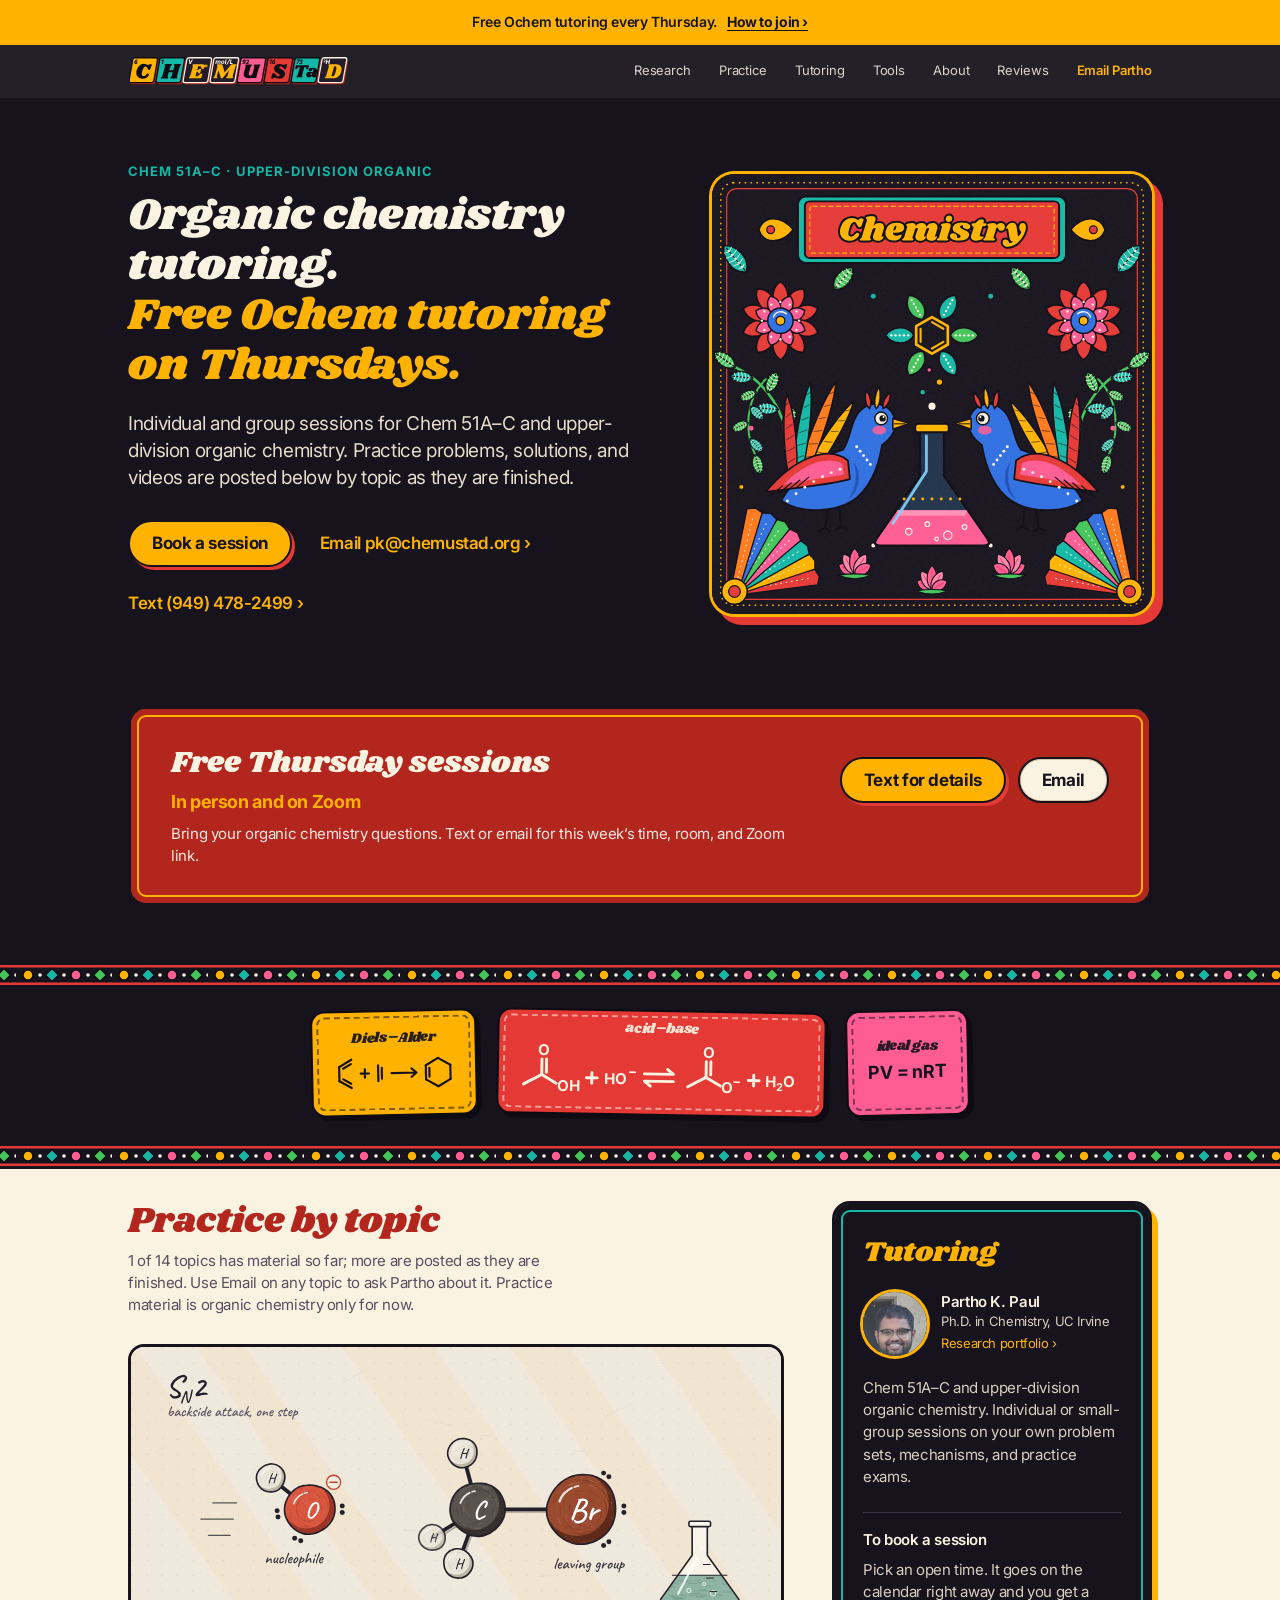
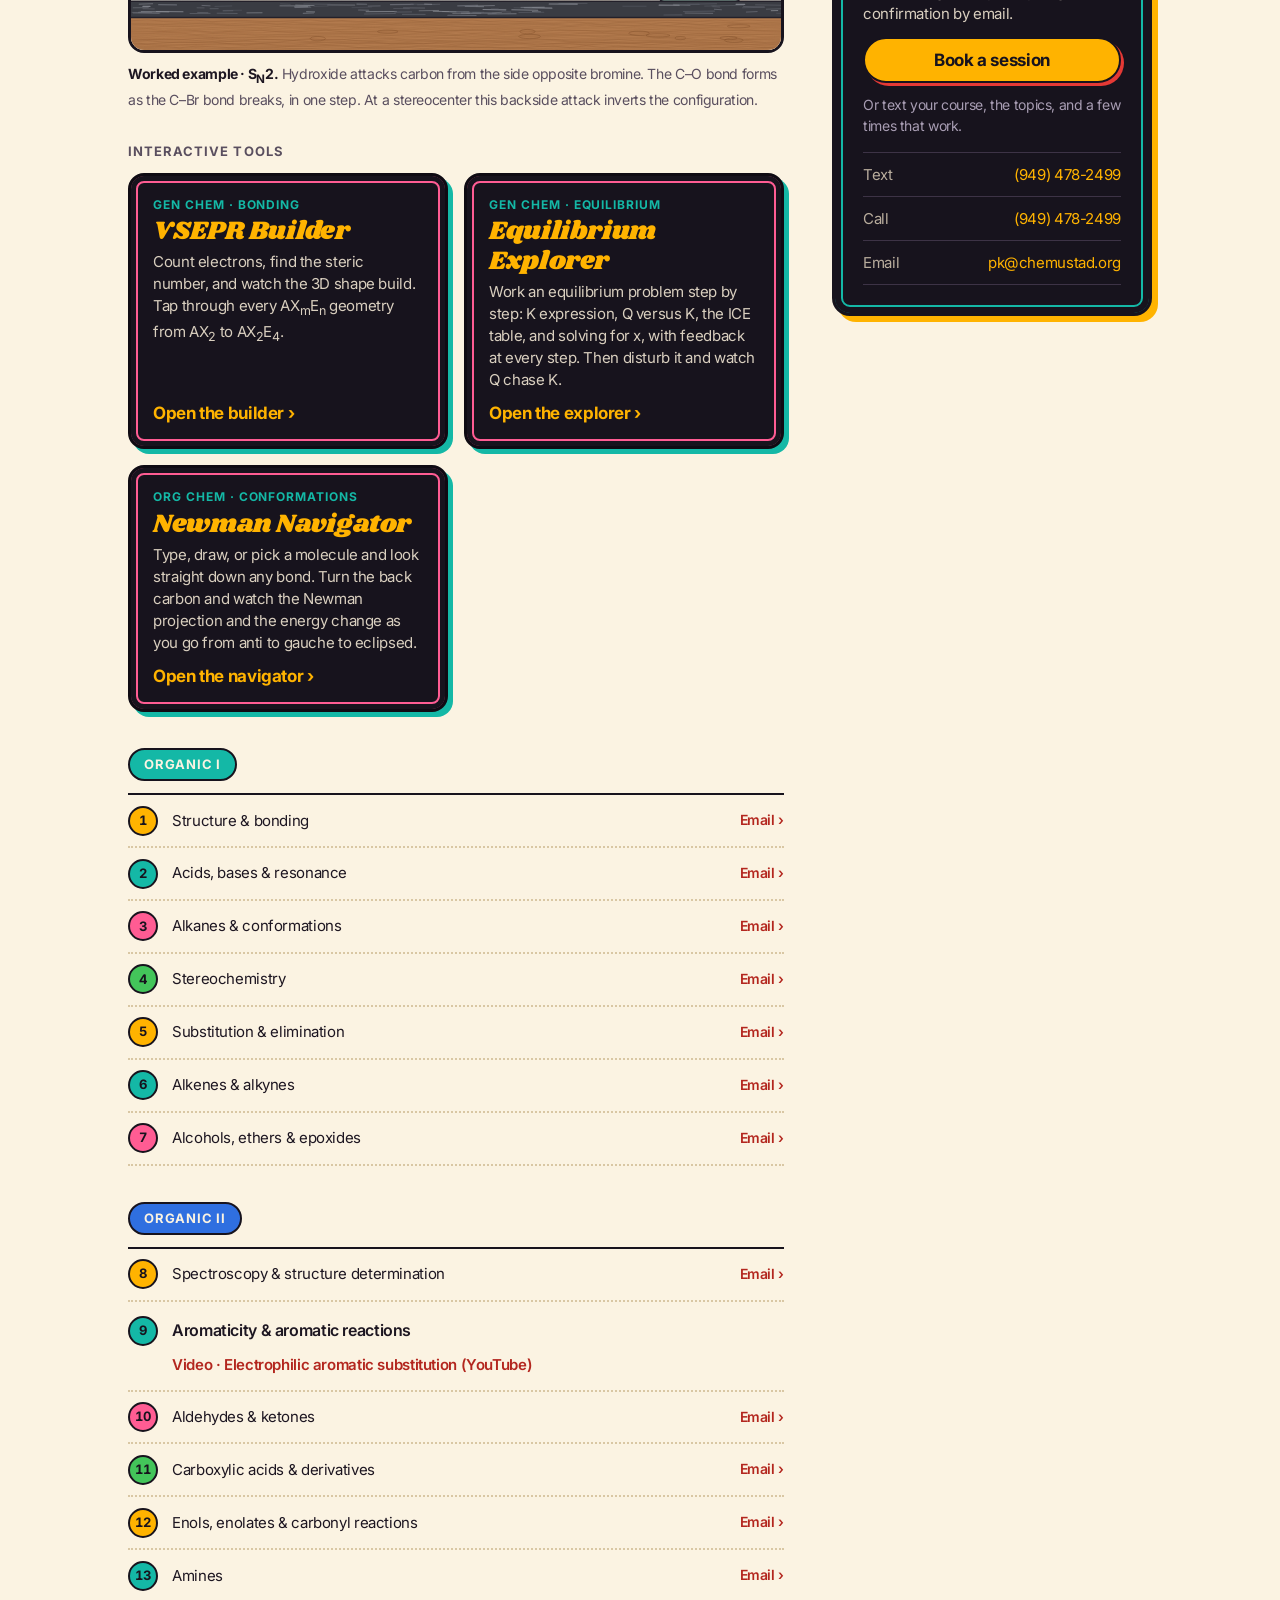
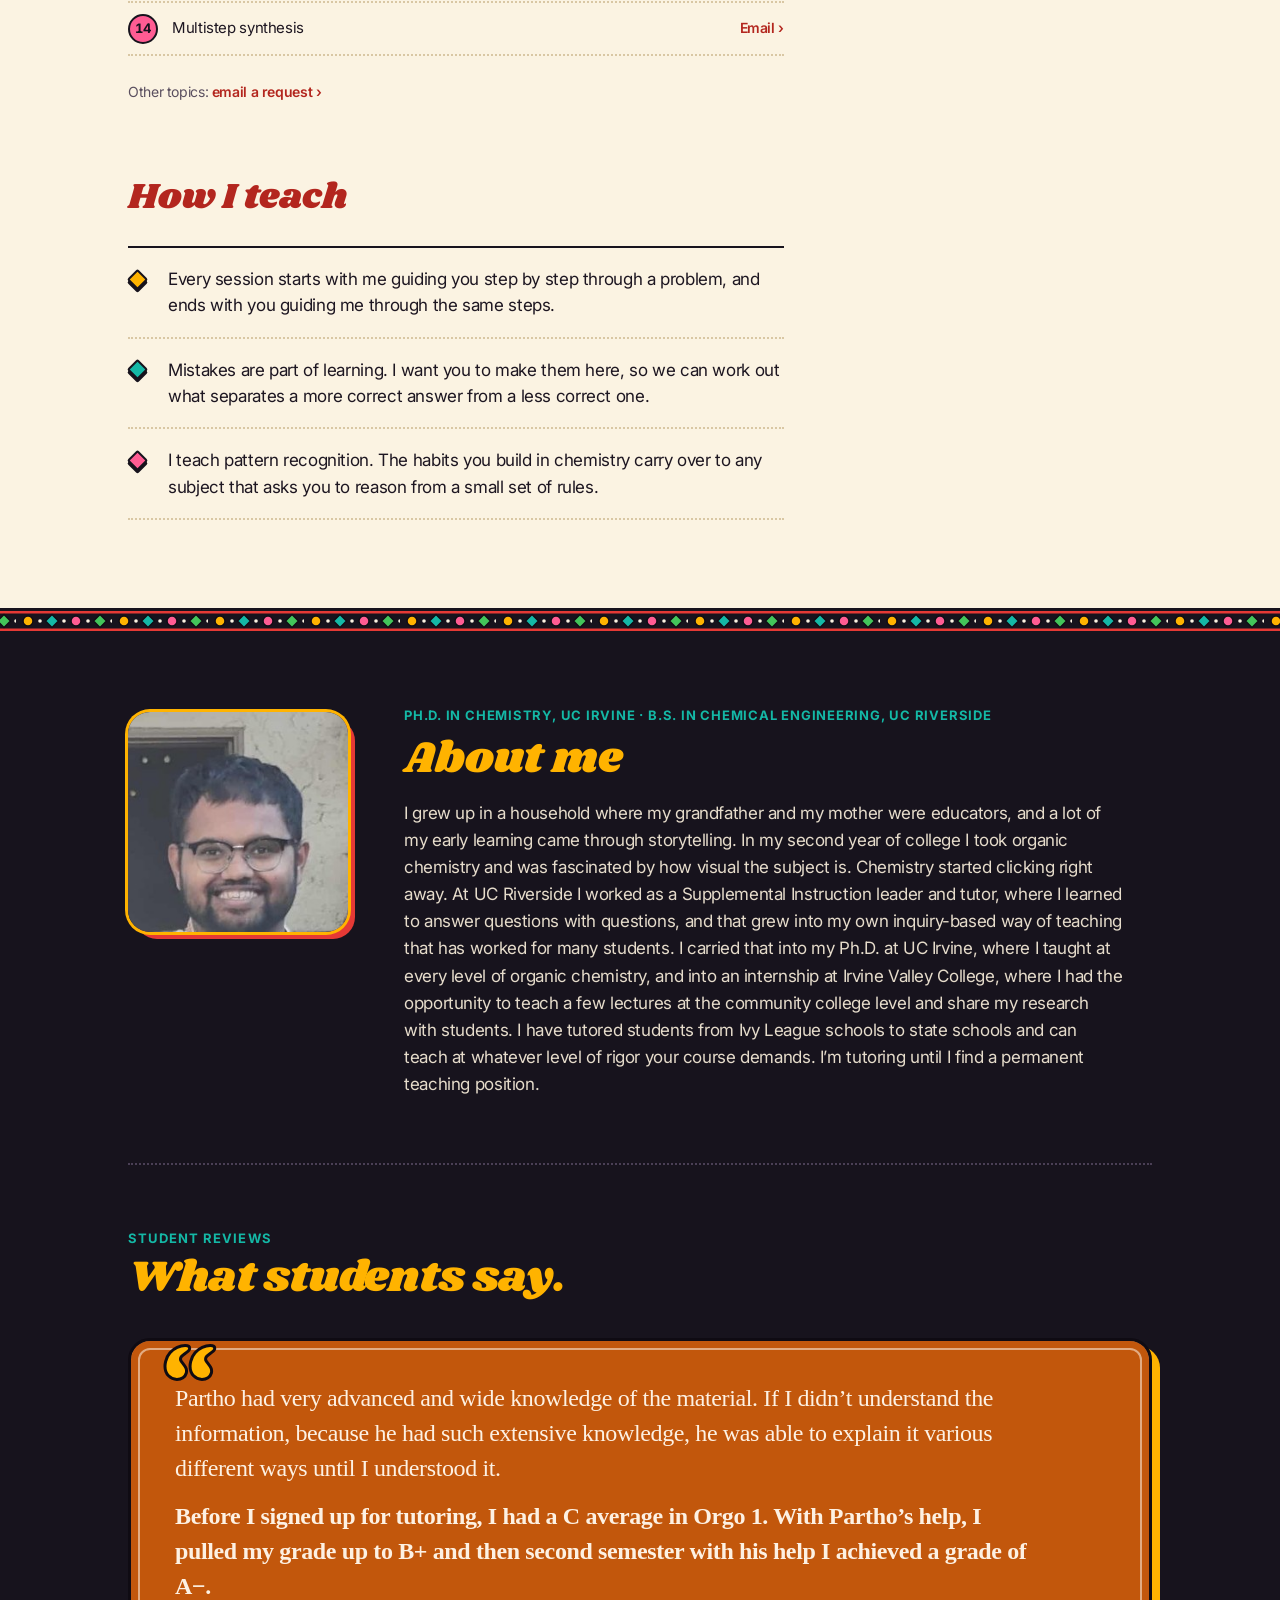
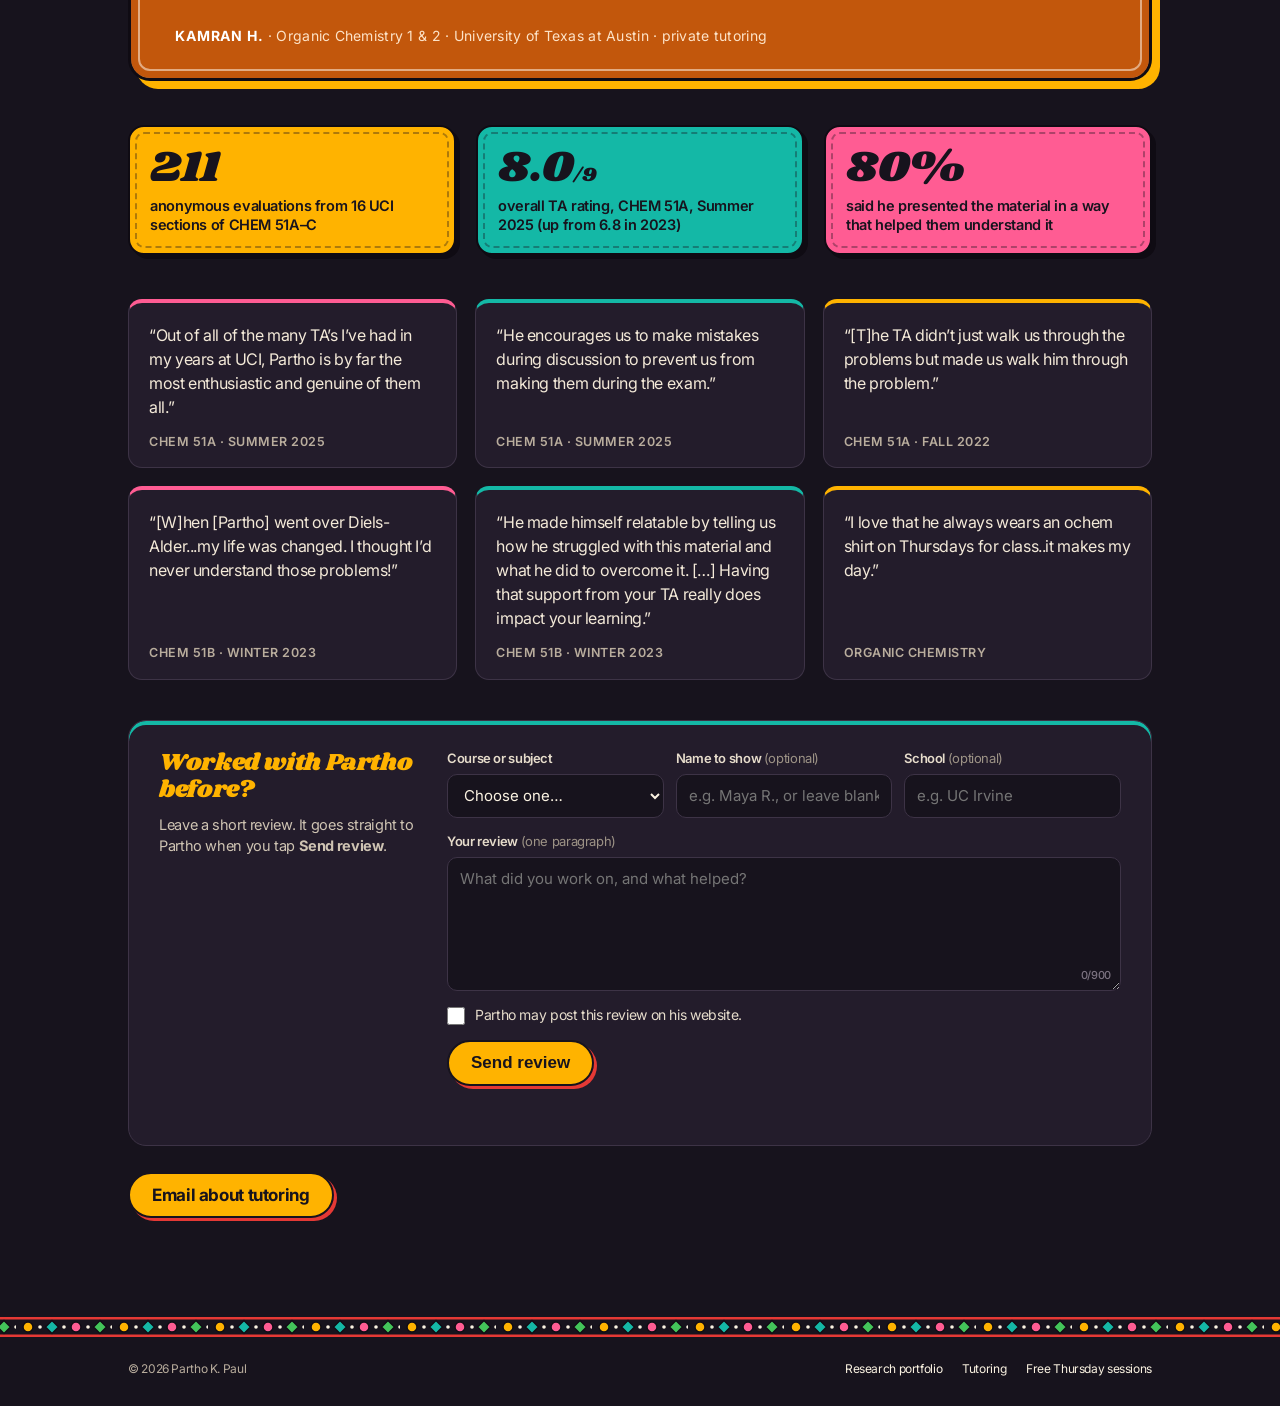
==== index.html @ 9e502579 "Publish Newman Navigator page and homepage card" ====
<!doctype html>
<html lang="en">
<head>
  <meta charset="utf-8">
  <meta name="viewport" content="width=device-width, initial-scale=1">
  <title>Organic Chemistry Tutoring · Free Ochem Help on Thursdays | Partho K. Paul</title>
  <meta name="description" content="Organic chemistry tutoring for Chem 51A–C and upper-division organic chemistry from Partho K. Paul, Ph.D. in Chemistry. Free sessions every Thursday, in person and on Zoom. Practice problems, solutions, and videos by topic. Text (949) 478-2499.">
  <link rel="canonical" href="https://chemustad.org/">
  <meta name="theme-color" content="#ffffff">
  <meta property="og:type" content="website">
  <meta property="og:url" content="https://chemustad.org/">
  <meta property="og:title" content="Organic Chemistry Tutoring · Partho K. Paul">
  <meta property="og:description" content="Chem 51A–C and upper-division organic chemistry tutoring. Free Ochem tutoring every Thursday, in person and on Zoom.">
  <meta property="og:image" content="https://chemustad.org/og-teaching.jpg">
  <meta property="og:image:width" content="1200">
  <meta property="og:image:height" content="630">
  <meta property="og:image:alt" content="Rickshaw-art style chemistry painting with the words Organic chemistry tutoring, free on Thursdays">
  <meta name="twitter:card" content="summary_large_image">
  <link rel="icon" href="favicon-32.png" sizes="32x32" type="image/png">
  <link rel="apple-touch-icon" href="apple-touch-icon.png">
  <link rel="preconnect" href="https://fonts.googleapis.com">
  <link rel="preconnect" href="https://fonts.gstatic.com" crossorigin>
  <link href="https://fonts.googleapis.com/css2?family=Inter:wght@400;500;600;700&display=swap" rel="stylesheet">
  <link rel="stylesheet" href="style.css">
  <link rel="preload" href="fonts/shrikhand-latin.woff2" as="font" type="font/woff2" crossorigin>
  <link rel="stylesheet" href="teaching.css?v=4">
  <script type="application/ld+json">
  {"@context":"https://schema.org","@type":"Service","name":"Organic chemistry tutoring","serviceType":"Chemistry tutoring","description":"Individual and group tutoring for Chem 51A–C and upper-division organic chemistry, plus free sessions every Thursday in person and on Zoom.","url":"https://chemustad.org/","provider":{"@type":"Person","name":"Partho K. Paul","url":"https://chemustad.org/research/","email":"mailto:pk@chemustad.org","telephone":"+1-949-478-2499","affiliation":{"@type":"CollegeOrUniversity","name":"University of California, Irvine"}}}
  </script>
  <script src="resources.js" defer></script>
  <script src="teaching.js" defer></script>
  <script src="review-form.js" defer></script>
</head>
<body class="rickshaw">
  <a class="skip" href="#thursday">Skip to content</a>

  <div class="announcement-banner" role="region" aria-label="Free tutoring announcement">
    <span>Free Ochem tutoring every Thursday.</span>
    <a href="#thursday">How to join ›</a>
  </div>

  <nav class="navbar">
    <div class="nav-container">
      <a href="./" class="nav-logo nav-logo-img"><img src="chemustad-logo.svg" alt="Chemustad" width="223" height="28"></a>
      <ul class="nav-links">
        <li class="nav-hide-sm"><a href="research/#research" class="nav-link">Research</a></li>
        <li><a href="#resources" class="nav-link">Practice</a></li>
        <li class="nav-hide-sm"><a href="#tutoring" class="nav-link">Tutoring</a></li>
        <li class="nav-hide-sm"><a href="#tools" class="nav-link">Tools</a></li>
        <li><a href="#about" class="nav-link">About</a></li>
        <li class="nav-hide-sm"><a href="#reviews" class="nav-link">Reviews</a></li>
        <li class="only-touch"><a href="sms:+19494782499?&amp;body=Hi%20Partho%2C%20I%27d%20like%20tutoring%20help.%20Course%3A%20.%20Topics%3A%20.%20Times%20that%20work%3A%20." class="nav-link nav-resume">Text Partho</a></li>
        <li class="only-fine"><a href="mailto:pk@chemustad.org?subject=Chemistry%20tutoring" class="nav-link nav-resume">Email Partho</a></li>
      </ul>
    </div>
  </nav>

  <header class="t-hero">
    <div class="container">
      <div class="t-hero-copy">
        <p class="eyebrow">Chem 51A–C · Upper-division organic</p>
        <h1>Organic chemistry tutoring.<br><span>Free Ochem tutoring on Thursdays.</span></h1>
        <p class="t-hero-text">Individual and group sessions for Chem 51A–C and upper-division organic chemistry. Practice problems, solutions, and videos are posted below by topic as they are finished.</p>
        <div class="t-actions">
          <a class="btn btn-primary" href="https://calendar.app.google/7itj3tSQfWtTNZvH7" target="_blank" rel="noopener">Book a session</a>
          <a class="link-arrow only-touch" href="sms:+19494782499?&amp;body=Hi%20Partho%2C%20I%27d%20like%20tutoring%20help.%20Course%3A%20.%20Topics%3A%20.%20Times%20that%20work%3A%20.">Text (949) 478-2499</a>
          <a class="link-arrow only-fine" href="mailto:pk@chemustad.org?subject=Chemistry%20tutoring">Email pk@chemustad.org</a>
          <a class="link-arrow only-fine" href="sms:+19494782499?&amp;body=Hi%20Partho%2C%20I%27d%20like%20tutoring%20help.%20Course%3A%20.%20Topics%3A%20.%20Times%20that%20work%3A%20.">Text (949) 478-2499</a>
        </div>
      </div>
      <section id="thursday" class="thursday" aria-labelledby="thursday-heading">
        <h2 id="thursday-heading">Free Thursday sessions</h2>
        <!-- TIME: e.g. <p class="thursday-when">Thursdays, 4–6 pm</p> — add when confirmed (styled in teaching.css) -->
        <p class="thursday-where">In person and on Zoom</p>
        <p>Bring your organic chemistry questions. Text or email for this week’s time, room, and Zoom link.</p>
        <div class="thursday-actions">
          <a class="btn btn-primary" href="sms:+19494782499?&amp;body=Hi%20Partho%2C%20I%27d%20like%20details%20on%20the%20free%20Thursday%20Ochem%20session.">Text for details</a>
          <a class="btn btn-secondary" href="mailto:pk@chemustad.org?subject=Free%20Thursday%20Ochem%20tutoring">Email</a>
        </div>
      </section>
      <figure class="t-hero-fig">
        <img class="t-hero-illo" src="rickshaw.svg" alt="Rickshaw-art style painting: two bright birds face an Erlenmeyer flask under a flower shaped like a benzene ring. The banner reads Chemistry." width="900" height="900" fetchpriority="high">
      </figure>
    </div>
  </header>
  <!-- Formula ribbon: painted plaques, scrolls slowly (pauses on hover, static with reduced motion) -->
  <div class="formula-ribbon" aria-label="Chemistry formulas">
    <ul class="formula-track formula-static"><li class="plaque plaque-mari"><span class="plaque-label">Diels–Alder</span><span class="plaque-eq"><svg class="plaque-svg" viewBox="0 0 146 48" width="146" height="48" role="img" aria-label="Diels–Alder: 1,3-butadiene plus ethene gives cyclohexene"><g fill="none" stroke="currentColor" stroke-width="2.6" stroke-linecap="round" stroke-linejoin="round"><line x1="22.0" y1="7.0" x2="7.3" y2="15.5"/><line x1="21.4" y1="12.2" x2="12.0" y2="17.6"/><line x1="7.3" y1="15.5" x2="7.3" y2="32.5"/><line x1="7.3" y1="32.5" x2="22.0" y2="41.0"/><line x1="12.0" y1="30.4" x2="21.4" y2="35.8"/><path d="M33 24.0 h10 M38 19.0 v10"/><line x1="54.0" y1="14.5" x2="54.0" y2="33.5"/><line x1="58.4" y1="17.5" x2="58.4" y2="30.5"/><path d="M70 24 H100 M94 19 L100 24 L94 29"/><line x1="126.0" y1="7.0" x2="140.7" y2="15.5"/><line x1="140.7" y1="15.5" x2="140.7" y2="32.5"/><line x1="140.7" y1="32.5" x2="126.0" y2="41.0"/><line x1="126.0" y1="41.0" x2="111.3" y2="32.5"/><line x1="111.3" y1="32.5" x2="111.3" y2="15.5"/><line x1="111.3" y1="15.5" x2="126.0" y2="7.0"/><line x1="115.5" y1="18.6" x2="115.5" y2="29.4"/></g></svg></span></li><li class="plaque plaque-red"><span class="plaque-label">acid–base</span><span class="plaque-eq"><svg class="plaque-svg plaque-svg-wide" viewBox="0 0 236 48" width="236" height="48" role="img" aria-label="Acid–base: acetic acid plus hydroxide in equilibrium with acetate plus water"><g fill="none" stroke="currentColor" stroke-width="2.4" stroke-linecap="round" stroke-linejoin="round"><line x1="4" y1="35" x2="19" y2="27"/><line x1="19" y1="27" x2="19" y2="14"/><line x1="22.8" y1="25" x2="22.8" y2="14"/><line x1="19" y1="27" x2="31" y2="34"/><line x1="140" y1="35" x2="155" y2="27"/><line x1="155" y1="27" x2="155" y2="14"/><line x1="158.8" y1="25" x2="158.8" y2="14"/><line x1="155" y1="27" x2="167" y2="34"/><path d="M56 29 h9 M60.5 24.5 v9"/><path d="M104 25 H128 l-5 -4 M128 31 H104 l5 4"/><path d="M190 29 h9 M194.5 24.5 v9"/></g><g fill="currentColor" font-family="Inter, -apple-system, Helvetica, Arial, sans-serif" font-weight="700" font-size="12.5"><text x="20.9" y="11" text-anchor="middle">O</text><text x="32" y="40">OH</text><text x="156.9" y="11" text-anchor="middle">O</text><text x="168" y="40">O</text><text x="177" y="34" class="ab-sm">−</text><text x="71" y="34">HO</text><text x="90" y="27" class="ab-sm">−</text><text x="204" y="34">H<tspan class="ab-sub" dy="3">2</tspan><tspan dy="-3">O</tspan></text></g><style>.ab-sm{font-size:11px}.ab-sub{font-size:9px}</style></svg></span></li><li class="plaque plaque-pink"><span class="plaque-label">ideal gas</span><span class="plaque-eq">PV = nRT</span></li></ul>
  </div>
  <div class="border-strip" aria-hidden="true"></div>


  <main>
    <div class="container t-layout">
      <aside id="tutoring" aria-labelledby="tutoring-heading">
        <div class="tutor-card">
          <h2 id="tutoring-heading">Tutoring</h2>
          <div class="tutor-id">
            <img class="tutor-photo" src="tutor.jpg" alt="Partho K. Paul" width="64" height="64">
            <div>
              <p class="tutor-name">Partho K. Paul</p>
              <p class="tutor-cred">Ph.D. in Chemistry, <span class="nowrap">UC Irvine</span></p>
              <a class="tutor-portfolio" href="research/">Research portfolio ›</a>
            </div>
          </div>
          <p class="tutor-lead">Chem 51A–C and upper-division organic chemistry. Individual or small-group sessions on your own problem sets, mechanisms, and practice exams.</p>
          <!-- ADD when confirmed: <p class="tutor-terms">Rate: … (or "Rate on request") · In person or Zoom: … · Location: …</p> -->

          <h3 class="steps-head">To book a session</h3>
          <p class="book-lead">Pick an open time. It goes on the calendar right away and you get a confirmation by email.</p>
          <a class="btn btn-primary btn-book" href="https://calendar.app.google/7itj3tSQfWtTNZvH7" target="_blank" rel="noopener">Book a session</a>
          <p class="book-alt">Or text your course, the topics, and a few times that work.</p>

          <div class="contact-rows">
            <a class="contact-row" href="sms:+19494782499?&amp;body=Hi%20Partho%2C%20I%27d%20like%20tutoring%20help.%20Course%3A%20.%20Topics%3A%20.%20Times%20that%20work%3A%20."><span>Text</span><span>(949) 478-2499</span></a>
            <a class="contact-row" href="tel:+19494782499"><span>Call</span><span>(949) 478-2499</span></a>
            <a class="contact-row" href="mailto:pk@chemustad.org?subject=Chemistry%20tutoring"><span>Email</span><span>pk@chemustad.org</span></a>
          </div>
        </div>
      </aside>

      <section id="resources" aria-labelledby="resources-heading">
        <div class="t-section-head">
          <div>
            <h2 id="resources-heading">Practice by topic</h2>
            <p class="t-section-sub" id="resources-sub">Topics follow the usual course order. Problems, solutions, and videos are posted as each is finished. Practice material is organic chemistry only for now.</p>
          </div>
          <div id="course-filters" class="segmented" role="group" aria-label="Filter topics by course" hidden>
            <button type="button" class="tab-item" data-course="all" aria-pressed="true">All</button>
            <button type="button" class="tab-item" data-course="I" aria-pressed="false">Organic I</button>
            <button type="button" class="tab-item" data-course="II" aria-pressed="false">Organic II</button>
          </div>
        </div>

        <figure class="mech-card">
          <picture>
            <source media="(max-width: 640px)" srcset="sn2-narrow.svg" width="780" height="560">
            <img src="sn2.svg" alt="Illustration of an SN2 reaction: hydroxide attacks bromomethane from the side opposite bromine, and bromide leaves in the same step." width="1200" height="560" loading="lazy">
          </picture>
          <figcaption><strong>Worked example · S<sub>N</sub>2.</strong> Hydroxide attacks carbon from the side opposite bromine. The C–O bond forms as the C–Br bond breaks, in one step. At a stereocenter this backside attack inverts the configuration.</figcaption>
        </figure>

        <div class="tools-block" id="tools">
          <h3 class="tools-heading">Interactive tools</h3>
          <div class="tools-grid">
          <a class="tool-card" href="vsepr.html">
            <span class="tool-tag">Gen chem · Bonding</span>
            <span class="tool-title">VSEPR Builder</span>
            <span class="tool-text">Count electrons, find the steric number, and watch the 3D shape build. Tap through every AX<sub>m</sub>E<sub>n</sub> geometry from AX<sub>2</sub> to AX<sub>2</sub>E<sub>4</sub>.</span>
            <span class="tool-go">Open the builder ›</span>
          </a>

          <a class="tool-card" href="equilibrium.html">
            <span class="tool-tag">Gen chem · Equilibrium</span>
            <span class="tool-title">Equilibrium Explorer</span>
            <span class="tool-text">Work an equilibrium problem step by step: K expression, Q versus K, the ICE table, and solving for x, with feedback at every step. Then disturb it and watch Q chase K.</span>
            <span class="tool-go">Open the explorer ›</span>
          </a>

          <a class="tool-card" href="newman.html">
            <span class="tool-tag">Org chem · Conformations</span>
            <span class="tool-title">Newman Navigator</span>
            <span class="tool-text">Type, draw, or pick a molecule and look straight down any bond. Turn the back carbon and watch the Newman projection and the energy change as you go from anti to gauche to eclipsed.</span>
            <span class="tool-go">Open the navigator ›</span>
          </a>
          </div>
        </div>

        <div id="resource-groups" hidden></div>
        <p class="progress-note">Other topics: <a class="only-touch" href="sms:+19494782499?&amp;body=Hi%20Partho%2C%20could%20you%20add%20practice%20on%20">text a request ›</a><a class="only-fine" href="mailto:pk@chemustad.org?subject=Topic%20request">email a request ›</a></p>
        <noscript><p>Please enable JavaScript to view the topic list. You can still use the tutoring contact links on this page.</p></noscript>
      </section>
    </div>
  </main>

  <!-- ==========================================
       HOW I TEACH + ABOUT ME
       ========================================== -->
  <section id="approach" class="approach" aria-labelledby="approach-heading">
    <div class="container">
      <div class="t-section-head">
        <h2 id="approach-heading" class="approach-title">How I teach</h2>
      </div>
      <ul class="approach-list">
        <li class="approach-item approach-mari">
          <p>Every session starts with me guiding you step by step through a problem, and ends with you guiding me through the same steps.</p>
        </li>
        <li class="approach-item approach-teal">
          <p>Mistakes are part of learning. I want you to make them here, so we can work out what separates a more correct answer from a less correct one.</p>
        </li>
        <li class="approach-item approach-pink">
          <p>I teach pattern recognition. The habits you build in chemistry carry over to any subject that asks you to reason from a small set of rules.</p>
        </li>
      </ul>
    </div>
  </section>

  <section id="about" class="about" aria-labelledby="about-heading">
    <div class="container about-grid">
      <figure class="about-fig">
        <img class="about-photo" src="tutor.jpg" alt="Partho K. Paul" width="256" height="256" loading="lazy">
      </figure>
      <div class="about-copy">
        <h2 id="about-heading" class="about-title">About me</h2>
        <p class="about-text">I grew up in a household where my grandfather and my mother were educators, and a lot of my early learning came through storytelling. In my second year of college I took organic chemistry and was fascinated by how visual the subject is. Chemistry started clicking right away. At UC Riverside I worked as a Supplemental Instruction leader and tutor, where I learned to answer questions with questions, and that grew into my own inquiry-based way of teaching that has worked for many students. I carried that into my Ph.D. at UC Irvine, where I taught at every level of organic chemistry, and into an internship at Irvine Valley College, where I had the opportunity to teach a few lectures at the community college level and share my research with students. I have tutored students from Ivy League schools to state schools and can teach at whatever level of rigor your course demands. I’m tutoring until I find a permanent teaching position.</p>
        <p class="about-cred"><span class="about-cred-item">Ph.D. in Chemistry, UC Irvine</span><span class="sep"> · </span><span class="about-cred-item">B.S. in Chemical Engineering, UC Riverside</span></p>
      </div>
    </div>
  </section>

  <!-- ==========================================
       STUDENT REVIEWS
       Featured: private-tutoring review. Grid: verbatim excerpts from anonymous
       UCI end-of-term evaluations (Partho_Paul_Teaching_Evaluations.docx).
       ========================================== -->
  <section id="reviews" class="reviews" aria-labelledby="reviews-heading">
    <div class="container">
      <p class="reviews-eyebrow">Student reviews</p>
      <h2 id="reviews-heading" class="reviews-title">What students say.</h2>

      <figure class="review-feature">
        <span class="review-mark" aria-hidden="true">“</span>
        <blockquote>
          <p>Partho had very advanced and wide knowledge of the material. If I didn’t understand the information, because he had such extensive knowledge, he was able to explain it various different ways until I understood it.</p>
          <p class="review-highlight">Before I signed up for tutoring, I had a C average in Orgo 1. With Partho’s help, I pulled my grade up to B+ and then second semester with his help I achieved a grade of A−.</p>
        </blockquote>
        <figcaption><strong>Kamran H.</strong> · Organic Chemistry 1 &amp; 2 · University of Texas at Austin · private tutoring</figcaption>
      </figure>

      <ul class="review-stats" aria-label="Teaching evaluation results">
        <li class="stat stat-mari"><span class="stat-num">211</span><span class="stat-text">anonymous evaluations from 16 UCI sections of CHEM 51A–C</span></li>
        <li class="stat stat-teal"><span class="stat-num">8.0<small>/9</small></span><span class="stat-text">overall TA rating, CHEM 51A, Summer 2025 (up from 6.8 in 2023)</span></li>
        <li class="stat stat-pink"><span class="stat-num">80%</span><span class="stat-text">said he presented the material in a way that helped them understand it</span></li>
      </ul>

      <ul class="review-grid">
        <li class="review-card"><blockquote>“Out of all of the many TA’s I’ve had in my years at UCI, Partho is by far the most enthusiastic and genuine of them all.”</blockquote><cite>CHEM 51A · Summer 2025</cite></li>
        <li class="review-card"><blockquote>“He encourages us to make mistakes during discussion to prevent us from making them during the exam.”</blockquote><cite>CHEM 51A · Summer 2025</cite></li>
        <li class="review-card"><blockquote>“[T]he TA didn’t just walk us through the problems but made us walk him through the problem.”</blockquote><cite>CHEM 51A · Fall 2022</cite></li>
        <li class="review-card"><blockquote>“[W]hen [Partho] went over Diels-Alder...my life was changed. I thought I’d never understand those problems!”</blockquote><cite>CHEM 51B · Winter 2023</cite></li>
        <li class="review-card"><blockquote>“He made himself relatable by telling us how he struggled with this material and what he did to overcome it. […] Having that support from your TA really does impact your learning.”</blockquote><cite>CHEM 51B · Winter 2023</cite></li>
        <li class="review-card"><blockquote>“I love that he always wears an ochem shirt on Thursdays for class..it makes my day.”</blockquote><cite>Organic Chemistry</cite></li>
      </ul>
      <!-- Leave-a-review form: no server needed. Submitting opens the student's email app
           with a message to Partho (subject + one-paragraph review filled in). -->
      <div class="review-form-card" id="leave-review">
        <div class="review-form-intro">
          <h3>Worked with Partho before?</h3>
          <p>Leave a short review. It goes straight to Partho when you tap <strong>Send review</strong>.</p>
        </div>
        <form id="review-form" class="review-form" novalidate>
          <div class="rf-row">
            <label class="rf-field">
              <span>Course or subject</span>
              <select name="subject" required>
                <option value="" disabled selected>Choose one…</option>
                <option>General chemistry</option>
                <option>Sophomore organic chemistry</option>
                <option>Upper-division organic chemistry</option>
                <option>Free Thursday session</option>
                <option>Other</option>
              </select>
            </label>
            <label class="rf-field">
              <span>Name to show <em>(optional)</em></span>
              <input name="name" type="text" maxlength="60" autocomplete="name" placeholder="e.g. Maya R., or leave blank">
            </label>
            <label class="rf-field">
              <span>School <em>(optional)</em></span>
              <input name="school" type="text" maxlength="80" placeholder="e.g. UC Irvine">
            </label>
          </div>
          <label class="rf-field">
            <span>Your review <em>(one paragraph)</em></span>
            <textarea name="review" rows="5" maxlength="900" required placeholder="What did you work on, and what helped?"></textarea>
            <span class="rf-count" aria-live="polite"><span id="rf-count">0</span>/900</span>
          </label>
          <label class="rf-check">
            <input type="checkbox" name="consent">
            <span>Partho may post this review on his website.</span>
          </label>
          <input type="text" name="_honey" class="rf-hp" tabindex="-1" autocomplete="off" aria-hidden="true">
          <div class="rf-actions">
            <button type="submit" class="btn btn-primary">Send review</button>
            <a class="rf-copy" id="rf-mail" href="#" hidden>Email it instead</a>
            <button type="button" class="rf-copy" id="rf-copy" hidden>Copy review</button>
          </div>
          <p class="rf-msg" id="rf-msg" role="status"></p>
        </form>
      </div>

      <div class="reviews-cta">
        <a class="btn btn-primary only-touch" href="sms:+19494782499?&amp;body=Hi%20Partho%2C%20I%27d%20like%20tutoring%20help.%20Course%3A%20.%20Topics%3A%20.%20Times%20that%20work%3A%20.">Text about tutoring</a>
        <a class="btn btn-primary only-fine" href="mailto:pk@chemustad.org?subject=Chemistry%20tutoring">Email about tutoring</a>
      </div>
    </div>
  </section>

  <footer class="site-footer">
    <div class="container">
      <p>© 2026 Partho K. Paul</p>
      <nav aria-label="Footer"><a href="research/">Research portfolio</a><a href="#tutoring">Tutoring</a><a href="#thursday">Free Thursday sessions</a></nav>
    </div>
  </footer>
</body>
</html>
---- style.css ----
/* =========================================================
   Partho K. Paul — shared design system
   Used by index.html and teaching/index.html
   One accent color, two surface colors, one type family.
   ========================================================= */

:root {
    --bg: #ffffff;
    --bg-alt: #f5f5f7;
    --text: #1d1d1f;
    --text-2: #6e6e73;
    --text-3: #6e6e73; /* AA contrast on white and #f5f5f7 */
    --line: #d2d2d7;
    --line-soft: #e8e8ed;
    --accent: #0066cc;
    --accent-hover: #0077ed;
    --radius: 18px;
    --container: 1024px;
    --font: -apple-system, BlinkMacSystemFont, "SF Pro Text", "Inter", "Helvetica Neue", Helvetica, Arial, sans-serif;
    --font-display: -apple-system, BlinkMacSystemFont, "SF Pro Display", "Inter", "Helvetica Neue", Helvetica, Arial, sans-serif;
}

*, *::before, *::after { box-sizing: border-box; margin: 0; padding: 0; }

html { scroll-behavior: smooth; scroll-padding-top: 64px; -webkit-text-size-adjust: 100%; }

body {
    font-family: var(--font);
    font-size: 17px;
    line-height: 1.47;
    letter-spacing: -0.022em;
    color: var(--text);
    background: var(--bg);
    -webkit-font-smoothing: antialiased;
    -moz-osx-font-smoothing: grayscale;
}

img { max-width: 100%; height: auto; display: block; }
a { color: var(--accent); text-decoration: none; }
a:hover { text-decoration: underline; text-underline-offset: 3px; }
:focus-visible { outline: 2px solid var(--accent); outline-offset: 3px; border-radius: 4px; }
ul { list-style: none; }

.container { width: min(var(--container), 100% - 44px); margin: 0 auto; }
.container.narrow { --container: 820px; }

/* ---------- Type ---------- */
h1, h2, h3 { font-family: var(--font-display); font-weight: 600; color: var(--text); }

.eyebrow {
    font-size: 14px;
    font-weight: 600;
    letter-spacing: -0.01em;
    color: var(--text-2);
    margin-bottom: 10px;
}

.section-title {
    font-size: clamp(34px, 5vw, 48px);
    line-height: 1.08;
    letter-spacing: -0.03em;
}

.section-intro {
    font-size: 19px;
    line-height: 1.42;
    color: var(--text-2);
    max-width: 680px;
    margin-top: 16px;
}

.section-head { margin-bottom: 48px; }

/* ---------- Buttons & links ---------- */
.btn {
    display: inline-block;
    padding: 11px 22px;
    border-radius: 980px;
    font-size: 17px;
    font-weight: 400;
    line-height: 1.2;
    text-decoration: none;
    border: 0;
    cursor: pointer;
    transition: background-color .2s ease;
}
.btn:hover { text-decoration: none; }
.btn-primary { background: var(--accent); color: #fff; }
.btn-primary:hover { background: var(--accent-hover); }

.btn-secondary { background: var(--bg); color: var(--accent); box-shadow: inset 0 0 0 1px var(--line); }
.btn-secondary:hover { box-shadow: inset 0 0 0 1px var(--accent); }

.link-arrow { font-size: 17px; }

/* Skip link */
.skip { position: absolute; left: 16px; top: -100px; background: var(--bg); padding: 10px 14px; z-index: 200; border-radius: 8px; }
.skip:focus { top: 10px; }

/* Touch vs. mouse: phones get "Text" first, desktops get "Email" first */
.only-fine { display: none !important; }
@media (hover: hover) and (pointer: fine) {
    .only-touch { display: none !important; }
    .only-fine { display: inline-block !important; }
}
.link-arrow::after { content: " ›"; }

/* ---------- Announcement ---------- */
.announcement-banner {
    display: flex;
    flex-wrap: wrap;
    justify-content: center;
    gap: 2px 10px;
    padding: 12px 22px;
    background: var(--bg-alt);
    color: var(--text);
    font-size: 14px;
    text-align: center;
}
.announcement-banner a { white-space: nowrap; display: inline-block; padding: 6px 6px; margin: -6px -6px; }

/* ---------- Navigation ---------- */
.navbar {
    position: sticky;
    top: 0;
    z-index: 100;
    background: rgba(255, 255, 255, 0.8);
    backdrop-filter: saturate(180%) blur(20px);
    -webkit-backdrop-filter: saturate(180%) blur(20px);
    border-bottom: 1px solid transparent;
    transition: border-color .2s ease;
}
.navbar.scrolled { border-bottom-color: var(--line-soft); }

.nav-container {
    width: min(var(--container), 100% - 44px);
    height: 52px;
    margin: 0 auto;
    display: flex;
    align-items: center;
    justify-content: space-between;
    gap: 24px;
}
.nav-logo { font-family: var(--font-display); font-size: 17px; font-weight: 600; letter-spacing: -0.02em; color: var(--text); white-space: nowrap; }
.nav-logo:hover { text-decoration: none; }
.nav-links { display: flex; align-items: center; gap: 28px; }
.nav-link { display: inline-block; padding: 12px 0; font-size: 13px; color: var(--text); opacity: .8; letter-spacing: -0.01em; transition: opacity .2s; }
.nav-link:hover, .nav-link.active { opacity: 1; text-decoration: none; }
.nav-link.nav-resume { color: var(--accent); opacity: 1; }

/* ---------- Sections ---------- */
.section { padding: 112px 0; }
.section-alt { background: var(--bg-alt); }

/* ---------- Hero ---------- */
.hero { padding: 72px 0 112px; }
.hero-grid {
    display: grid;
    grid-template-columns: 1.15fr 0.85fr;
    gap: 64px;
    align-items: center;
}
.hero-title {
    font-size: clamp(48px, 7.5vw, 80px);
    line-height: 1.02;
    letter-spacing: -0.035em;
    font-weight: 700;
}
.hero-subtitle {
    font-family: var(--font-display);
    font-size: clamp(24px, 3vw, 32px);
    line-height: 1.15;
    letter-spacing: -0.02em;
    font-weight: 600;
    color: var(--text-2);
    margin-top: 8px;
}
.hero-description {
    font-size: 21px;
    line-height: 1.38;
    color: var(--text);
    margin-top: 28px;
    max-width: 540px;
}
.hero-meta { margin-top: 24px; color: var(--text-2); font-size: 15px; }
.hero-meta li { padding: 3px 0; }
.hero-actions { display: flex; align-items: center; gap: 28px; margin-top: 36px; flex-wrap: wrap; }

.hero-image img {
    width: 100%;
    height: auto;
    aspect-ratio: 4 / 5;
    object-fit: cover;
    border-radius: 28px;
    background: var(--bg-alt);
}

/* ---------- Research (segmented control + panes) ---------- */
.segmented-wrap { overflow-x: auto; scrollbar-width: none; margin-bottom: 32px; }
.segmented-wrap::-webkit-scrollbar { display: none; }
.segmented {
    display: inline-flex;
    gap: 2px;
    padding: 3px;
    background: #e8e8ed;
    border-radius: 980px;
    white-space: nowrap;
}
.tab-item {
    font: inherit;
    font-size: 14px;
    letter-spacing: -0.01em;
    color: var(--text);
    background: transparent;
    border: 0;
    padding: 8px 18px;
    border-radius: 980px;
    cursor: pointer;
    transition: background-color .2s, box-shadow .2s;
}
@media (hover: hover) {
    .tab-item:hover { background: rgba(255,255,255,.5); }
}
.tab-item.active {
    background: #fff;
    box-shadow: 0 1px 3px rgba(0,0,0,.08), 0 1px 1px rgba(0,0,0,.04);
    font-weight: 500;
}

.research-pane {
    display: none;
    background: var(--bg);
    border-radius: var(--radius);
    padding: 56px;
}
.research-pane.active { display: block; animation: fade .35s ease; }
@keyframes fade { from { opacity: 0; } to { opacity: 1; } }

.research-pane h3 {
    font-size: 32px;
    line-height: 1.12;
    letter-spacing: -0.025em;
    max-width: 720px;
}
.research-pane > p {
    margin-top: 20px;
    font-size: 17px;
    line-height: 1.6;
    color: var(--text-2);
    max-width: 720px;
}
.pane-figure { margin: 40px 0; }
.pane-figure img { margin: 0 auto; max-height: 420px; width: auto; height: auto; }
.pane-figure a { display: block; }

.research-illo { max-width: 880px; margin: 40px auto 48px; }
.research-illo img { display: block; width: 100%; height: auto; border-radius: var(--radius); }

.highlights {
    display: grid;
    grid-template-columns: repeat(auto-fit, minmax(240px, 1fr));
    gap: 0 32px;
    border-top: 1px solid var(--line-soft);
    margin-top: 32px;
}
.highlights li {
    padding: 16px 0;
    font-size: 15px;
    color: var(--text);
    border-bottom: 1px solid var(--line-soft);
}

/* ---------- Expertise ---------- */
.skill-grid {
    display: grid;
    grid-template-columns: repeat(3, 1fr);
    gap: 20px;
}
.skill-card {
    background: var(--bg-alt);
    border-radius: var(--radius);
    padding: 32px 28px;
}
.skill-card h3 { font-size: 21px; letter-spacing: -0.02em; margin-bottom: 16px; }
.skill-card li {
    font-size: 15px;
    color: var(--text-2);
    padding: 10px 0;
    border-top: 1px solid var(--line-soft);
}

/* ---------- Publications & awards ---------- */
.pub-list { border-top: 1px solid var(--line); }
.pub {
    display: grid;
    grid-template-columns: 96px 1fr;
    gap: 24px;
    padding: 28px 0;
    border-bottom: 1px solid var(--line);
}
.pub-status { font-size: 13px; color: var(--text-3); padding-top: 4px; }
.pub-title { font-size: 19px; line-height: 1.3; letter-spacing: -0.02em; font-weight: 600; }
.pub-authors { font-size: 15px; color: var(--text-2); margin-top: 8px; }
.pub-authors strong { color: var(--text); font-weight: 600; }
.pub-journal { font-size: 14px; color: var(--text-3); margin-top: 2px; font-style: italic; }

.subhead { font-size: 24px; letter-spacing: -0.02em; margin: 72px 0 16px; }
.award-list { border-top: 1px solid var(--line); }
.award-list li {
    display: flex;
    justify-content: space-between;
    gap: 24px;
    padding: 16px 0;
    font-size: 15px;
    border-bottom: 1px solid var(--line);
}
.award-list li span { color: var(--text-3); white-space: nowrap; }

/* ---------- Teaching teaser ---------- */
.teaser { text-align: center; }
.teaser .section-intro { margin-left: auto; margin-right: auto; }
.teaser-actions { display: flex; justify-content: center; align-items: center; gap: 28px; margin-top: 32px; flex-wrap: wrap; }

/* ---------- Contact ---------- */
.contact-grid {
    display: grid;
    grid-template-columns: 1.3fr 1fr;
    gap: 64px;
    align-items: end;
}
.contact-list { margin-top: 36px; border-top: 1px solid var(--line); max-width: 520px; }
.contact-list li {
    display: flex;
    justify-content: space-between;
    gap: 16px;
    padding: 16px 0;
    border-bottom: 1px solid var(--line);
    font-size: 17px;
}
.contact-list span { color: var(--text-2); }
.cv-card {
    background: var(--bg);
    border-radius: var(--radius);
    padding: 40px;
}
.cv-card h3 { font-size: 24px; letter-spacing: -0.02em; }
.cv-card p { color: var(--text-2); margin: 10px 0 24px; font-size: 15px; }

/* ---------- Footer ---------- */
.site-footer { background: var(--bg-alt); border-top: 1px solid var(--line); }
.site-footer .container {
    display: flex;
    justify-content: space-between;
    gap: 16px;
    align-items: center;
    padding: 10px 0 18px;
    font-size: 12px;
    color: var(--text-3);
}
.site-footer nav { display: flex; flex-wrap: wrap; gap: 0 20px; }
.site-footer a { color: var(--text-2); display: inline-block; padding: 10px 0; }

/* ---------- Responsive ---------- */
@media (max-width: 900px) {
    .hero-grid { grid-template-columns: 1fr; gap: 48px; }
    .hero-image { order: -1; max-width: 360px; }
    .skill-grid { grid-template-columns: 1fr; }
    .contact-grid { grid-template-columns: 1fr; gap: 40px; }
    .research-pane { padding: 36px 28px; }
}

@media (max-width: 640px) {
    body { font-size: 16px; }
    .section { padding: 72px 0; }
    .hero { padding: 48px 0 72px; }
    .hero-description, .section-intro { font-size: 17px; }
    .nav-container { gap: 16px; }
    .nav-links { gap: 18px; overflow-x: auto; scrollbar-width: none; }
    .nav-links::-webkit-scrollbar { display: none; }
    .nav-link { white-space: nowrap; }
    .nav-hide-sm { display: none; }
    .hero-image { order: 0; max-width: 220px; }
    .tab-item { min-height: 44px; }
    .segmented-wrap {
        -webkit-mask-image: linear-gradient(to right, #000 85%, transparent);
        mask-image: linear-gradient(to right, #000 85%, transparent);
    }
    .segmented-wrap.at-end { -webkit-mask-image: none; mask-image: none; }
    .research-illo { margin: 32px 0 36px; }
    .research-pane { padding: 28px 20px; }
    .research-pane h3 { font-size: 24px; }
    .pub { grid-template-columns: 1fr; gap: 6px; }
    .award-list li { flex-direction: column; gap: 2px; }
    .contact-list li { flex-direction: column; gap: 2px; }
    .cv-card { padding: 28px 24px; }
    .site-footer .container { flex-direction: column; align-items: flex-start; gap: 4px; padding-top: 16px; }
    .site-footer p { padding-top: 6px; }
}

@media (prefers-reduced-motion: reduce) {
    html { scroll-behavior: auto; }
    .research-pane.active { animation: none; }
}
---- teaching.css ----
/* Teaching page — layout only. Colors, type, nav, buttons and footer
   all come from style.css so both pages stay identical in feel. */

/* Hero */
.t-hero { padding: 64px 0 48px; }
.t-hero .container {
    display: grid;
    grid-template-columns: minmax(0, 1fr) minmax(0, 540px);
    gap: 48px;
    align-items: start;
}
.t-hero h1 {
    font-size: clamp(34px, 3.6vw, 44px);
    line-height: 1.05;
    letter-spacing: -0.035em;
    font-weight: 700;
}
.t-hero h1 span { color: var(--text-2); }
.t-hero-text { font-size: 19px; line-height: 1.42; color: var(--text-2); max-width: 560px; margin-top: 20px; }
.t-actions { display: flex; align-items: center; flex-wrap: wrap; gap: 14px 28px; margin-top: 28px; }
.t-hero-fig { margin: 0; align-self: center; }
.t-hero-fig picture { display: block; }
.t-hero-illo { display: block; width: 100%; height: auto; border-radius: var(--radius); }
.t-hero-fig figcaption { font-size: 13px; line-height: 1.45; color: var(--text-2); margin-top: 12px; max-width: 100%; }
.t-actions .link-arrow { padding: 10px 0; }
.announcement-banner a { padding: 12px 8px; margin: -12px -8px; }

/* Thursday: inside the hero grid, full width under copy + illustration */
.thursday {
    grid-column: 1 / -1;
    grid-row: 2;
    margin-top: 24px;
    background: var(--bg-alt);
    border-radius: var(--radius);
    padding: 32px 36px;
    display: grid;
    grid-template-columns: minmax(0, 1fr) auto;
    grid-template-rows: auto auto;
    gap: 8px 32px;
    align-items: center;
}
.thursday h2 { font-size: 24px; letter-spacing: -0.02em; line-height: 1.2; }
.thursday p { font-size: 15px; color: var(--text-2); grid-column: 1; }
.thursday .thursday-when, .thursday .thursday-where { font-size: 17px; font-weight: 600; color: var(--text); }
.thursday-actions { grid-column: 2; grid-row: 1 / -1; display: flex; gap: 12px; flex-wrap: wrap; }

/* Two-column layout: resources left, tutoring card right */
.t-layout {
    display: grid;
    grid-template-columns: minmax(0, 1fr) 320px;
    gap: 48px;
    align-items: start;
    padding-top: 32px;
    padding-bottom: 112px;
}
.t-layout > aside { grid-column: 2; grid-row: 1; }
#resources { grid-column: 1; grid-row: 1; }

.t-section-head {
    display: flex;
    align-items: flex-end;
    justify-content: space-between;
    gap: 20px;
    flex-wrap: wrap;
}
.t-section-head h2 { font-size: 32px; letter-spacing: -0.025em; line-height: 1.15; }
.t-section-sub { font-size: 15px; color: var(--text-2); margin-top: 8px; max-width: 460px; }
#course-filters[hidden], #resource-groups[hidden], [hidden] { display: none; }
#course-filters .tab-item[aria-pressed="true"] {
    background: #fff;
    box-shadow: none;
    outline: 1px solid var(--line);
    outline-offset: -1px;
    font-weight: 500;
}

/* Topic list: one list in course order, grouped by course */
.topic-group { margin-top: 36px; }
.topic-group h3 {
    font-size: 13px;
    font-weight: 600;
    letter-spacing: -0.005em;
    color: var(--text-2);
    padding-bottom: 10px;
    border-bottom: 1px solid var(--line);
}
.topic-list { list-style: none; }
.topic-item { border-bottom: 1px solid var(--line-soft); scroll-margin-top: 72px; }
.topic-head { display: flex; align-items: center; gap: 4px; min-height: 44px; padding: 4px 0; font-size: 15px; line-height: 1.35; }
.topic-num {
    flex: none;
    min-width: 28px;
    color: var(--text-3);
    font-size: 14px;
    font-variant-numeric: tabular-nums;
}
.topic-name { flex: 1; min-width: 0; color: var(--text); }
.has-links .topic-name { font-weight: 600; font-size: 16px; }
.topic-ask { flex: none; font-size: 14px; color: var(--text-3); padding: 12px 0 12px 16px; white-space: nowrap; }
.topic-ask:hover { color: var(--accent); }
.has-links .topic-head { min-height: 0; padding: 14px 0 0; }
.topic-links { font-size: 15px; padding: 0 0 6px 32px; }
.topic-links a { display: inline-block; padding: 8px 0; }
.topic-links .sep { color: var(--text-3); }
.progress-note { font-size: 14px; color: var(--text-2); margin-top: 16px; }
.progress-note a { white-space: nowrap; display: inline-block; padding: 10px 0; }

/* Tutoring card */
.tutor-card {
    background: var(--bg-alt);
    border-radius: var(--radius);
    padding: 28px;
}
.tutor-id { display: flex; align-items: center; gap: 14px; margin: 18px 0 20px; }
.tutor-photo { width: 64px; height: 64px; border-radius: 50%; object-fit: cover; flex: none; }
.tutor-name { font-size: 15px; font-weight: 600; }
.tutor-cred { font-size: 13px; color: var(--text-2); line-height: 1.35; }
.tutor-portfolio { font-size: 13px; display: inline-block; padding: 4px 0; }
.tutor-card h2 { font-size: 21px; letter-spacing: -0.02em; }
.tutor-lead { font-size: 15px; color: var(--text-2); }
.tutor-terms { font-size: 15px; color: var(--text); margin-top: 12px; }
.offering { border-top: 1px solid var(--line); margin-top: 20px; padding-top: 16px; }
.offering h3 { font-size: 15px; font-weight: 600; }
.offering p { font-size: 15px; color: var(--text-2); margin-top: 4px; }
.subjects { font-size: 13px; color: var(--text-2); margin-top: 20px; }

.steps-head { font-size: 15px; font-weight: 600; margin-top: 24px; padding-top: 16px; border-top: 1px solid var(--line); }
.steps { list-style: none; counter-reset: step; margin: 8px 0 24px; font-size: 15px; color: var(--text-2); }
.steps li { counter-increment: step; display: flex; gap: 10px; padding: 3px 0; }
.steps li::before { content: counter(step); color: var(--text-3); min-width: 12px; font-variant-numeric: tabular-nums; }

.btn-block { display: block; text-align: center; }
.contact-rows { margin-top: 16px; border-top: 1px solid var(--line); }
.contact-row {
    display: flex;
    justify-content: space-between;
    align-items: center;
    gap: 12px;
    min-height: 44px;
    border-bottom: 1px solid var(--line);
    font-size: 15px;
}
.contact-row span:first-child { color: var(--text-2); }
.contact-row:hover { text-decoration: none; }
.contact-row:hover span:last-child { text-decoration: underline; text-underline-offset: 3px; }

@media (min-width: 901px) {
    .t-layout > aside { position: sticky; top: 72px; }
}
.nowrap { white-space: nowrap; }

@media (max-width: 900px) {
    .t-hero .container { grid-template-columns: minmax(0, 1fr); gap: 0; }
    .t-hero-copy { order: 1; }
    .thursday { order: 2; grid-row: auto; margin-top: 32px; }
    .t-hero-fig { margin-top: 32px; }
    .t-hero-fig { order: 3; }
    .t-hero-fig { max-width: 640px; }
    .t-layout { grid-template-columns: minmax(0, 1fr); gap: 56px; }
    .t-layout > aside, #resources { grid-column: auto; grid-row: auto; }
    /* On a phone the tutoring card (who, how to book) comes before the practice list */
    .t-layout > aside { order: 1; }
    #resources { order: 2; }
    .tutor-card { max-width: 560px; }
}

@media (max-width: 640px) {
    .t-hero { padding: 28px 0 28px; }
    .t-hero-fig { margin-top: 24px; }
    .t-actions { margin-top: 22px; gap: 4px 28px; }
    .t-hero h1 { font-size: 30px; }
    .thursday { margin-top: 24px; }
    .t-hero-fig figcaption { display: none; }
    .t-hero-text { font-size: 17px; }
    .thursday { grid-template-columns: minmax(0, 1fr); padding: 24px 20px; }
    .thursday h2 { font-size: 21px; }
    .thursday-actions { grid-column: 1; grid-row: auto; margin-top: 12px; }
    .t-layout { padding-top: 24px; padding-bottom: 72px; }
    .tutor-card { padding: 24px 20px; }
    #course-filters .tab-item { min-height: 44px; }
}

@font-face { font-family: "Shrikhand"; src: url(fonts/shrikhand-latin.woff2) format("woff2"); font-display: swap; }

/* =========================================================
   RICKSHAW THEME — teaching page only (body.rickshaw)
   Night panel + saturated folk colors + poster display type.
   ========================================================= */
body.rickshaw {
    --night: #17131d;
    --night-2: #231c2b;
    --cream: #fbf3e2;
    --cream-2: #f3e6cc;
    --r-red: #e53935;
    --r-red-deep: #b3261e;
    --mari: #ffb300;
    --r-teal: #14b8a6;
    --r-green: #43c55a;
    --r-blue: #2f6fe0;
    --r-pink: #ff5c93;
    --ink: #1d1621;
    --display: "Shrikhand", "Inter", Georgia, serif;
    --text: var(--ink);
    --text-2: #5a4f5f;
    --text-3: #6d6272;
    --line: #d9c7a4;
    --line-soft: #e8d9bc;
    --accent: #b3261e;
    --accent-hover: #8f1d17;
    --bg-alt: var(--cream-2);
    background: var(--cream);
    color: var(--ink);
}
.rickshaw .border-strip, .rickshaw .t-hero::after, .rickshaw .site-footer::before {
    content: ""; display: block; height: 26px; background: url(border.svg) repeat-x center / auto 26px;
}

/* banner + nav */
.rickshaw .announcement-banner { background: var(--mari); color: var(--night); font-weight: 600; }
.rickshaw .announcement-banner a { color: var(--night); text-decoration: underline; text-underline-offset: 3px; font-weight: 700; }
.rickshaw .navbar { background: rgba(23, 19, 29, 0.94); }
.rickshaw .navbar.scrolled { border-bottom-color: #3a3042; }
.rickshaw .nav-logo { font-family: var(--display); font-weight: 400; color: var(--mari); letter-spacing: 0; font-size: 19px; }
.rickshaw .nav-link { color: var(--cream); opacity: .85; }
.rickshaw .nav-link.nav-resume { color: var(--mari); opacity: 1; font-weight: 600; }
.rickshaw :focus-visible { outline-color: var(--mari); }

/* hero on the night panel */
.rickshaw .t-hero { background: var(--night); color: var(--cream); padding-bottom: 0; }
.rickshaw .t-hero .container { padding-bottom: 56px; grid-template-columns: minmax(0, 1fr) minmax(0, 440px); gap: 56px; }
.rickshaw .t-hero .eyebrow { color: var(--r-teal); text-transform: uppercase; letter-spacing: .08em; font-size: 13px; font-weight: 700; }
.rickshaw .t-hero h1 {
    font-family: var(--display); font-weight: 400; color: var(--cream);
    font-size: clamp(32px, 3.5vw, 44px); line-height: 1.14; letter-spacing: 0;
}
.rickshaw .t-hero h1 span { color: var(--mari); }
.rickshaw .t-hero-text { color: #e6dccb; }
.rickshaw .t-hero-illo { border-radius: 22px; box-shadow: 0 0 0 3px var(--mari), 8px 8px 0 3px var(--r-red); }
.rickshaw .t-hero-fig { align-self: center; }

/* buttons: poster style with a hard offset shadow */
.rickshaw .btn { font-weight: 700; border: 2.5px solid var(--night); }
.rickshaw .btn-primary { background: var(--mari); color: var(--night); box-shadow: 3px 3px 0 var(--r-red); }
.rickshaw .btn-primary:hover { background: #ffc43a; transform: translate(-1px, -1px); box-shadow: 4px 4px 0 var(--r-red); }
.rickshaw .btn-secondary { background: var(--cream); color: var(--night); }
.rickshaw .t-hero .link-arrow { color: var(--mari); font-weight: 600; }

/* Thursday: red painted panel */
.rickshaw .thursday {
    background: var(--r-red-deep); color: var(--cream);
    border: 3px solid var(--night);
    box-shadow: inset 0 0 0 6px var(--r-red-deep), inset 0 0 0 8px var(--mari);
    padding: 36px 40px;
}
.rickshaw .thursday h2 { font-family: var(--display); font-weight: 400; font-size: 30px; color: var(--cream); letter-spacing: 0; }
.rickshaw .thursday p { color: #fde7e2; }
.rickshaw .thursday .thursday-where { color: var(--mari); font-size: 18px; font-weight: 700; }

/* worked-example card */
.mech-card { margin: 28px 0 8px; }
.mech-card img { width: 100%; height: auto; border-radius: 16px; border: 3px solid var(--night, #17131d); display: block; }
.mech-card figcaption { font-size: 14px; color: var(--text-2); margin-top: 10px; line-height: 1.5; }
.mech-card figcaption strong { color: var(--ink, #1d1d1f); }

/* practice section on cream */
.rickshaw .t-section-head h2, .rickshaw .tutor-card h2 { font-family: var(--display); font-weight: 400; letter-spacing: 0; }
.rickshaw .t-section-head h2 { color: var(--r-red-deep); font-size: 36px; }
.rickshaw #course-filters { background: var(--night); }
.rickshaw #course-filters .tab-item { color: var(--cream); }
.rickshaw #course-filters .tab-item[aria-pressed="true"] { background: var(--mari); color: var(--night); outline: none; font-weight: 700; }
.rickshaw .topic-group h3 {
    display: inline-block; font-size: 13px; font-weight: 700; letter-spacing: .06em; text-transform: uppercase;
    color: var(--cream); background: var(--r-teal); border: 2px solid var(--night); border-radius: 999px; padding: 5px 14px;
}
.rickshaw .topic-group:nth-of-type(2) h3 { background: var(--r-blue); }
.rickshaw .topic-list { border-top: 2px solid var(--night); margin-top: 12px; }
.rickshaw .topic-item { border-bottom: 2px dotted var(--line); }
.rickshaw .topic-num {
    display: inline-grid; place-items: center; min-width: 30px; height: 30px; margin-right: 10px;
    border-radius: 50%; border: 2px solid var(--night); color: var(--night); font-weight: 700; font-size: 13px;
    background: var(--mari);
}
.rickshaw .topic-item:nth-child(4n+2) .topic-num { background: var(--r-teal); }
.rickshaw .topic-item:nth-child(4n+3) .topic-num { background: var(--r-pink); }
.rickshaw .topic-item:nth-child(4n+4) .topic-num { background: var(--r-green); }
.rickshaw .topic-ask { color: var(--r-red-deep); font-weight: 600; }
.rickshaw .topic-links { padding-left: 44px; }
.rickshaw .topic-links a, .rickshaw .progress-note a { color: var(--r-red-deep); font-weight: 600; }

/* tutoring card: night panel */
.rickshaw .tutor-card {
    background: var(--night); color: var(--cream);
    border: 3px solid var(--night); box-shadow: inset 0 0 0 6px var(--night), inset 0 0 0 8px var(--r-teal), 6px 6px 0 var(--mari);
}
.rickshaw .tutor-card h2 { color: var(--mari); font-size: 28px; }
.rickshaw .tutor-name { color: var(--cream); }
.rickshaw .tutor-cred, .rickshaw .tutor-lead, .rickshaw .offering p, .rickshaw .subjects, .rickshaw .steps { color: #d9cfbf; }
.rickshaw .tutor-card .offering, .rickshaw .steps-head, .rickshaw .contact-rows, .rickshaw .contact-row { border-color: #3d3346; }
.rickshaw .offering h3, .rickshaw .steps-head { color: var(--cream); }
.rickshaw .steps li::before { color: var(--mari); font-weight: 700; }
.rickshaw .tutor-photo { box-shadow: 0 0 0 3px var(--mari); }
.rickshaw .tutor-portfolio, .rickshaw .contact-row span:last-child { color: var(--mari); }
.rickshaw .contact-row span:first-child { color: #b9ad9d; }

/* footer */
.rickshaw .site-footer { background: var(--night); border-top: 0; }
.rickshaw .site-footer .container { color: #b9ad9d; }
.rickshaw .site-footer a { color: var(--cream); }

@media (max-width: 900px) {
    .rickshaw .t-hero .container { grid-template-columns: minmax(0, 1fr); }
    .rickshaw .t-hero-fig { max-width: 520px; }
}
@media (max-width: 640px) {
    .rickshaw .t-hero h1 { font-size: 31px; }
    .rickshaw .thursday { padding: 26px 22px; }
    .rickshaw .thursday h2 { font-size: 25px; }
    .rickshaw .t-hero .container { padding-bottom: 40px; }
    .rickshaw .t-section-head h2 { font-size: 30px; }
}


/* ---------- Formula ribbon (rickshaw slogan plaques) ---------- */
.formula-ribbon {
    display: flex; overflow: hidden; background: var(--night, #17131d);
    padding: 22px 0 26px; gap: 16px;
}
.rickshaw .formula-ribbon::after { display: none; }
.formula-track {
    display: flex; gap: 16px; list-style: none; flex: none; padding: 0; margin: 0;
    animation: formula-scroll 70s linear infinite;
}
.formula-ribbon:hover .formula-track { animation-play-state: paused; }
@keyframes formula-scroll { to { transform: translateX(calc(-100% - 16px)); } }
.plaque {
    --c: #e53935; --fg: #fbf3e2;
    flex: none; display: flex; flex-direction: column; align-items: center; justify-content: center; gap: 2px;
    padding: 10px 20px 12px; border-radius: 14px;
    background: var(--c); color: var(--fg);
    border: 2.5px solid #0f0b13;
    outline: 2px dashed color-mix(in srgb, var(--fg) 55%, transparent); outline-offset: -8px;
    box-shadow: 4px 4px 0 #0f0b13;
    white-space: nowrap;
}
.plaque-label { font-family: "Shrikhand", Georgia, serif; font-size: 14px; line-height: 1.1; opacity: .92; }
.plaque-eq { font-family: "Inter", -apple-system, "Helvetica Neue", Arial, sans-serif; font-weight: 700; font-size: 18px; letter-spacing: -0.01em; }
.plaque-eq sub, .plaque-eq sup { font-size: 0.68em; line-height: 0; }
.plaque-red   { --c: #e53935; --fg: #fbf3e2; }
.plaque-mari  { --c: #ffb300; --fg: #17131d; }
.plaque-teal  { --c: #14b8a6; --fg: #17131d; }
.plaque-pink  { --c: #ff5c93; --fg: #17131d; }
.plaque-blue  { --c: #2f6fe0; --fg: #fbf3e2; }
.plaque-green { --c: #43c55a; --fg: #17131d; }
.plaque:nth-child(odd) { transform: rotate(-1.2deg); }
.plaque:nth-child(even) { transform: rotate(1deg); }
@media (prefers-reduced-motion: reduce) {
    .formula-ribbon { overflow-x: auto; }
    .formula-track { animation: none; }
    .formula-track-dup { display: none; }
}
@media (max-width: 640px) {
    .plaque-eq { font-size: 16px; }
    .formula-ribbon { padding: 18px 0 22px; }
}

/* ---------- Tool card (VSEPR builder link) ---------- */
.tool-card {
    display: grid; gap: 4px; margin: 24px 0 8px; padding: 20px 22px; text-decoration: none;
    background: var(--night, #17131d); color: var(--cream, #fbf3e2); border-radius: 16px;
    border: 3px solid #0f0b13; box-shadow: inset 0 0 0 5px var(--night, #17131d), inset 0 0 0 7px var(--r-pink, #ff5c93), 5px 5px 0 var(--r-teal, #14b8a6);
    transition: transform .15s ease, box-shadow .15s ease;
}
.tool-card:hover { text-decoration: none; transform: translate(-2px, -2px); box-shadow: inset 0 0 0 5px var(--night, #17131d), inset 0 0 0 7px var(--r-pink, #ff5c93), 7px 7px 0 var(--r-teal, #14b8a6); }
.tool-tag { font-size: 12px; font-weight: 700; letter-spacing: .08em; text-transform: uppercase; color: var(--r-teal, #14b8a6); }
.tool-title { font-family: "Shrikhand", Georgia, serif; font-size: 26px; color: var(--mari, #ffb300); line-height: 1.15; }
.tool-text { font-size: 15px; color: #d9cfbf; max-width: 560px; }
.tool-go { font-weight: 700; color: var(--mari, #ffb300); margin-top: 6px; }
@media (prefers-reduced-motion: reduce) { .tool-card, .tool-card:hover { transition: none; transform: none; } }

/* ribbon: drawn structures + reagents over arrows */
.plaque-svg { display: block; height: 40px; width: auto; margin-top: 2px; }
.plaque-eq .over { position: relative; display: inline-block; margin: 0 5px; }
.plaque-eq .over b { font-weight: 700; }
.plaque-eq .over small { position: absolute; left: 50%; bottom: 72%; transform: translateX(-50%); font-size: 0.56em; font-weight: 700; line-height: 1; white-space: nowrap; }
.plaque-eq .over small sup { font-size: 0.8em; }
.plaque-eq { padding-top: 3px; }
.formula-track { animation-duration: 95s; }

/* ---------- Student reviews ---------- */
.reviews { background: var(--night, #17131d); color: var(--cream, #fbf3e2); padding: 88px 0 96px; }
.reviews-eyebrow { color: var(--r-teal, #14b8a6); font-size: 13px; font-weight: 700; letter-spacing: .08em; text-transform: uppercase; }
.reviews-title { font-family: "Shrikhand", Georgia, serif; font-weight: 400; color: var(--mari, #ffb300); font-size: clamp(32px, 4vw, 44px); line-height: 1.1; margin: 6px 0 36px; }

.review-feature {
    position: relative; margin: 0; padding: 40px 44px 32px;
    background: #c2570c; color: #fdf1e3; border-radius: 22px;
    border: 3px solid #0f0b13; box-shadow: inset 0 0 0 7px #c2570c, inset 0 0 0 9px rgba(253,241,227,.55), 8px 8px 0 var(--mari, #ffb300);
}
.review-mark { position: absolute; top: -6px; left: 22px; font-family: "Shrikhand", Georgia, serif; font-size: 110px; line-height: 1; color: var(--mari, #ffb300); -webkit-text-stroke: 3px #0f0b13; }
.review-feature blockquote p { font-family: Georgia, "Times New Roman", serif; font-size: clamp(19px, 2.1vw, 24px); line-height: 1.45; max-width: 860px; }
.review-feature blockquote p + p { margin-top: 14px; }
.review-highlight { font-weight: 700; }
.review-feature figcaption { margin-top: 22px; font-size: 14px; letter-spacing: .02em; color: #fde3c8; }
.review-feature figcaption strong { color: #fff; letter-spacing: .06em; text-transform: uppercase; }

.review-stats { list-style: none; display: grid; grid-template-columns: repeat(3, 1fr); gap: 20px; margin: 44px 0; padding: 0; }
.stat { --c: #ffb300; background: var(--c); color: #17131d; border: 2.5px solid #0f0b13; border-radius: 16px; padding: 18px 20px; box-shadow: 4px 4px 0 #0f0b13; outline: 2px dashed rgba(23,19,29,.35); outline-offset: -9px; }
.stat-mari { --c: #ffb300; } .stat-teal { --c: #14b8a6; } .stat-pink { --c: #ff5c93; }
.stat-num { display: block; font-family: "Shrikhand", Georgia, serif; font-size: 44px; line-height: 1.05; }
.stat-num small { font-size: .45em; }
.stat-text { display: block; font-size: 14.5px; font-weight: 600; line-height: 1.35; margin-top: 4px; }

.review-grid { list-style: none; display: grid; grid-template-columns: repeat(3, 1fr); gap: 18px; padding: 0; }
.review-card { background: var(--night-2, #231c2b); border: 1px solid #3d3346; border-top: 4px solid var(--r-pink, #ff5c93); border-radius: 14px; padding: 20px 20px 16px; display: flex; flex-direction: column; justify-content: space-between; gap: 14px; }
.review-card:nth-child(3n+2) { border-top-color: var(--r-teal, #14b8a6); }
.review-card:nth-child(3n+3) { border-top-color: var(--mari, #ffb300); }
.review-card blockquote { font-size: 16px; line-height: 1.5; color: #f3e9d8; }
.review-card cite { font-style: normal; font-size: 12.5px; font-weight: 600; letter-spacing: .04em; color: #b9ad9d; text-transform: uppercase; }
.reviews-note { font-size: 12.5px; color: #9d9386; margin-top: 22px; max-width: 720px; }
.reviews-cta { margin-top: 26px; }

@media (max-width: 900px) {
    .review-stats, .review-grid { grid-template-columns: 1fr; }
    .review-stats { gap: 14px; margin: 32px 0; }
}
@media (max-width: 640px) {
    .reviews { padding: 64px 0 72px; }
    .review-feature { padding: 34px 22px 24px; border-radius: 18px; }
    .review-mark { font-size: 84px; left: 14px; }
    .stat-num { font-size: 38px; }
}

/* ---------- Leave-a-review form ---------- */
.review-form-card {
    margin-top: 40px; padding: 28px 30px; border-radius: 18px;
    background: var(--night-2, #231c2b); border: 1px solid #3d3346;
    display: grid; grid-template-columns: 260px minmax(0, 1fr); gap: 28px;
    box-shadow: inset 0 4px 0 var(--r-teal, #14b8a6);
}
.review-form-intro h3 { font-family: "Shrikhand", Georgia, serif; font-weight: 400; color: var(--mari, #ffb300); font-size: 24px; line-height: 1.15; }
.review-form-intro p { margin-top: 10px; font-size: 14.5px; color: #cfc4b3; }
.review-form { display: grid; gap: 14px; }
.rf-row { display: grid; grid-template-columns: repeat(3, minmax(0, 1fr)); gap: 12px; }
.rf-field { display: grid; gap: 6px; font-size: 13px; font-weight: 600; color: #e6dccb; position: relative; }
.rf-field em { font-style: normal; font-weight: 400; color: #9d9386; }
.review-form input[type=text], .review-form select, .review-form textarea {
    font: inherit; font-size: 15px; font-weight: 400; color: var(--cream, #fbf3e2); background: #17131d;
    border: 1.5px solid #3d3346; border-radius: 10px; padding: 10px 12px; width: 100%;
}
.review-form textarea { resize: vertical; min-height: 120px; line-height: 1.5; }
.review-form input:focus, .review-form select:focus, .review-form textarea:focus { outline: none; border-color: var(--mari, #ffb300); }
.rf-count { position: absolute; right: 10px; bottom: 8px; font-size: 11px; font-weight: 500; color: #7d7482; }
.rf-check { display: flex; gap: 10px; align-items: flex-start; font-size: 14px; color: #e6dccb; cursor: pointer; }
.rf-check input { width: 18px; height: 18px; margin-top: 2px; accent-color: #ffb300; flex: none; }
.rf-actions { display: flex; align-items: center; gap: 18px; flex-wrap: wrap; }
.rf-copy { font: inherit; font-size: 14px; font-weight: 600; background: none; border: 0; color: var(--mari, #ffb300); text-decoration: underline; text-underline-offset: 3px; cursor: pointer; padding: 10px 0; }
.rf-msg { font-size: 14px; min-height: 1.2em; }
.rf-msg.ok { color: #7ee08a; } .rf-msg.err { color: #ff8a80; }
@media (max-width: 900px) {
    .review-form-card { grid-template-columns: minmax(0, 1fr); gap: 18px; padding: 24px 20px; }
    .rf-row { grid-template-columns: minmax(0, 1fr); }
}

/* Simplified: three still plaques, centred */
.formula-ribbon { justify-content: center; }
.formula-track.formula-static { animation: none; flex-wrap: wrap; justify-content: center; gap: 20px; padding: 0 16px; }
.formula-track.formula-static { flex: 1 1 auto; max-width: 100%; }
@media (max-width: 640px) {
    .formula-track.formula-static { gap: 14px; }
    .formula-static .plaque { padding: 8px 14px 10px; }
    .formula-static .plaque-eq { font-size: 15px; }
    .formula-static .plaque-svg { height: 32px; }
}

.plaque-svg-wide { height: 44px; }
@media (max-width: 640px) { .formula-static .plaque-svg-wide { height: 36px; } }
.plaque-svg-wide { height: 58px; }
@media (max-width: 640px) { .formula-static .plaque-svg-wide { height: 48px; } }

.rf-hp { position: absolute; left: -9999px; width: 1px; height: 1px; opacity: 0; }
.review-form button[disabled] { opacity: .6; cursor: progress; }
.tool-card + .tool-card { margin-top: 16px; }

/* Interactive tools: one block, side by side on wide screens */
.tools-block { margin: 32px 0 8px; scroll-margin-top: 80px; }
.tools-heading { font-size: 13px; font-weight: 700; letter-spacing: .08em; text-transform: uppercase; color: var(--text-2, #6e6e73); margin-bottom: 12px; }
.tools-grid { display: grid; grid-template-columns: repeat(auto-fit, minmax(280px, 1fr)); gap: 16px; }
.tools-grid .tool-card, .tools-grid .tool-card + .tool-card { margin: 0; grid-template-rows: auto auto 1fr auto; }

/* Chemustad tile logo in nav */
.nav-logo-img { display: flex; align-items: center; flex-shrink: 0; }
.nav-logo-img img { height: 28px; width: auto; display: block; }
@media (max-width: 640px) { .nav-logo-img img { height: 22px; } }

/* Booking */
.book-lead { font-size: 15px; color: var(--text-2); margin: 8px 0 12px; }
.btn-book { display: inline-block; width: 100%; text-align: center; }
.book-alt { font-size: 14px; color: var(--text-3); margin: 12px 0 0; }
.rickshaw .book-lead { color: #d9cfbf; }
.rickshaw .book-alt { color: #a89db3; }

/* ---------- How I teach + About me (between practice and reviews) ----------
   Approach: stays on the cream practice panel, list rows like the topic list,
   bullets are the painted diamonds from the border strip.
   About: opens the night panel with the same dotted border strip used under
   the hero, and flows straight into the reviews. */
.rickshaw .t-layout { padding-bottom: 64px; }
.approach, .about { scroll-margin-top: 80px; }
.approach { padding: 0 0 88px; }
.approach .t-section-head h2 { font-family: var(--display); font-weight: 400; letter-spacing: 0; color: var(--r-red-deep); font-size: 36px; }
.approach-list {
    list-style: none; padding: 0; margin: 28px 0 0;
    max-width: 656px; /* same measure as the practice column above */
    border-top: 2px solid var(--night);
}
.approach-item {
    --c: var(--mari);
    position: relative; padding: 18px 0 18px 40px;
    border-bottom: 2px dotted var(--line);
}
.approach-item::before {
    content: ""; position: absolute; left: 2px;
    /* centre the diamond on the first line of text */
    top: calc(18px + (1.55em - 15px) / 2);
    width: 15px; height: 15px; transform: rotate(45deg);
    background: var(--c); border: 2px solid var(--night); border-radius: 2px;
    box-shadow: 2px 2px 0 var(--night);
    font-size: 17px; box-sizing: border-box;
}
.approach-mari { --c: var(--mari); }
.approach-teal { --c: var(--r-teal); }
.approach-pink { --c: var(--r-pink); }
.approach-item p { font-size: 17px; line-height: 1.55; color: var(--ink); }

.about { background: var(--night); color: var(--cream); padding: 0; }
.rickshaw .about::before { content: ""; display: block; height: 26px; background: url(border.svg) repeat-x center / auto 26px; }
.about-grid {
    display: grid; grid-template-columns: 220px minmax(0, 1fr); gap: 56px; align-items: start;
    padding-top: 72px;
}
.about-fig { margin: 6px 0 0; }
.about-photo {
    display: block; width: 100%; max-width: 220px; height: auto; aspect-ratio: 1; object-fit: cover;
    border-radius: 22px; box-shadow: 0 0 0 3px var(--mari), 7px 7px 0 0 var(--r-red);
}
.about-copy { display: flex; flex-direction: column; min-width: 0; }
.about-title { font-family: var(--display); font-weight: 400; letter-spacing: 0; color: var(--mari); font-size: clamp(32px, 4vw, 44px); line-height: 1.1; margin-bottom: 16px; }
.about-text { font-size: 17px; line-height: 1.6; color: #e6dccb; max-width: 720px; text-wrap: pretty; }
/* teal eyebrow above the heading, like "Student reviews" */
.about-cred { order: -1; margin: 0 0 10px; font-size: 13px; font-weight: 700; letter-spacing: .06em; text-transform: uppercase; color: var(--r-teal); }
.about-cred-item { white-space: nowrap; }
/* reviews follow on the same night panel: a thin rule instead of a colour jump */
.about + .reviews { padding-top: 64px; }
.about + .reviews .container { border-top: 2px dotted #4a3f55; padding-top: 64px; }

@media (max-width: 900px) {
    .approach-list { max-width: none; }
    .about-cred-item { display: block; }
    .about-cred .sep { display: none; }
    .about-grid { grid-template-columns: 180px minmax(0, 1fr); gap: 36px; }
}
@media (max-width: 640px) {
    .rickshaw .t-layout { padding-bottom: 48px; }
    .approach { padding-bottom: 56px; }
    .approach .t-section-head h2 { font-size: 30px; }
    .approach-list { margin-top: 20px; }
    .approach-item { padding: 18px 0 16px 34px; }
    .approach-item::before { top: calc(18px + (1.5em - 15px) / 2); font-size: 16px; }
    .approach-item p { font-size: 16px; line-height: 1.5; }
    .about-grid { grid-template-columns: minmax(0, 1fr); gap: 28px; padding-top: 56px; }
    .about-fig { margin: 0; }
    .about-photo { max-width: 140px; border-radius: 18px; box-shadow: 0 0 0 3px var(--mari), 5px 5px 0 0 var(--r-red); }
    .about-title { font-size: 32px; margin-bottom: 12px; }
    .about-text { font-size: 16px; }
    .about-cred { font-size: 12px; }
    .about + .reviews, .about + .reviews .container { padding-top: 40px; }
}

/* Phone nav: logo + Practice / About / Text Partho must fit without scrolling */
@media (max-width: 440px) {
    .nav-logo-img img { height: 17px; width: auto; }
    .nav-container { gap: 10px; }
    .nav-links { gap: 11px; }
    .nav-link { font-size: 12.5px; }
}
@media (max-width: 359px) {
    .nav-links li:first-of-type + li { display: none; } /* drop "Practice" on the smallest phones */
}
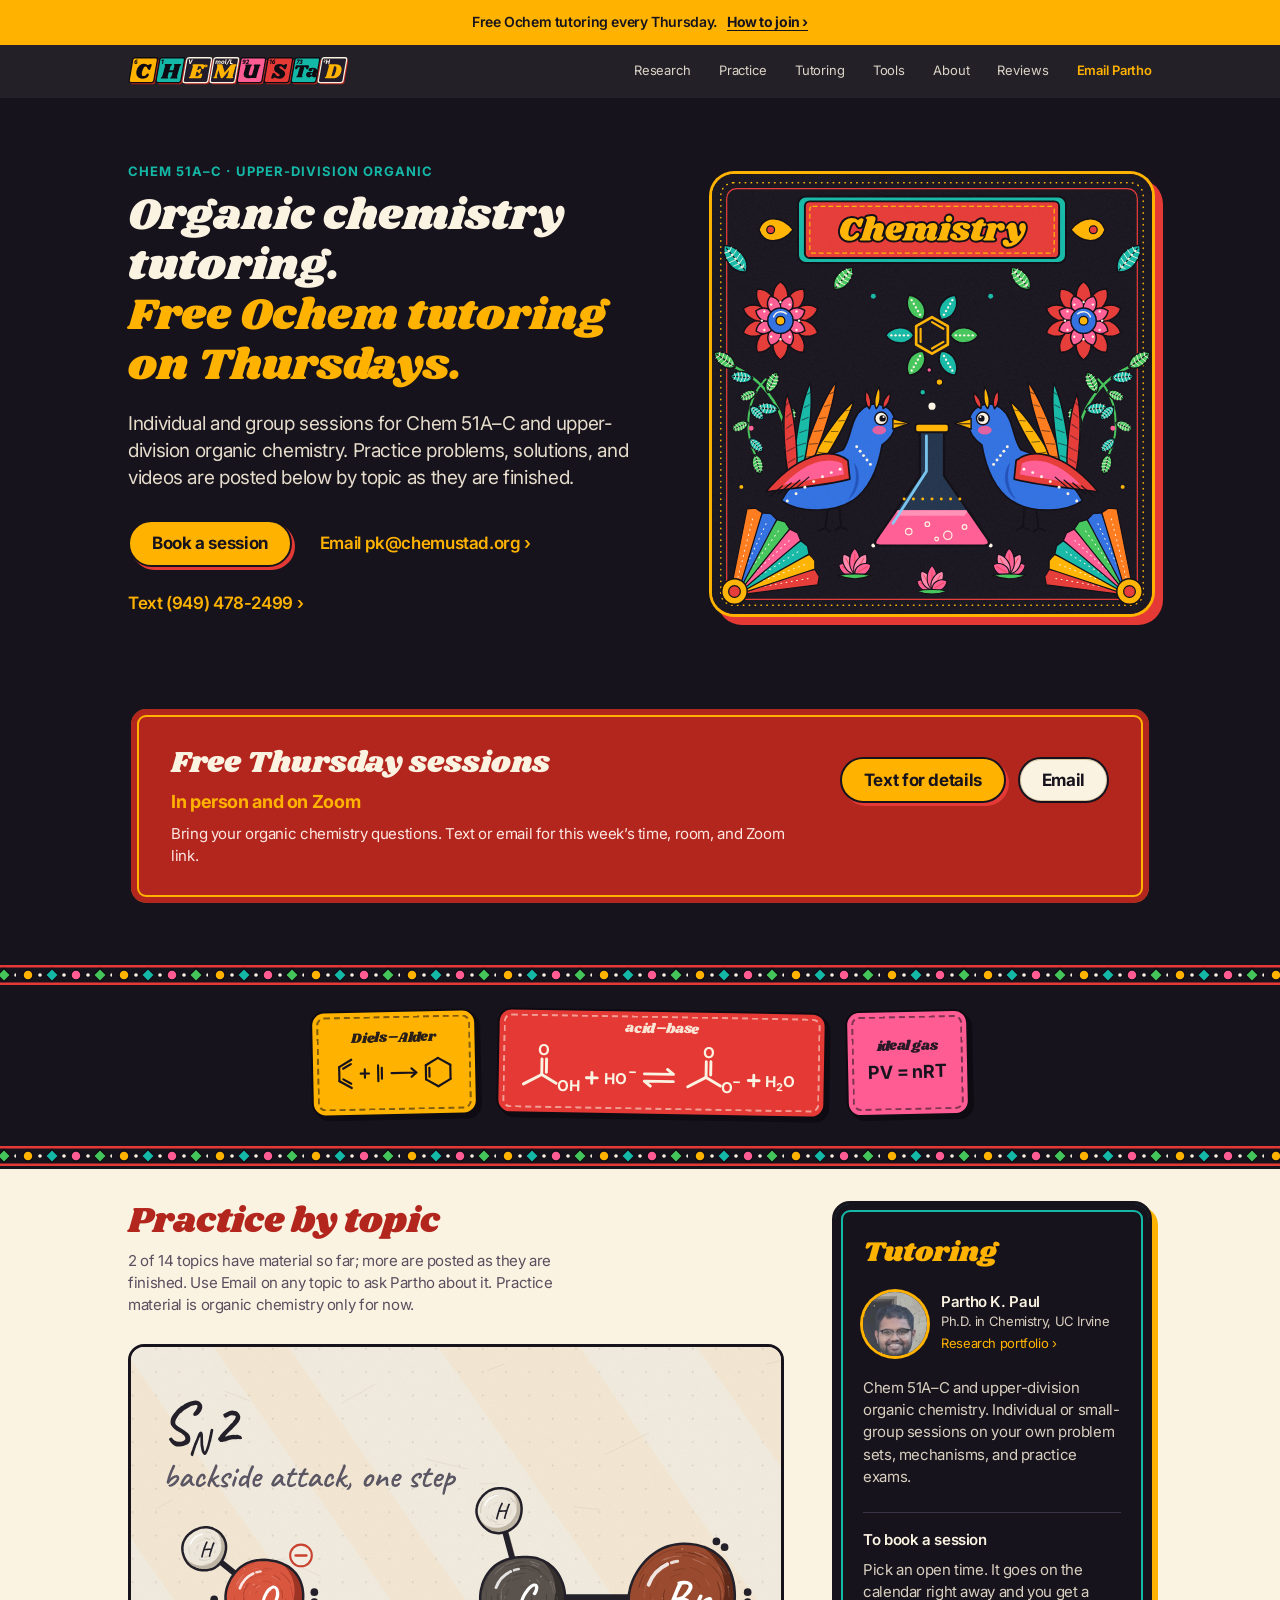
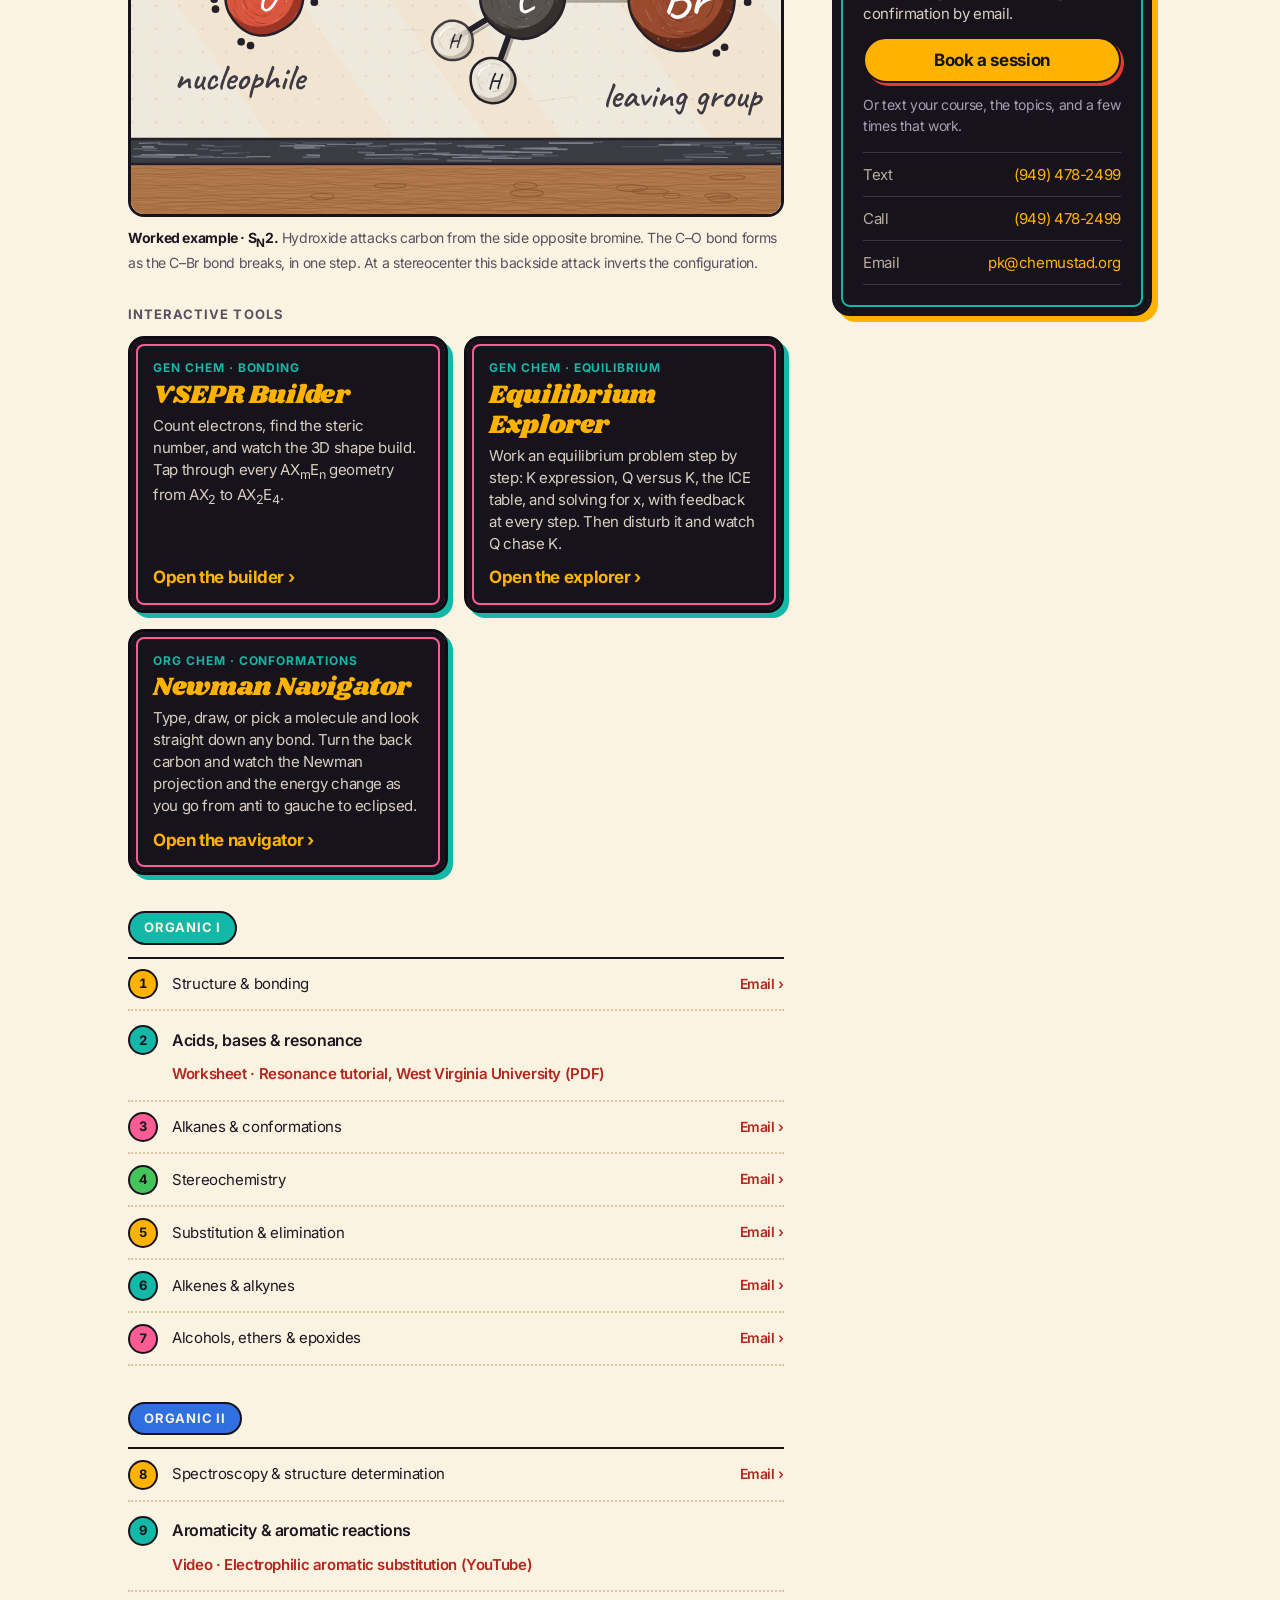
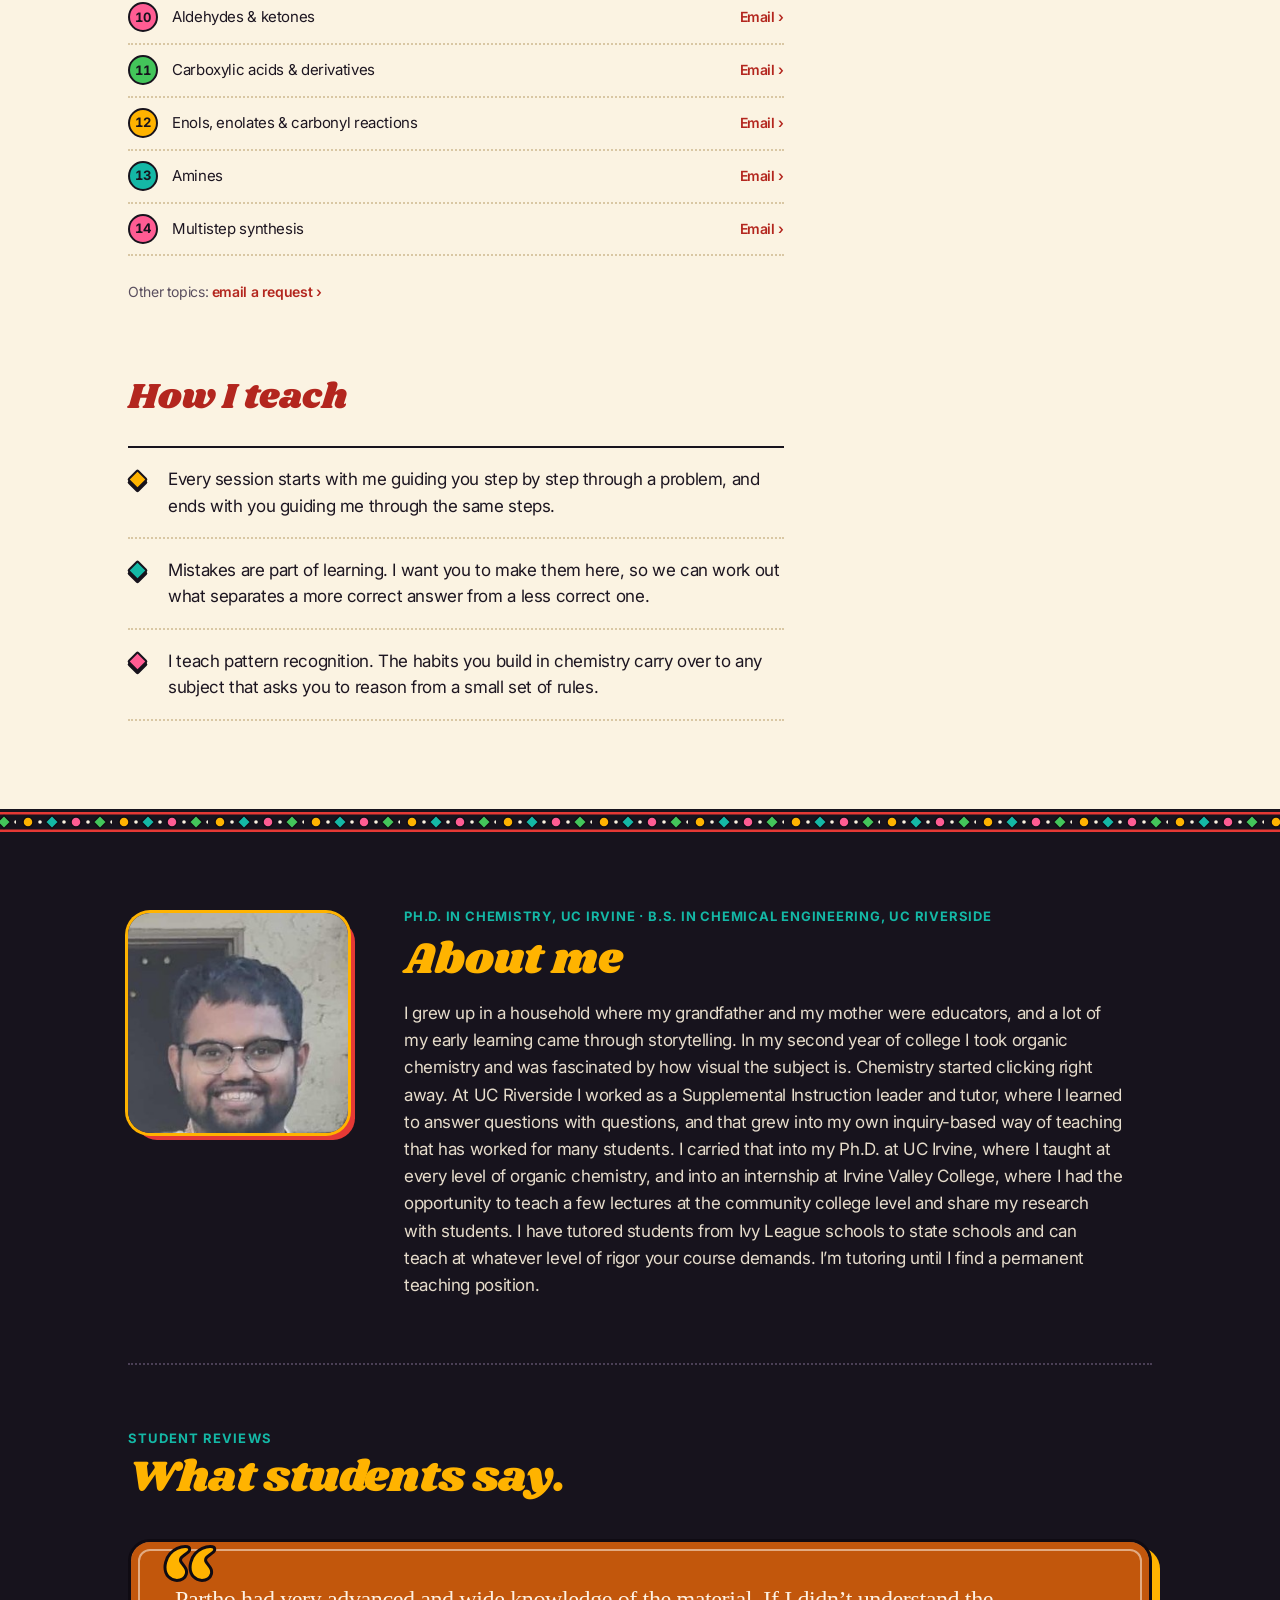
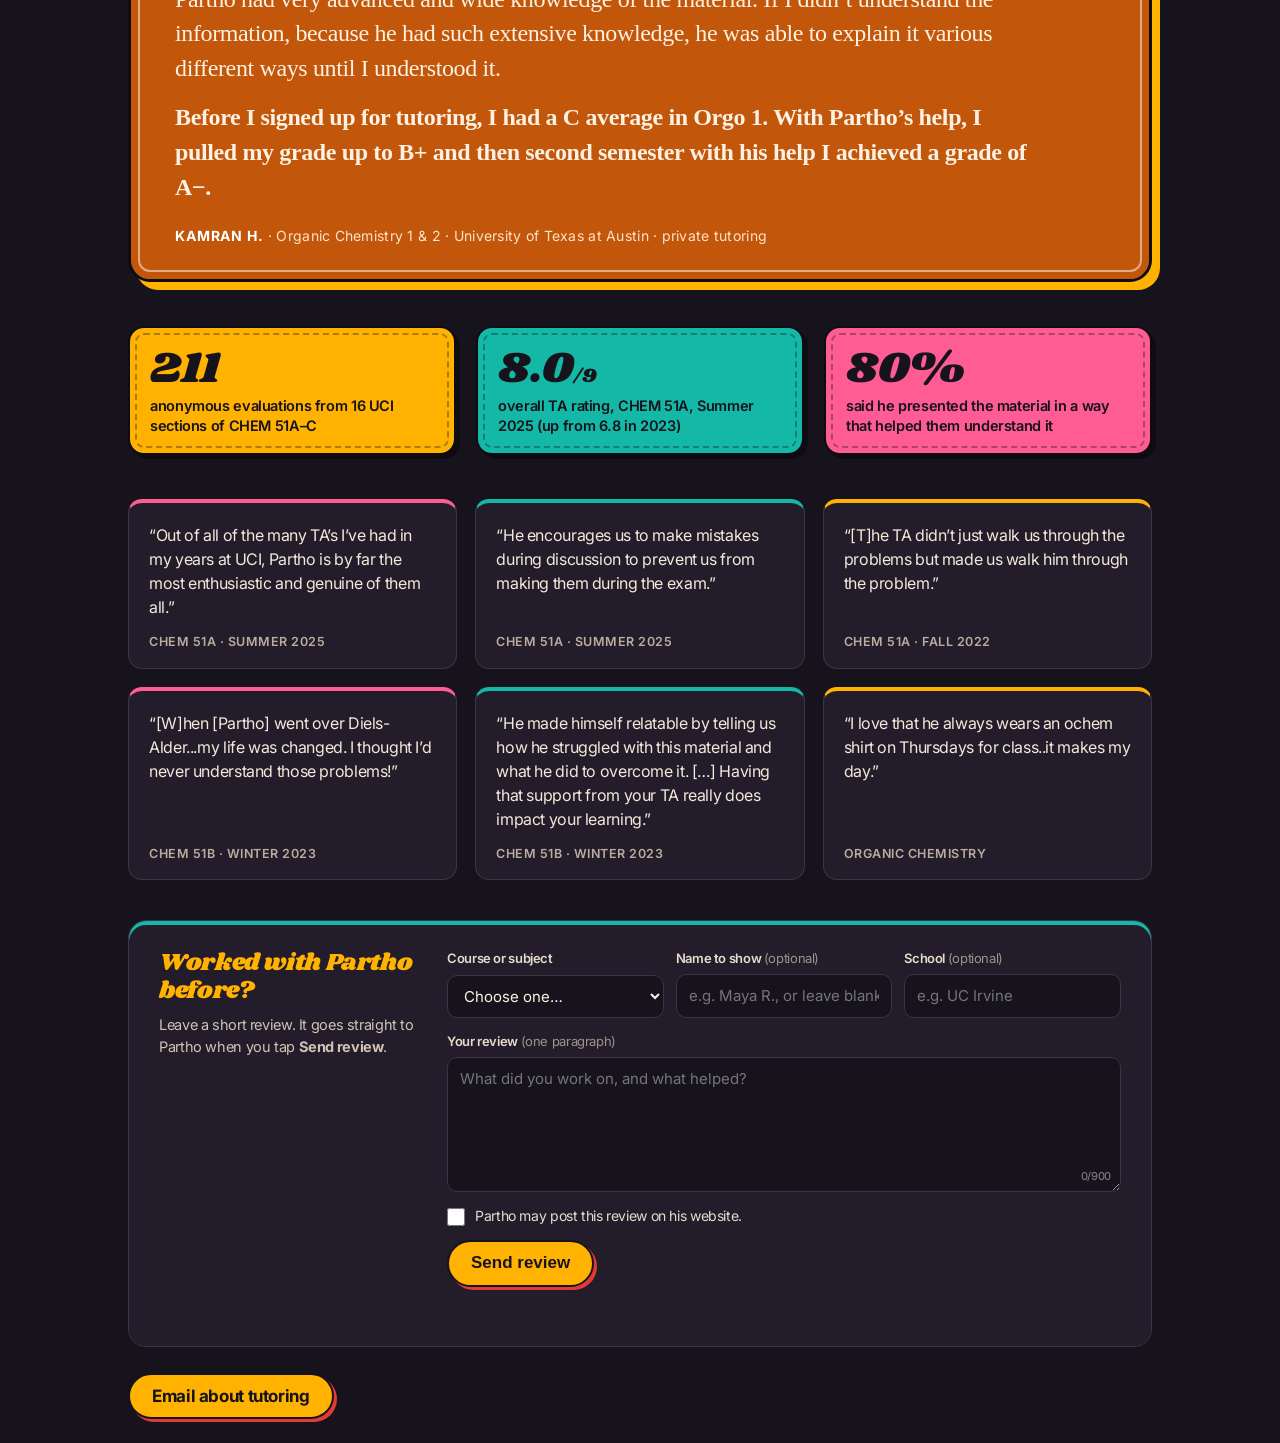
==== commit 8b7b8913: "Cache-bust resources.js so new links show right away" ====
--- a/index.html
+++ b/index.html
@@ -27,7 +27,7 @@
   <script type="application/ld+json">
   {"@context":"https://schema.org","@type":"Service","name":"Organic chemistry tutoring","serviceType":"Chemistry tutoring","description":"Individual and group tutoring for Chem 51A–C and upper-division organic chemistry, plus free sessions every Thursday in person and on Zoom.","url":"https://chemustad.org/","provider":{"@type":"Person","name":"Partho K. Paul","url":"https://chemustad.org/research/","email":"mailto:pk@chemustad.org","telephone":"+1-949-478-2499","affiliation":{"@type":"CollegeOrUniversity","name":"University of California, Irvine"}}}
   </script>
-  <script src="resources.js" defer></script>
+  <script src="resources.js?v=2" defer></script>
   <script src="teaching.js" defer></script>
   <script src="review-form.js" defer></script>
 </head>
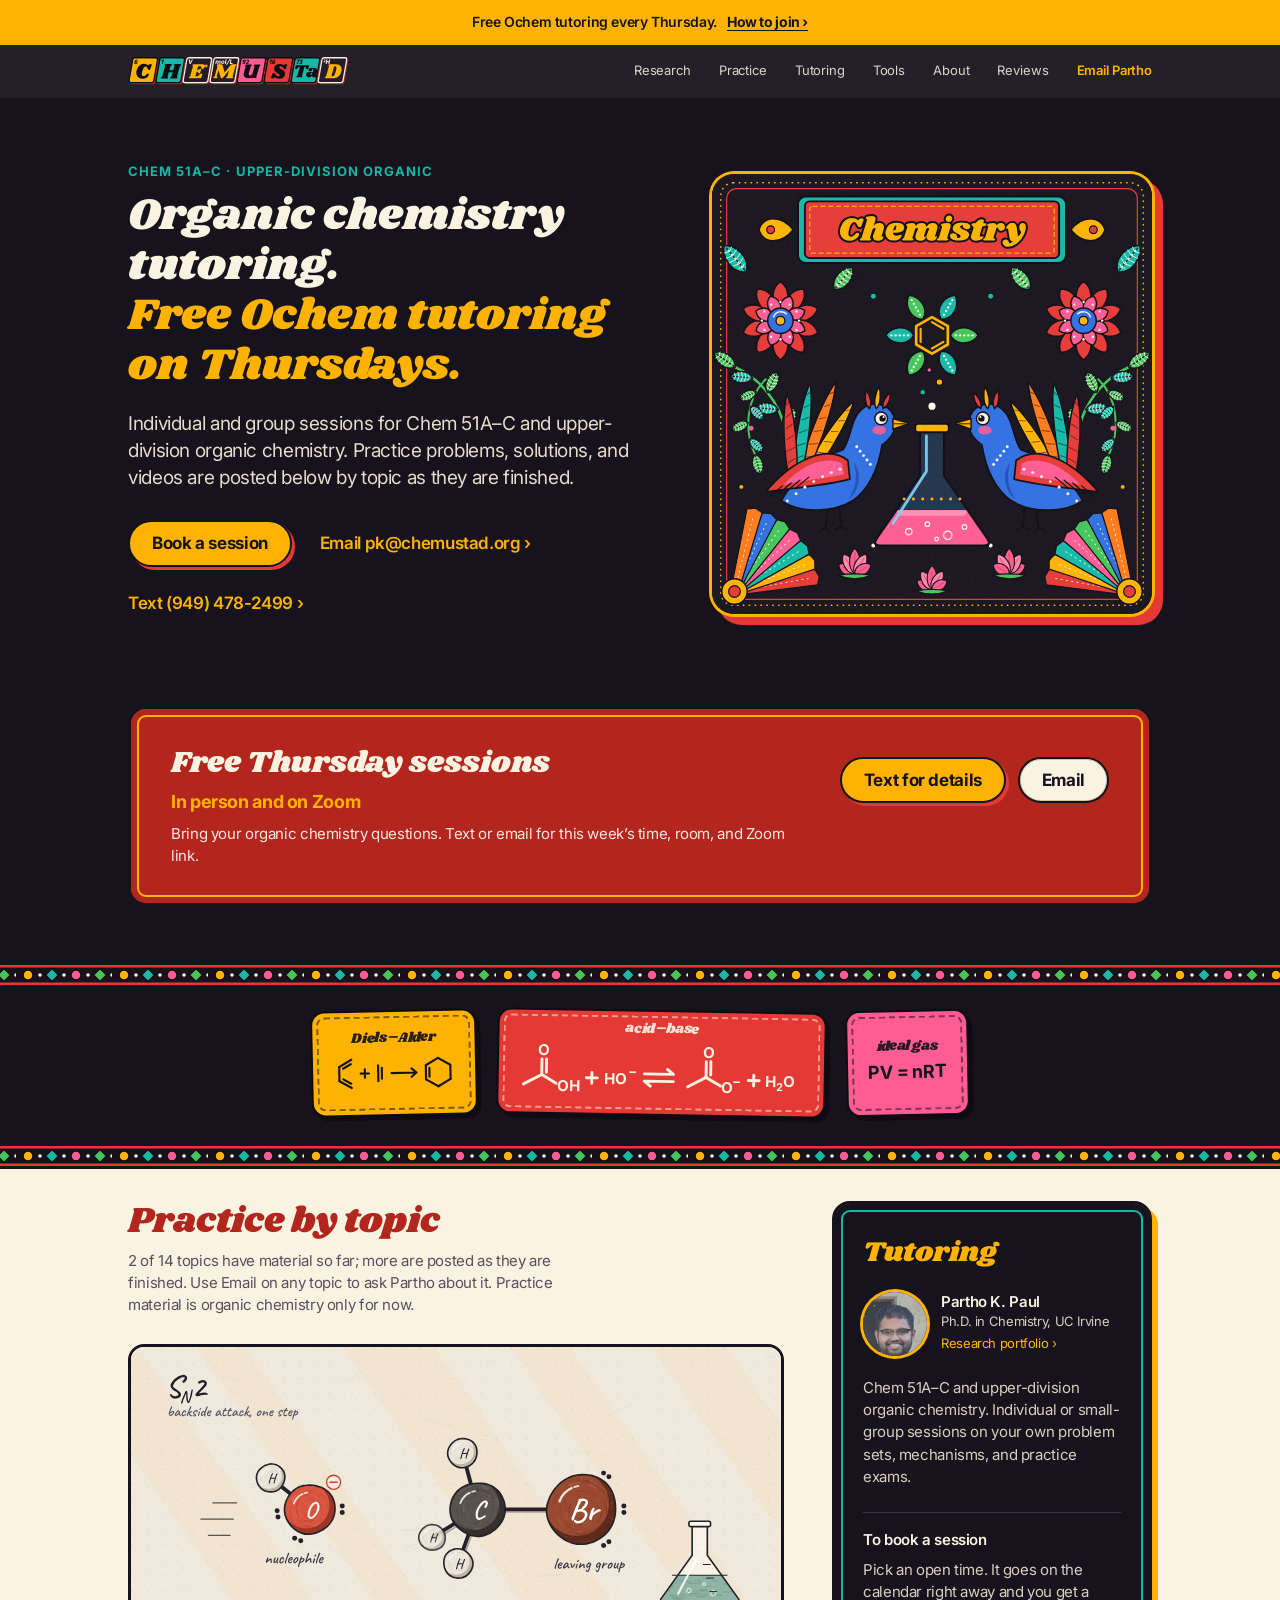
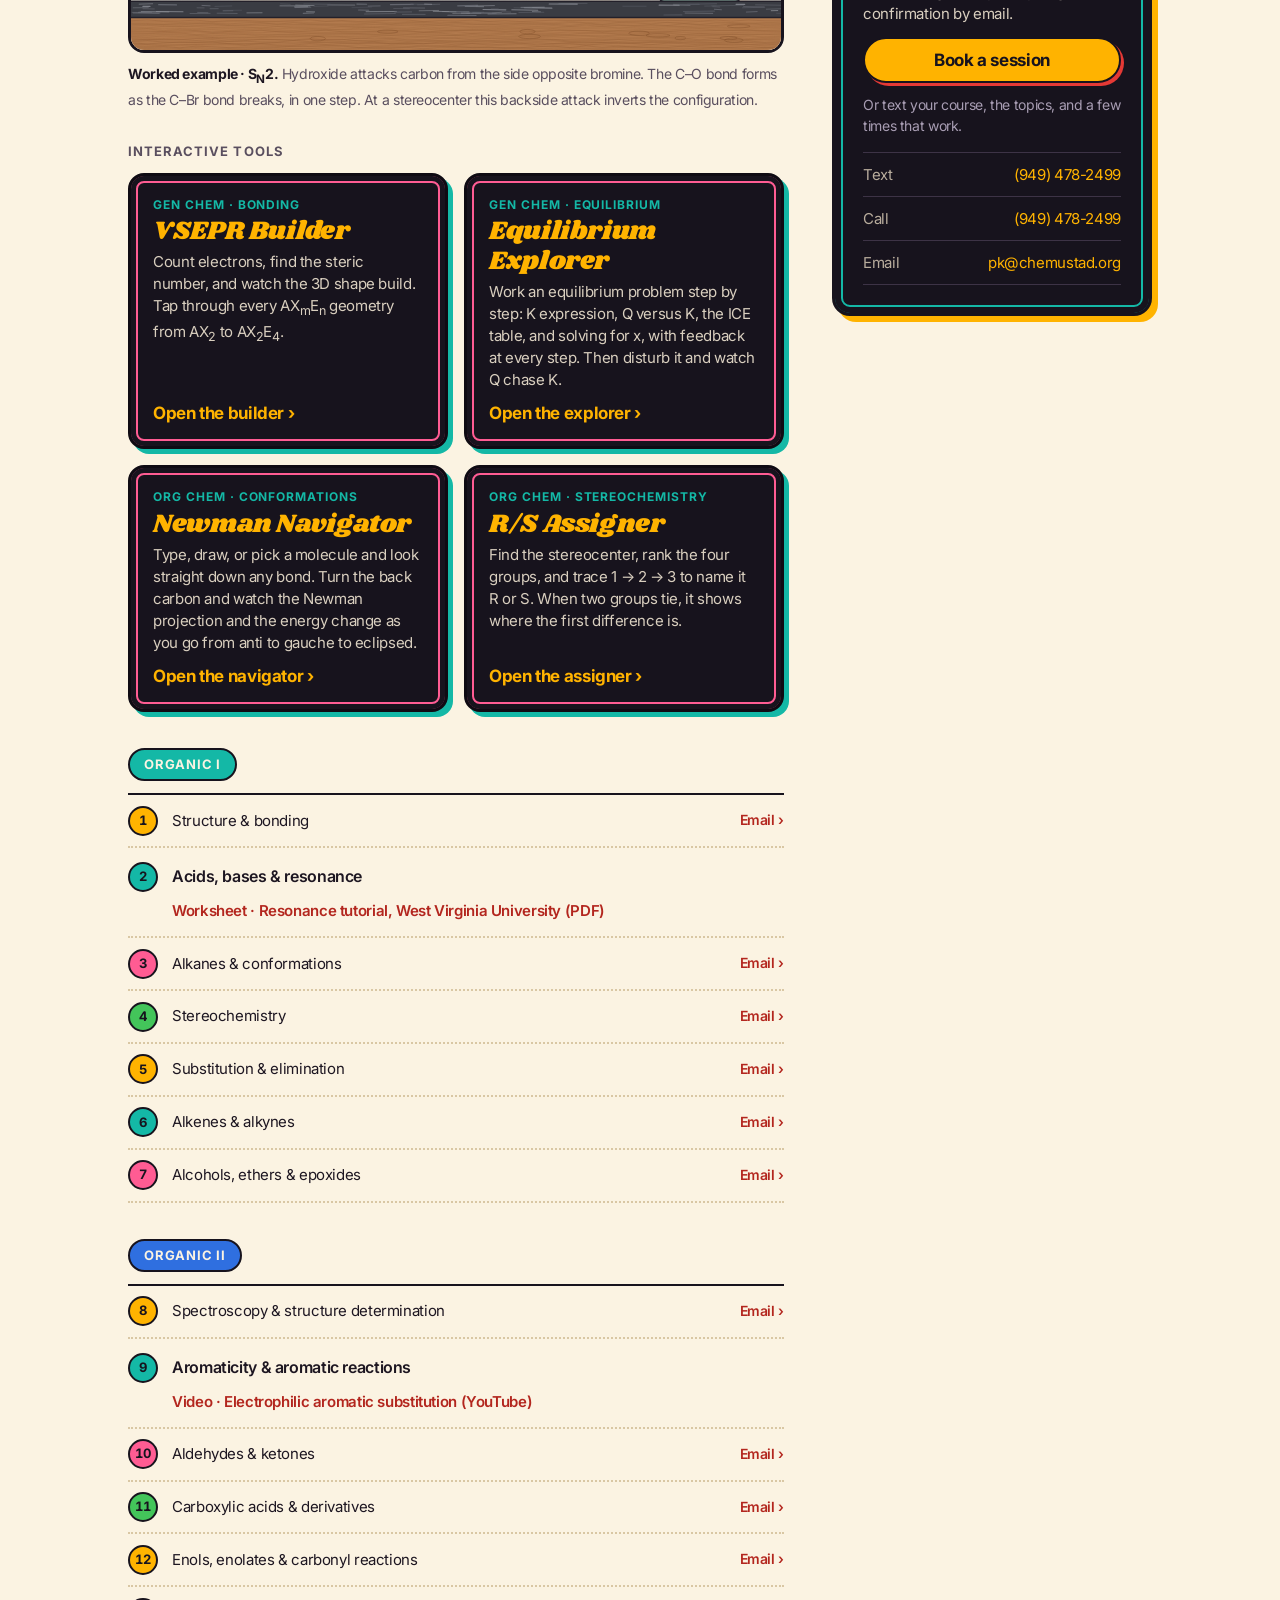
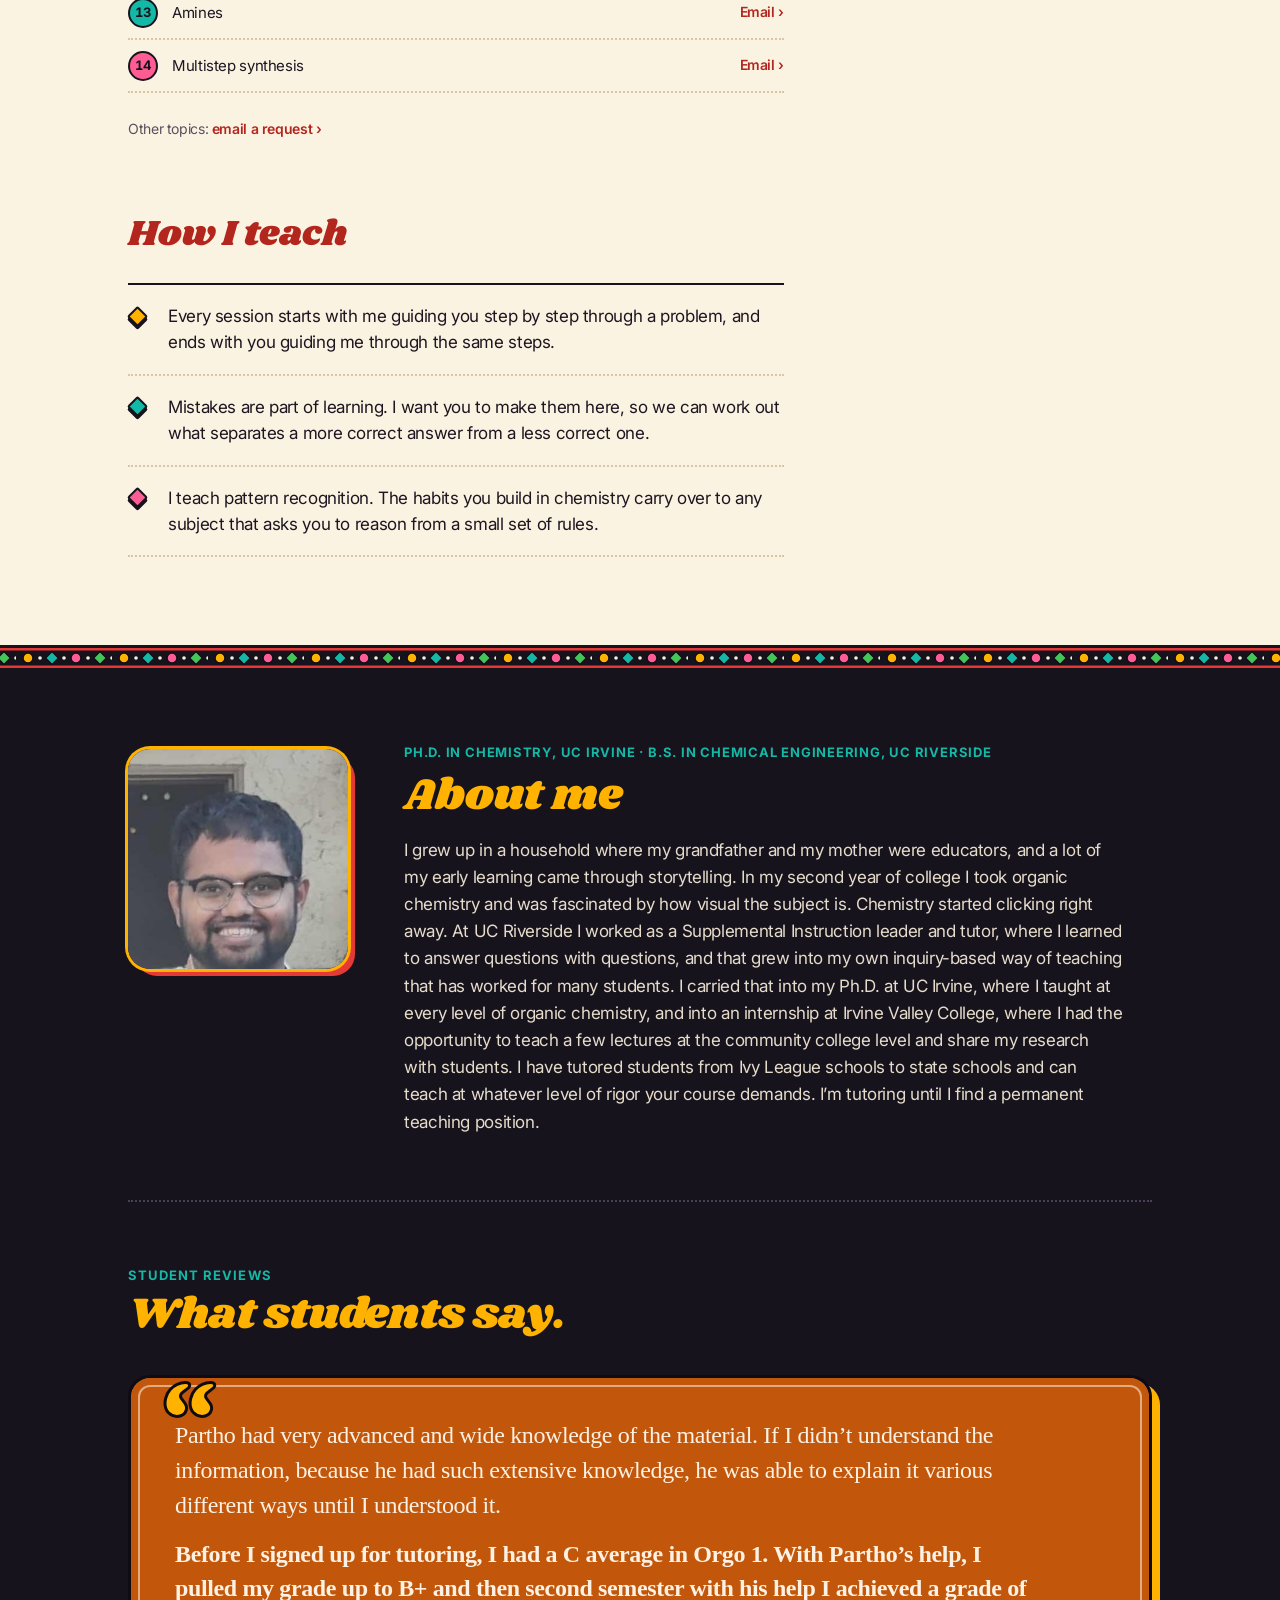
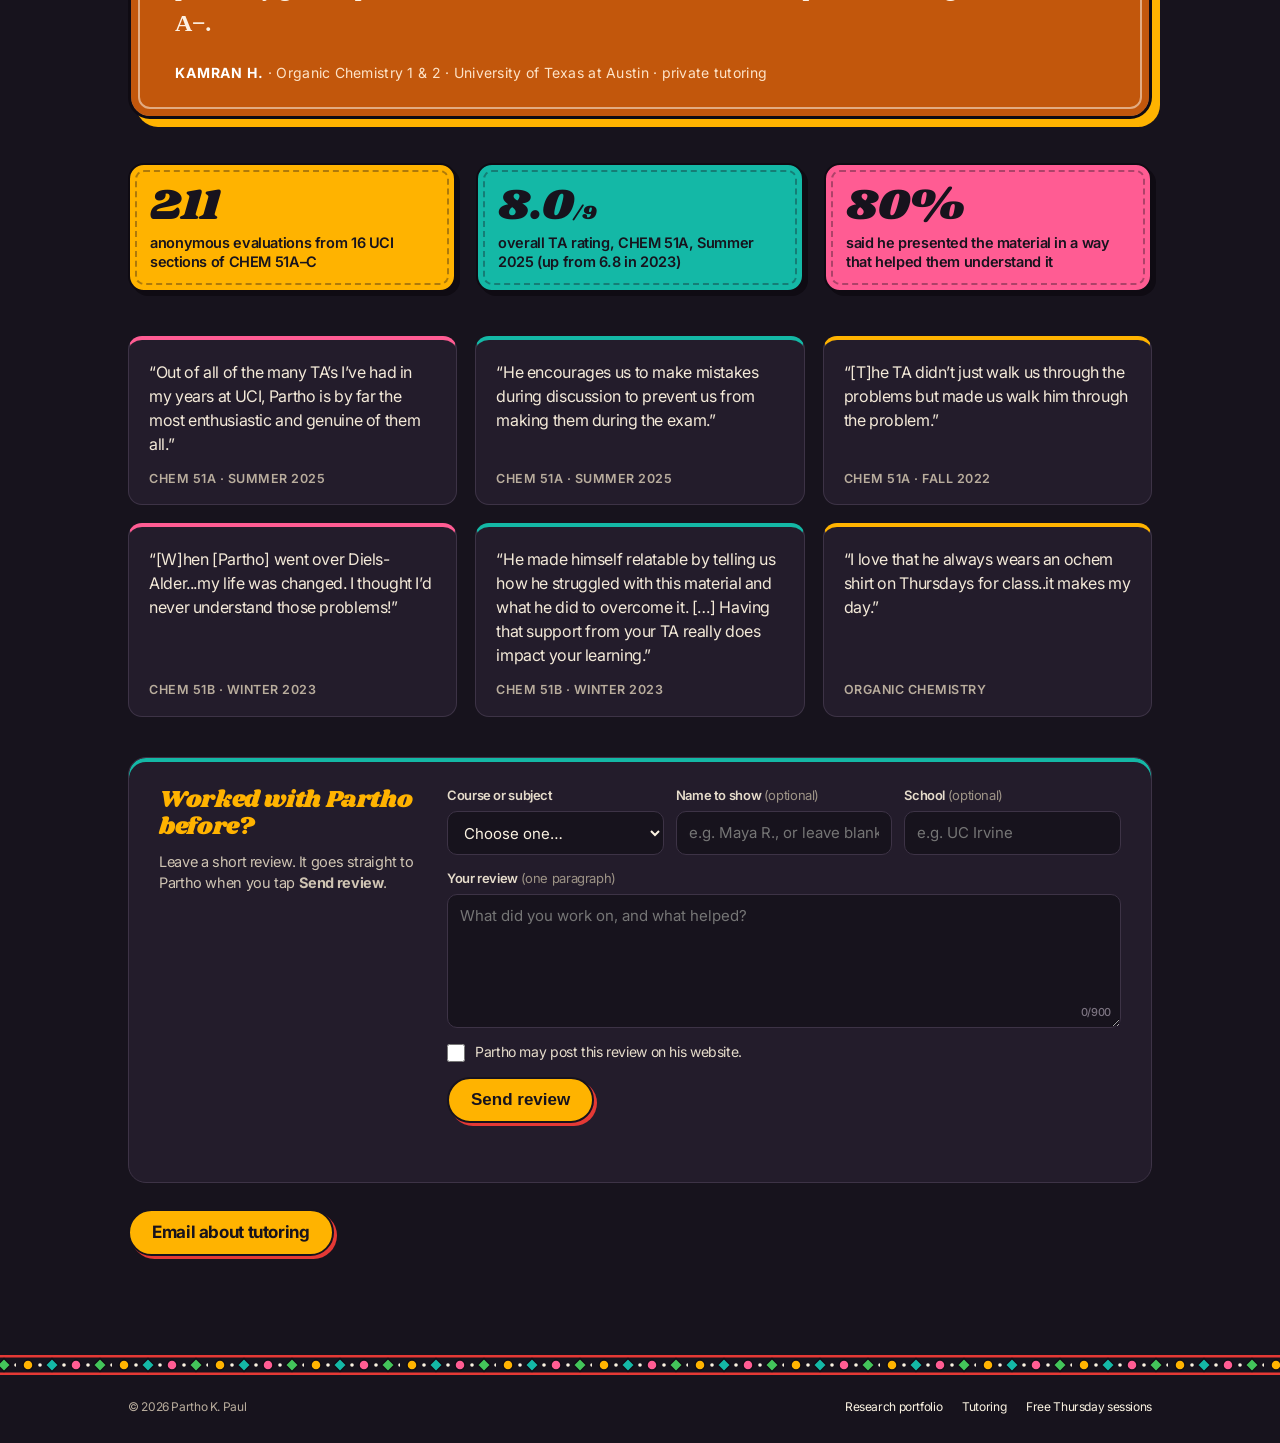
==== commit b9856465: "Add R/S Assigner page, homepage card, credit lines" ====
--- a/index.html
+++ b/index.html
@@ -163,6 +163,13 @@
             <span class="tool-text">Type, draw, or pick a molecule and look straight down any bond. Turn the back carbon and watch the Newman projection and the energy change as you go from anti to gauche to eclipsed.</span>
             <span class="tool-go">Open the navigator ›</span>
           </a>
+
+          <a class="tool-card" href="rs.html">
+            <span class="tool-tag">Org chem · Stereochemistry</span>
+            <span class="tool-title">R/S Assigner</span>
+            <span class="tool-text">Find the stereocenter, rank the four groups, and trace 1 → 2 → 3 to name it R or S. When two groups tie, it shows where the first difference is.</span>
+            <span class="tool-go">Open the assigner ›</span>
+          </a>
           </div>
         </div>
 
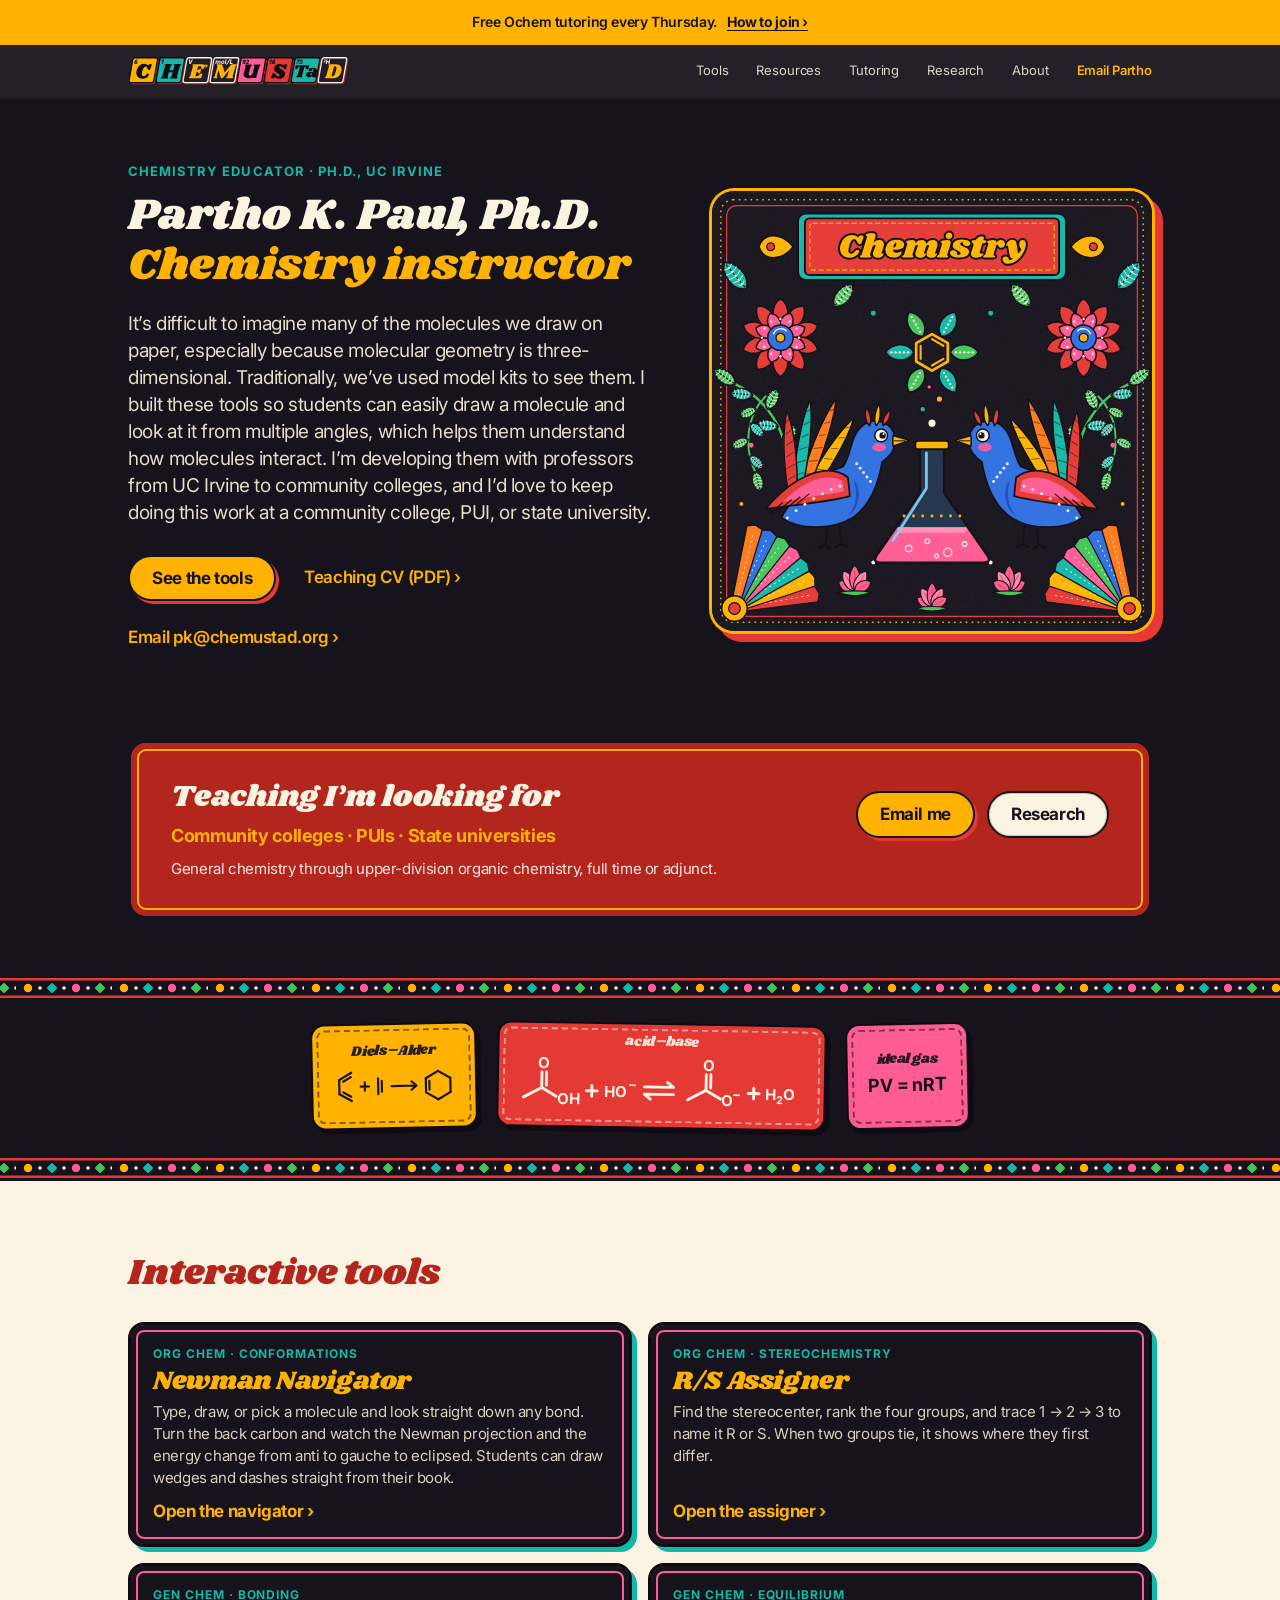
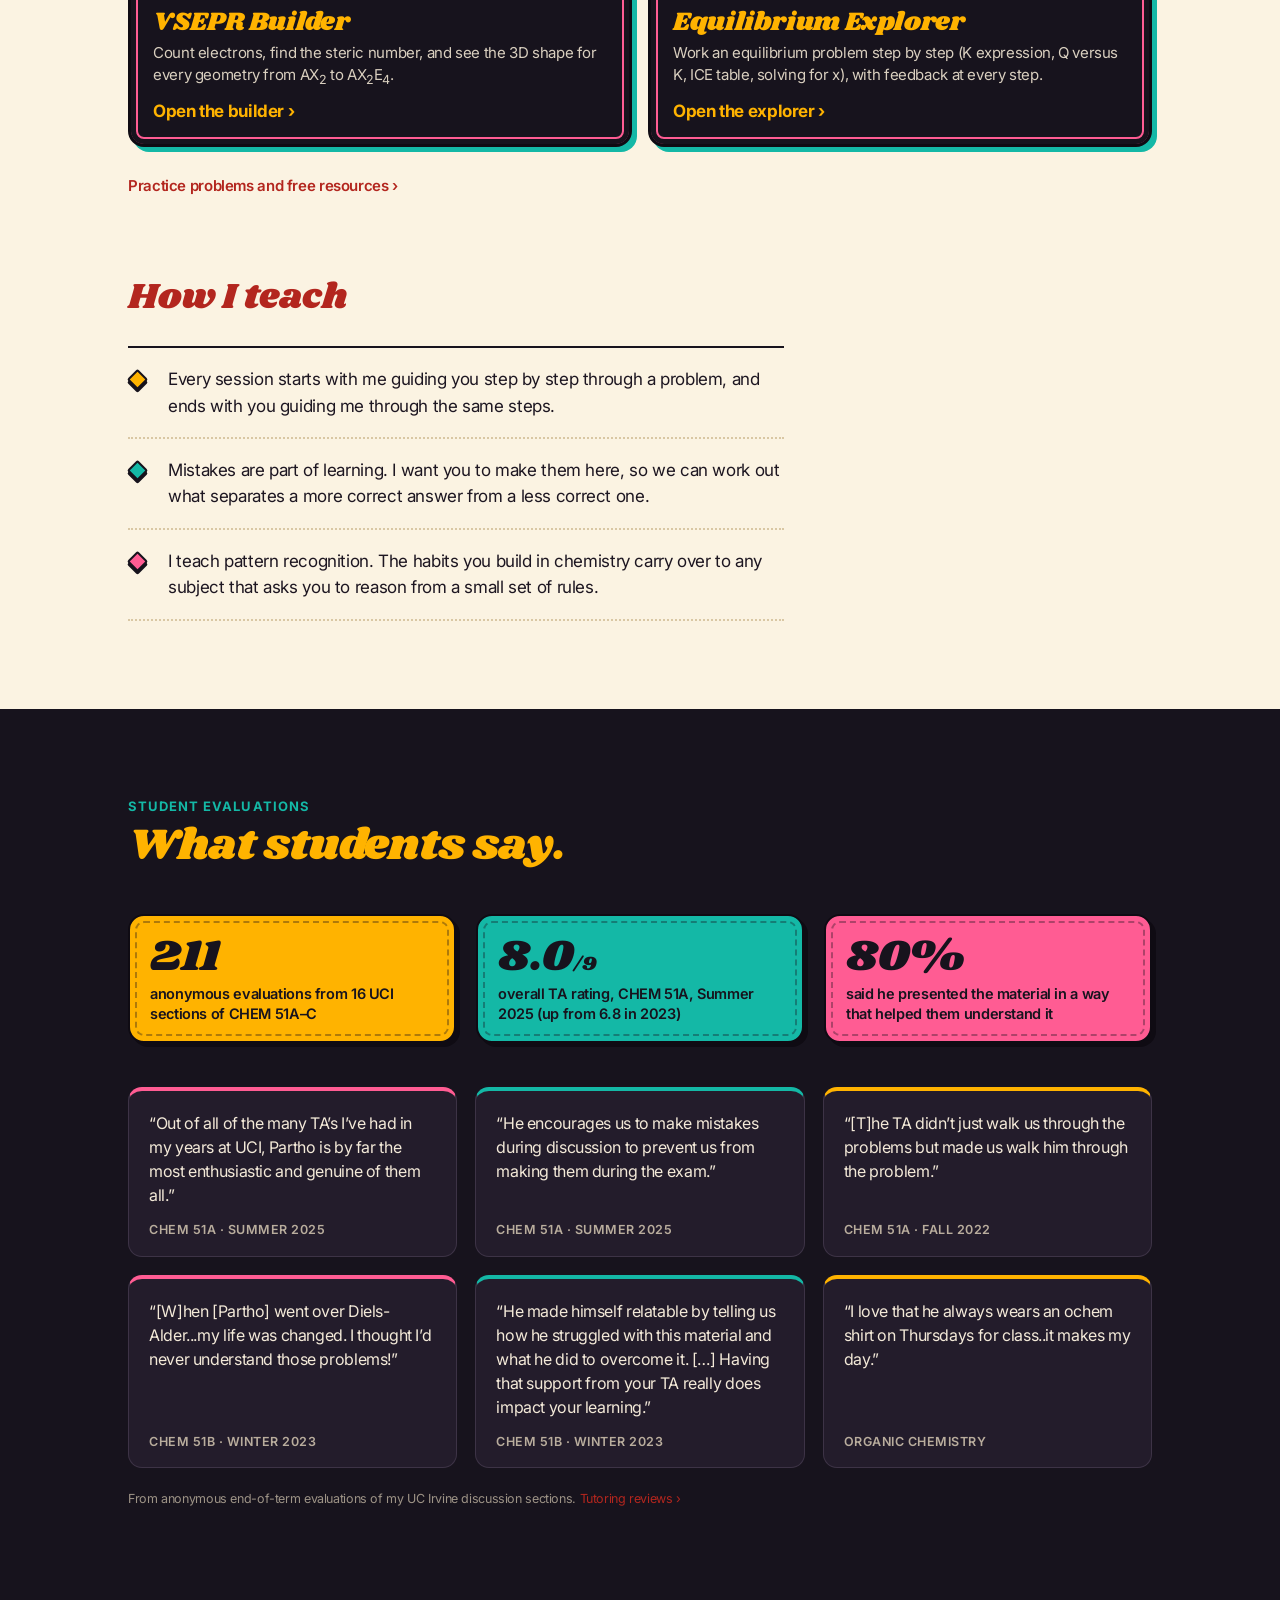
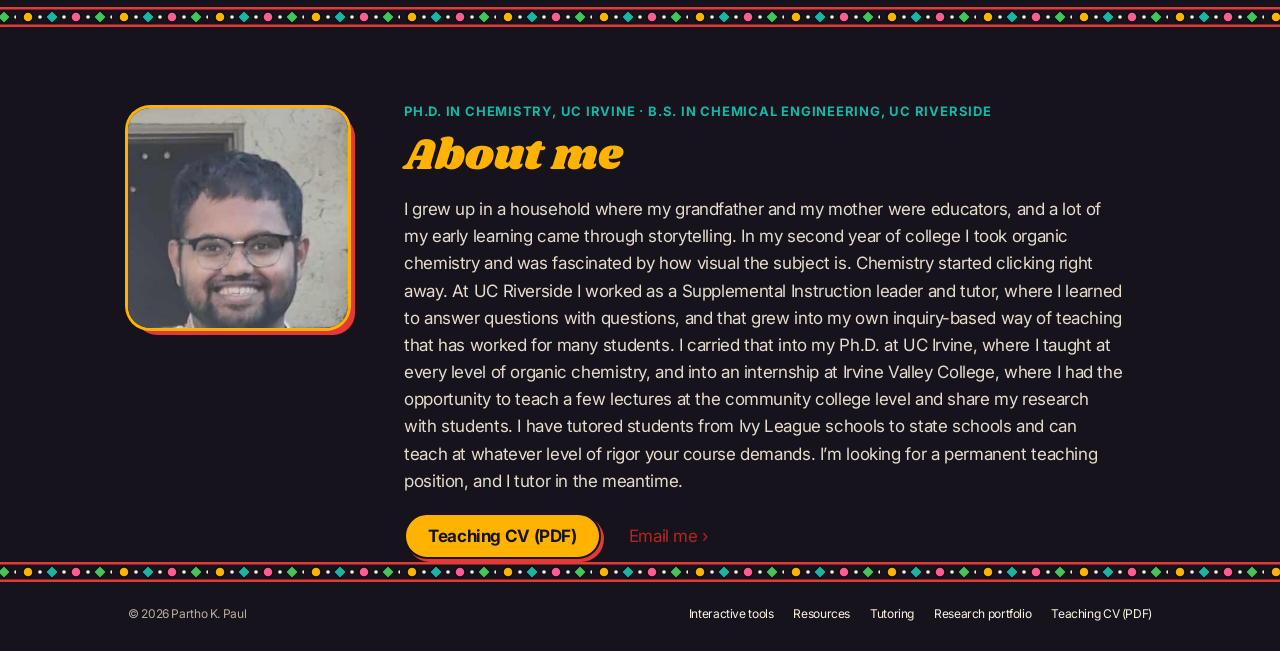
==== commit ab417535: "Split site: teaching home page, tutoring and resources pages, teaching CV link" ====
--- a/index.html
+++ b/index.html
@@ -3,18 +3,18 @@
 <head>
   <meta charset="utf-8">
   <meta name="viewport" content="width=device-width, initial-scale=1">
-  <title>Organic Chemistry Tutoring · Free Ochem Help on Thursdays | Partho K. Paul</title>
-  <meta name="description" content="Organic chemistry tutoring for Chem 51A–C and upper-division organic chemistry from Partho K. Paul, Ph.D. in Chemistry. Free sessions every Thursday, in person and on Zoom. Practice problems, solutions, and videos by topic. Text (949) 478-2499.">
+  <title>Partho K. Paul, Ph.D. · Chemistry Teaching &amp; Interactive Learning Tools</title>
+  <meta name="description" content="Partho K. Paul, Ph.D. in Chemistry (UC Irvine), teaches general and organic chemistry and builds free interactive tools for students: a Newman Navigator, R/S Assigner, VSEPR Builder, and Equilibrium Explorer.">
   <link rel="canonical" href="https://chemustad.org/">
   <meta name="theme-color" content="#ffffff">
   <meta property="og:type" content="website">
   <meta property="og:url" content="https://chemustad.org/">
-  <meta property="og:title" content="Organic Chemistry Tutoring · Partho K. Paul">
-  <meta property="og:description" content="Chem 51A–C and upper-division organic chemistry tutoring. Free Ochem tutoring every Thursday, in person and on Zoom.">
+  <meta property="og:title" content="Partho K. Paul, Ph.D. · Chemistry teaching and interactive tools">
+  <meta property="og:description" content="Chemistry instructor. Ph.D. in Chemistry, UC Irvine. Free interactive tools for general and organic chemistry.">
   <meta property="og:image" content="https://chemustad.org/og-teaching.jpg">
   <meta property="og:image:width" content="1200">
   <meta property="og:image:height" content="630">
-  <meta property="og:image:alt" content="Rickshaw-art style chemistry painting with the words Organic chemistry tutoring, free on Thursdays">
+  <meta property="og:image:alt" content="Rickshaw-art style chemistry painting">
   <meta name="twitter:card" content="summary_large_image">
   <link rel="icon" href="favicon-32.png" sizes="32x32" type="image/png">
   <link rel="apple-touch-icon" href="apple-touch-icon.png">
@@ -23,34 +23,38 @@
   <link href="https://fonts.googleapis.com/css2?family=Inter:wght@400;500;600;700&display=swap" rel="stylesheet">
   <link rel="stylesheet" href="style.css">
   <link rel="preload" href="fonts/shrikhand-latin.woff2" as="font" type="font/woff2" crossorigin>
-  <link rel="stylesheet" href="teaching.css?v=4">
+  <link rel="stylesheet" href="teaching.css?v=5">
   <script type="application/ld+json">
-  {"@context":"https://schema.org","@type":"Service","name":"Organic chemistry tutoring","serviceType":"Chemistry tutoring","description":"Individual and group tutoring for Chem 51A–C and upper-division organic chemistry, plus free sessions every Thursday in person and on Zoom.","url":"https://chemustad.org/","provider":{"@type":"Person","name":"Partho K. Paul","url":"https://chemustad.org/research/","email":"mailto:pk@chemustad.org","telephone":"+1-949-478-2499","affiliation":{"@type":"CollegeOrUniversity","name":"University of California, Irvine"}}}
+  {"@context":"https://schema.org","@type":"Person","name":"Partho K. Paul","jobTitle":"Chemistry educator","url":"https://chemustad.org/","email":"mailto:pk@chemustad.org","alumniOf":[{"@type":"CollegeOrUniversity","name":"University of California, Irvine"},{"@type":"CollegeOrUniversity","name":"University of California, Riverside"}]}
   </script>
-  <script src="resources.js?v=2" defer></script>
-  <script src="teaching.js" defer></script>
-  <script src="review-form.js" defer></script>
+  <script>
+  // Old links pointed at sections that now live on their own pages.
+  (function () {
+    var h = location.hash; if (!h) return;
+    var map = { '#resources': 'resources.html#resources', '#practice': 'resources.html#resources', '#tutoring': 'tutoring.html#tutoring', '#thursday': 'tutoring.html#thursday', '#leave-review': 'tutoring.html#leave-review' };
+    if (map[h]) location.replace(map[h]);
+    else if (/^#topic-/.test(h)) location.replace('resources.html' + h);
+  })();
+  </script>
 </head>
-<body class="rickshaw">
-  <a class="skip" href="#thursday">Skip to content</a>
+<body class="rickshaw home">
+  <a class="skip" href="#tools">Skip to content</a>
 
   <div class="announcement-banner" role="region" aria-label="Free tutoring announcement">
     <span>Free Ochem tutoring every Thursday.</span>
-    <a href="#thursday">How to join ›</a>
+    <a href="tutoring.html#thursday">How to join ›</a>
   </div>
 
   <nav class="navbar">
     <div class="nav-container">
       <a href="./" class="nav-logo nav-logo-img"><img src="chemustad-logo.svg" alt="Chemustad" width="223" height="28"></a>
       <ul class="nav-links">
-        <li class="nav-hide-sm"><a href="research/#research" class="nav-link">Research</a></li>
-        <li><a href="#resources" class="nav-link">Practice</a></li>
-        <li class="nav-hide-sm"><a href="#tutoring" class="nav-link">Tutoring</a></li>
         <li class="nav-hide-sm"><a href="#tools" class="nav-link">Tools</a></li>
+        <li><a href="resources.html" class="nav-link">Resources</a></li>
+        <li><a href="tutoring.html" class="nav-link">Tutoring</a></li>
+        <li class="nav-hide-sm"><a href="research/" class="nav-link">Research</a></li>
         <li><a href="#about" class="nav-link">About</a></li>
-        <li class="nav-hide-sm"><a href="#reviews" class="nav-link">Reviews</a></li>
-        <li class="only-touch"><a href="sms:+19494782499?&amp;body=Hi%20Partho%2C%20I%27d%20like%20tutoring%20help.%20Course%3A%20.%20Topics%3A%20.%20Times%20that%20work%3A%20." class="nav-link nav-resume">Text Partho</a></li>
-        <li class="only-fine"><a href="mailto:pk@chemustad.org?subject=Chemistry%20tutoring" class="nav-link nav-resume">Email Partho</a></li>
+        <li class="only-fine"><a href="mailto:pk@chemustad.org" class="nav-link nav-resume">Email Partho</a></li>
       </ul>
     </div>
   </nav>
@@ -58,24 +62,22 @@
   <header class="t-hero">
     <div class="container">
       <div class="t-hero-copy">
-        <p class="eyebrow">Chem 51A–C · Upper-division organic</p>
-        <h1>Organic chemistry tutoring.<br><span>Free Ochem tutoring on Thursdays.</span></h1>
-        <p class="t-hero-text">Individual and group sessions for Chem 51A–C and upper-division organic chemistry. Practice problems, solutions, and videos are posted below by topic as they are finished.</p>
+        <p class="eyebrow">Chemistry educator · Ph.D., UC Irvine</p>
+        <h1>Partho K. Paul, Ph.D.<br><span>Chemistry instructor</span></h1>
+        <p class="t-hero-text">It’s difficult to imagine many of the molecules we draw on paper, especially because molecular geometry is three-dimensional. Traditionally, we’ve used model kits to see them. I built these tools so students can easily draw a molecule and look at it from multiple angles, which helps them understand how molecules interact. I’m developing them with professors from UC Irvine to community colleges, and I’d love to keep doing this work at a community college, PUI, or state university.</p>
         <div class="t-actions">
-          <a class="btn btn-primary" href="https://calendar.app.google/7itj3tSQfWtTNZvH7" target="_blank" rel="noopener">Book a session</a>
-          <a class="link-arrow only-touch" href="sms:+19494782499?&amp;body=Hi%20Partho%2C%20I%27d%20like%20tutoring%20help.%20Course%3A%20.%20Topics%3A%20.%20Times%20that%20work%3A%20.">Text (949) 478-2499</a>
-          <a class="link-arrow only-fine" href="mailto:pk@chemustad.org?subject=Chemistry%20tutoring">Email pk@chemustad.org</a>
-          <a class="link-arrow only-fine" href="sms:+19494782499?&amp;body=Hi%20Partho%2C%20I%27d%20like%20tutoring%20help.%20Course%3A%20.%20Topics%3A%20.%20Times%20that%20work%3A%20.">Text (949) 478-2499</a>
-        </div>
-      </div>
-      <section id="thursday" class="thursday" aria-labelledby="thursday-heading">
-        <h2 id="thursday-heading">Free Thursday sessions</h2>
-        <!-- TIME: e.g. <p class="thursday-when">Thursdays, 4–6 pm</p> — add when confirmed (styled in teaching.css) -->
-        <p class="thursday-where">In person and on Zoom</p>
-        <p>Bring your organic chemistry questions. Text or email for this week’s time, room, and Zoom link.</p>
+          <a class="btn btn-primary" href="#tools">See the tools</a>
+          <a class="link-arrow" href="research/Partho_Paul_Teaching_CV.pdf">Teaching CV (PDF)</a>
+          <a class="link-arrow" href="mailto:pk@chemustad.org?subject=Teaching">Email pk@chemustad.org</a>
+        </div>
+      </div>
+      <section id="teaching" class="thursday" aria-labelledby="teaching-heading">
+        <h2 id="teaching-heading">Teaching I’m looking for</h2>
+        <p class="thursday-where">Community colleges · PUIs · State universities</p>
+        <p>General chemistry through upper-division organic chemistry, full time or adjunct.</p>
         <div class="thursday-actions">
-          <a class="btn btn-primary" href="sms:+19494782499?&amp;body=Hi%20Partho%2C%20I%27d%20like%20details%20on%20the%20free%20Thursday%20Ochem%20session.">Text for details</a>
-          <a class="btn btn-secondary" href="mailto:pk@chemustad.org?subject=Free%20Thursday%20Ochem%20tutoring">Email</a>
+          <a class="btn btn-primary" href="mailto:pk@chemustad.org?subject=Teaching">Email me</a>
+          <a class="btn btn-secondary" href="research/">Research</a>
         </div>
       </section>
       <figure class="t-hero-fig">
@@ -90,99 +92,45 @@
   <div class="border-strip" aria-hidden="true"></div>
 
 
+
   <main>
-    <div class="container t-layout">
-      <aside id="tutoring" aria-labelledby="tutoring-heading">
-        <div class="tutor-card">
-          <h2 id="tutoring-heading">Tutoring</h2>
-          <div class="tutor-id">
-            <img class="tutor-photo" src="tutor.jpg" alt="Partho K. Paul" width="64" height="64">
-            <div>
-              <p class="tutor-name">Partho K. Paul</p>
-              <p class="tutor-cred">Ph.D. in Chemistry, <span class="nowrap">UC Irvine</span></p>
-              <a class="tutor-portfolio" href="research/">Research portfolio ›</a>
-            </div>
-          </div>
-          <p class="tutor-lead">Chem 51A–C and upper-division organic chemistry. Individual or small-group sessions on your own problem sets, mechanisms, and practice exams.</p>
-          <!-- ADD when confirmed: <p class="tutor-terms">Rate: … (or "Rate on request") · In person or Zoom: … · Location: …</p> -->
-
-          <h3 class="steps-head">To book a session</h3>
-          <p class="book-lead">Pick an open time. It goes on the calendar right away and you get a confirmation by email.</p>
-          <a class="btn btn-primary btn-book" href="https://calendar.app.google/7itj3tSQfWtTNZvH7" target="_blank" rel="noopener">Book a session</a>
-          <p class="book-alt">Or text your course, the topics, and a few times that work.</p>
-
-          <div class="contact-rows">
-            <a class="contact-row" href="sms:+19494782499?&amp;body=Hi%20Partho%2C%20I%27d%20like%20tutoring%20help.%20Course%3A%20.%20Topics%3A%20.%20Times%20that%20work%3A%20."><span>Text</span><span>(949) 478-2499</span></a>
-            <a class="contact-row" href="tel:+19494782499"><span>Call</span><span>(949) 478-2499</span></a>
-            <a class="contact-row" href="mailto:pk@chemustad.org?subject=Chemistry%20tutoring"><span>Email</span><span>pk@chemustad.org</span></a>
-          </div>
-        </div>
-      </aside>
-
-      <section id="resources" aria-labelledby="resources-heading">
+    <section id="tools" class="home-tools" aria-labelledby="tools-heading">
+      <div class="container">
         <div class="t-section-head">
           <div>
-            <h2 id="resources-heading">Practice by topic</h2>
-            <p class="t-section-sub" id="resources-sub">Topics follow the usual course order. Problems, solutions, and videos are posted as each is finished. Practice material is organic chemistry only for now.</p>
+            <h2 id="tools-heading">Interactive tools</h2>
           </div>
-          <div id="course-filters" class="segmented" role="group" aria-label="Filter topics by course" hidden>
-            <button type="button" class="tab-item" data-course="all" aria-pressed="true">All</button>
-            <button type="button" class="tab-item" data-course="I" aria-pressed="false">Organic I</button>
-            <button type="button" class="tab-item" data-course="II" aria-pressed="false">Organic II</button>
-          </div>
-        </div>
-
-        <figure class="mech-card">
-          <picture>
-            <source media="(max-width: 640px)" srcset="sn2-narrow.svg" width="780" height="560">
-            <img src="sn2.svg" alt="Illustration of an SN2 reaction: hydroxide attacks bromomethane from the side opposite bromine, and bromide leaves in the same step." width="1200" height="560" loading="lazy">
-          </picture>
-          <figcaption><strong>Worked example · S<sub>N</sub>2.</strong> Hydroxide attacks carbon from the side opposite bromine. The C–O bond forms as the C–Br bond breaks, in one step. At a stereocenter this backside attack inverts the configuration.</figcaption>
-        </figure>
-
-        <div class="tools-block" id="tools">
-          <h3 class="tools-heading">Interactive tools</h3>
-          <div class="tools-grid">
+        </div>
+        <div class="tools-grid">
+          <a class="tool-card" href="newman.html">
+            <span class="tool-tag">Org chem · Conformations</span>
+            <span class="tool-title">Newman Navigator</span>
+            <span class="tool-text">Type, draw, or pick a molecule and look straight down any bond. Turn the back carbon and watch the Newman projection and the energy change from anti to gauche to eclipsed. Students can draw wedges and dashes straight from their book.</span>
+            <span class="tool-go">Open the navigator ›</span>
+          </a>
+          <a class="tool-card" href="rs.html">
+            <span class="tool-tag">Org chem · Stereochemistry</span>
+            <span class="tool-title">R/S Assigner</span>
+            <span class="tool-text">Find the stereocenter, rank the four groups, and trace 1 → 2 → 3 to name it R or S. When two groups tie, it shows where they first differ.</span>
+            <span class="tool-go">Open the assigner ›</span>
+          </a>
           <a class="tool-card" href="vsepr.html">
             <span class="tool-tag">Gen chem · Bonding</span>
             <span class="tool-title">VSEPR Builder</span>
-            <span class="tool-text">Count electrons, find the steric number, and watch the 3D shape build. Tap through every AX<sub>m</sub>E<sub>n</sub> geometry from AX<sub>2</sub> to AX<sub>2</sub>E<sub>4</sub>.</span>
+            <span class="tool-text">Count electrons, find the steric number, and see the 3D shape for every geometry from AX<sub>2</sub> to AX<sub>2</sub>E<sub>4</sub>.</span>
             <span class="tool-go">Open the builder ›</span>
           </a>
-
           <a class="tool-card" href="equilibrium.html">
             <span class="tool-tag">Gen chem · Equilibrium</span>
             <span class="tool-title">Equilibrium Explorer</span>
-            <span class="tool-text">Work an equilibrium problem step by step: K expression, Q versus K, the ICE table, and solving for x, with feedback at every step. Then disturb it and watch Q chase K.</span>
+            <span class="tool-text">Work an equilibrium problem step by step (K expression, Q versus K, ICE table, solving for x), with feedback at every step.</span>
             <span class="tool-go">Open the explorer ›</span>
           </a>
-
-          <a class="tool-card" href="newman.html">
-            <span class="tool-tag">Org chem · Conformations</span>
-            <span class="tool-title">Newman Navigator</span>
-            <span class="tool-text">Type, draw, or pick a molecule and look straight down any bond. Turn the back carbon and watch the Newman projection and the energy change as you go from anti to gauche to eclipsed.</span>
-            <span class="tool-go">Open the navigator ›</span>
-          </a>
-
-          <a class="tool-card" href="rs.html">
-            <span class="tool-tag">Org chem · Stereochemistry</span>
-            <span class="tool-title">R/S Assigner</span>
-            <span class="tool-text">Find the stereocenter, rank the four groups, and trace 1 → 2 → 3 to name it R or S. When two groups tie, it shows where the first difference is.</span>
-            <span class="tool-go">Open the assigner ›</span>
-          </a>
-          </div>
-        </div>
-
-        <div id="resource-groups" hidden></div>
-        <p class="progress-note">Other topics: <a class="only-touch" href="sms:+19494782499?&amp;body=Hi%20Partho%2C%20could%20you%20add%20practice%20on%20">text a request ›</a><a class="only-fine" href="mailto:pk@chemustad.org?subject=Topic%20request">email a request ›</a></p>
-        <noscript><p>Please enable JavaScript to view the topic list. You can still use the tutoring contact links on this page.</p></noscript>
-      </section>
-    </div>
-  </main>
-
-  <!-- ==========================================
-       HOW I TEACH + ABOUT ME
-       ========================================== -->
+        </div>
+        <p class="home-more"><a href="resources.html">Practice problems and free resources ›</a></p>
+      </div>
+    </section>
+
   <section id="approach" class="approach" aria-labelledby="approach-heading">
     <div class="container">
       <div class="t-section-head">
@@ -202,6 +150,32 @@
     </div>
   </section>
 
+  </main>
+
+  <section id="reviews" class="reviews" aria-labelledby="reviews-heading">
+    <div class="container">
+      <p class="reviews-eyebrow">Student evaluations</p>
+      <h2 id="reviews-heading" class="reviews-title">What students say.</h2>
+
+      <ul class="review-stats" aria-label="Teaching evaluation results">
+        <li class="stat stat-mari"><span class="stat-num">211</span><span class="stat-text">anonymous evaluations from 16 UCI sections of CHEM 51A–C</span></li>
+        <li class="stat stat-teal"><span class="stat-num">8.0<small>/9</small></span><span class="stat-text">overall TA rating, CHEM 51A, Summer 2025 (up from 6.8 in 2023)</span></li>
+        <li class="stat stat-pink"><span class="stat-num">80%</span><span class="stat-text">said he presented the material in a way that helped them understand it</span></li>
+      </ul>
+
+      <ul class="review-grid">
+        <li class="review-card"><blockquote>“Out of all of the many TA’s I’ve had in my years at UCI, Partho is by far the most enthusiastic and genuine of them all.”</blockquote><cite>CHEM 51A · Summer 2025</cite></li>
+        <li class="review-card"><blockquote>“He encourages us to make mistakes during discussion to prevent us from making them during the exam.”</blockquote><cite>CHEM 51A · Summer 2025</cite></li>
+        <li class="review-card"><blockquote>“[T]he TA didn’t just walk us through the problems but made us walk him through the problem.”</blockquote><cite>CHEM 51A · Fall 2022</cite></li>
+        <li class="review-card"><blockquote>“[W]hen [Partho] went over Diels-Alder...my life was changed. I thought I’d never understand those problems!”</blockquote><cite>CHEM 51B · Winter 2023</cite></li>
+        <li class="review-card"><blockquote>“He made himself relatable by telling us how he struggled with this material and what he did to overcome it. […] Having that support from your TA really does impact your learning.”</blockquote><cite>CHEM 51B · Winter 2023</cite></li>
+        <li class="review-card"><blockquote>“I love that he always wears an ochem shirt on Thursdays for class..it makes my day.”</blockquote><cite>Organic Chemistry</cite></li>
+      </ul>
+      <p class="reviews-note">From anonymous end-of-term evaluations of my UC Irvine discussion sections. <a href="tutoring.html#reviews">Tutoring reviews ›</a></p>
+    </div>
+  </section>
+
+
   <section id="about" class="about" aria-labelledby="about-heading">
     <div class="container about-grid">
       <figure class="about-fig">
@@ -209,104 +183,18 @@
       </figure>
       <div class="about-copy">
         <h2 id="about-heading" class="about-title">About me</h2>
-        <p class="about-text">I grew up in a household where my grandfather and my mother were educators, and a lot of my early learning came through storytelling. In my second year of college I took organic chemistry and was fascinated by how visual the subject is. Chemistry started clicking right away. At UC Riverside I worked as a Supplemental Instruction leader and tutor, where I learned to answer questions with questions, and that grew into my own inquiry-based way of teaching that has worked for many students. I carried that into my Ph.D. at UC Irvine, where I taught at every level of organic chemistry, and into an internship at Irvine Valley College, where I had the opportunity to teach a few lectures at the community college level and share my research with students. I have tutored students from Ivy League schools to state schools and can teach at whatever level of rigor your course demands. I’m tutoring until I find a permanent teaching position.</p>
+        <p class="about-text">I grew up in a household where my grandfather and my mother were educators, and a lot of my early learning came through storytelling. In my second year of college I took organic chemistry and was fascinated by how visual the subject is. Chemistry started clicking right away. At UC Riverside I worked as a Supplemental Instruction leader and tutor, where I learned to answer questions with questions, and that grew into my own inquiry-based way of teaching that has worked for many students. I carried that into my Ph.D. at UC Irvine, where I taught at every level of organic chemistry, and into an internship at Irvine Valley College, where I had the opportunity to teach a few lectures at the community college level and share my research with students. I have tutored students from Ivy League schools to state schools and can teach at whatever level of rigor your course demands. I’m looking for a permanent teaching position, and I tutor in the meantime.</p>
         <p class="about-cred"><span class="about-cred-item">Ph.D. in Chemistry, UC Irvine</span><span class="sep"> · </span><span class="about-cred-item">B.S. in Chemical Engineering, UC Riverside</span></p>
+        <div class="t-actions about-actions"><a class="btn btn-primary" href="research/Partho_Paul_Teaching_CV.pdf">Teaching CV (PDF)</a><a class="link-arrow" href="mailto:pk@chemustad.org">Email me</a></div>
       </div>
     </div>
   </section>
 
-  <!-- ==========================================
-       STUDENT REVIEWS
-       Featured: private-tutoring review. Grid: verbatim excerpts from anonymous
-       UCI end-of-term evaluations (Partho_Paul_Teaching_Evaluations.docx).
-       ========================================== -->
-  <section id="reviews" class="reviews" aria-labelledby="reviews-heading">
-    <div class="container">
-      <p class="reviews-eyebrow">Student reviews</p>
-      <h2 id="reviews-heading" class="reviews-title">What students say.</h2>
-
-      <figure class="review-feature">
-        <span class="review-mark" aria-hidden="true">“</span>
-        <blockquote>
-          <p>Partho had very advanced and wide knowledge of the material. If I didn’t understand the information, because he had such extensive knowledge, he was able to explain it various different ways until I understood it.</p>
-          <p class="review-highlight">Before I signed up for tutoring, I had a C average in Orgo 1. With Partho’s help, I pulled my grade up to B+ and then second semester with his help I achieved a grade of A−.</p>
-        </blockquote>
-        <figcaption><strong>Kamran H.</strong> · Organic Chemistry 1 &amp; 2 · University of Texas at Austin · private tutoring</figcaption>
-      </figure>
-
-      <ul class="review-stats" aria-label="Teaching evaluation results">
-        <li class="stat stat-mari"><span class="stat-num">211</span><span class="stat-text">anonymous evaluations from 16 UCI sections of CHEM 51A–C</span></li>
-        <li class="stat stat-teal"><span class="stat-num">8.0<small>/9</small></span><span class="stat-text">overall TA rating, CHEM 51A, Summer 2025 (up from 6.8 in 2023)</span></li>
-        <li class="stat stat-pink"><span class="stat-num">80%</span><span class="stat-text">said he presented the material in a way that helped them understand it</span></li>
-      </ul>
-
-      <ul class="review-grid">
-        <li class="review-card"><blockquote>“Out of all of the many TA’s I’ve had in my years at UCI, Partho is by far the most enthusiastic and genuine of them all.”</blockquote><cite>CHEM 51A · Summer 2025</cite></li>
-        <li class="review-card"><blockquote>“He encourages us to make mistakes during discussion to prevent us from making them during the exam.”</blockquote><cite>CHEM 51A · Summer 2025</cite></li>
-        <li class="review-card"><blockquote>“[T]he TA didn’t just walk us through the problems but made us walk him through the problem.”</blockquote><cite>CHEM 51A · Fall 2022</cite></li>
-        <li class="review-card"><blockquote>“[W]hen [Partho] went over Diels-Alder...my life was changed. I thought I’d never understand those problems!”</blockquote><cite>CHEM 51B · Winter 2023</cite></li>
-        <li class="review-card"><blockquote>“He made himself relatable by telling us how he struggled with this material and what he did to overcome it. […] Having that support from your TA really does impact your learning.”</blockquote><cite>CHEM 51B · Winter 2023</cite></li>
-        <li class="review-card"><blockquote>“I love that he always wears an ochem shirt on Thursdays for class..it makes my day.”</blockquote><cite>Organic Chemistry</cite></li>
-      </ul>
-      <!-- Leave-a-review form: no server needed. Submitting opens the student's email app
-           with a message to Partho (subject + one-paragraph review filled in). -->
-      <div class="review-form-card" id="leave-review">
-        <div class="review-form-intro">
-          <h3>Worked with Partho before?</h3>
-          <p>Leave a short review. It goes straight to Partho when you tap <strong>Send review</strong>.</p>
-        </div>
-        <form id="review-form" class="review-form" novalidate>
-          <div class="rf-row">
-            <label class="rf-field">
-              <span>Course or subject</span>
-              <select name="subject" required>
-                <option value="" disabled selected>Choose one…</option>
-                <option>General chemistry</option>
-                <option>Sophomore organic chemistry</option>
-                <option>Upper-division organic chemistry</option>
-                <option>Free Thursday session</option>
-                <option>Other</option>
-              </select>
-            </label>
-            <label class="rf-field">
-              <span>Name to show <em>(optional)</em></span>
-              <input name="name" type="text" maxlength="60" autocomplete="name" placeholder="e.g. Maya R., or leave blank">
-            </label>
-            <label class="rf-field">
-              <span>School <em>(optional)</em></span>
-              <input name="school" type="text" maxlength="80" placeholder="e.g. UC Irvine">
-            </label>
-          </div>
-          <label class="rf-field">
-            <span>Your review <em>(one paragraph)</em></span>
-            <textarea name="review" rows="5" maxlength="900" required placeholder="What did you work on, and what helped?"></textarea>
-            <span class="rf-count" aria-live="polite"><span id="rf-count">0</span>/900</span>
-          </label>
-          <label class="rf-check">
-            <input type="checkbox" name="consent">
-            <span>Partho may post this review on his website.</span>
-          </label>
-          <input type="text" name="_honey" class="rf-hp" tabindex="-1" autocomplete="off" aria-hidden="true">
-          <div class="rf-actions">
-            <button type="submit" class="btn btn-primary">Send review</button>
-            <a class="rf-copy" id="rf-mail" href="#" hidden>Email it instead</a>
-            <button type="button" class="rf-copy" id="rf-copy" hidden>Copy review</button>
-          </div>
-          <p class="rf-msg" id="rf-msg" role="status"></p>
-        </form>
-      </div>
-
-      <div class="reviews-cta">
-        <a class="btn btn-primary only-touch" href="sms:+19494782499?&amp;body=Hi%20Partho%2C%20I%27d%20like%20tutoring%20help.%20Course%3A%20.%20Topics%3A%20.%20Times%20that%20work%3A%20.">Text about tutoring</a>
-        <a class="btn btn-primary only-fine" href="mailto:pk@chemustad.org?subject=Chemistry%20tutoring">Email about tutoring</a>
-      </div>
-    </div>
-  </section>
 
   <footer class="site-footer">
     <div class="container">
       <p>© 2026 Partho K. Paul</p>
-      <nav aria-label="Footer"><a href="research/">Research portfolio</a><a href="#tutoring">Tutoring</a><a href="#thursday">Free Thursday sessions</a></nav>
+      <nav aria-label="Footer"><a href="./#tools">Interactive tools</a><a href="resources.html">Resources</a><a href="tutoring.html">Tutoring</a><a href="research/">Research portfolio</a><a href="research/Partho_Paul_Teaching_CV.pdf">Teaching CV (PDF)</a></nav>
     </div>
   </footer>
 </body>
--- a/teaching.css
+++ b/teaching.css
@@ -586,3 +586,39 @@
 @media (max-width: 359px) {
     .nav-links li:first-of-type + li { display: none; } /* drop "Practice" on the smallest phones */
 }
+
+/* ---------- Site split (home = teaching, tutoring.html, resources.html) ---------- */
+.nav-link[aria-current="page"] { text-decoration: underline; text-underline-offset: 6px; text-decoration-thickness: 2px; }
+.home-tools { padding: 72px 0 72px; scroll-margin-top: 64px; }
+.home-tools .t-section-head h2, .links .t-section-head h2 { font-family: var(--display); font-weight: 400; letter-spacing: 0; color: var(--r-red-deep); font-size: 36px; }
+.home-sub, .links .t-section-sub { max-width: 680px; font-size: 16px; line-height: 1.55; color: var(--ink); }
+.home-tools .tools-grid { margin-top: 28px; }
+.home-more { margin-top: 20px; font-size: 15px; color: var(--text-2); }
+.home-more a { color: var(--r-red-deep); font-weight: 600; display: inline-block; padding: 8px 0; }
+.home .approach { padding-top: 0; }
+.prep-grid { margin-top: 24px; }
+
+.page-hero .container { grid-template-columns: minmax(0, 1fr) !important; padding-bottom: 48px; }
+.page-hero h1 { max-width: 760px; }
+.res-layout { padding-top: 40px; padding-bottom: 96px; max-width: 880px; }
+.res-layout #resources { grid-column: auto; grid-row: auto; }
+
+.links { margin-top: 72px; scroll-margin-top: 72px; }
+.link-group { margin-top: 32px; }
+.link-group h3 { font-size: 13px; font-weight: 700; letter-spacing: .08em; text-transform: uppercase; color: var(--r-teal); padding-bottom: 8px; border-bottom: 2px solid var(--night); }
+.link-list { list-style: none; padding: 0; margin: 0; }
+.link-list li { display: grid; grid-template-columns: minmax(0, 1fr) auto; column-gap: 12px; padding: 14px 0; border-bottom: 2px dotted var(--line); }
+.link-list a { font-weight: 700; font-size: 16px; color: var(--r-red-deep); }
+.link-access { grid-column: 2; grid-row: 1; align-self: start; font-size: 12px; font-weight: 700; color: var(--night); background: var(--mari); border: 1.5px solid var(--night); border-radius: 999px; padding: 2px 10px; white-space: nowrap; }
+.link-by { grid-column: 1 / -1; font-size: 13px; color: var(--text-2); margin-top: 2px; }
+.link-what { grid-column: 1 / -1; font-size: 15px; line-height: 1.5; color: var(--ink); margin-top: 4px; }
+@media (max-width: 640px) {
+    .home-tools { padding: 48px 0; }
+    .home-tools .t-section-head h2, .links .t-section-head h2 { font-size: 30px; }
+    .link-list li { grid-template-columns: minmax(0, 1fr); }
+    .link-access { grid-column: 1; grid-row: auto; justify-self: start; margin-top: 6px; }
+}
+@media (min-width: 760px) { .home-tools .tools-grid { grid-template-columns: repeat(2, minmax(0, 1fr)); } }
+.rickshaw .t-hero-text a { color: var(--mari); font-weight: 600; }
+
+.about-actions { margin-top: 18px; }
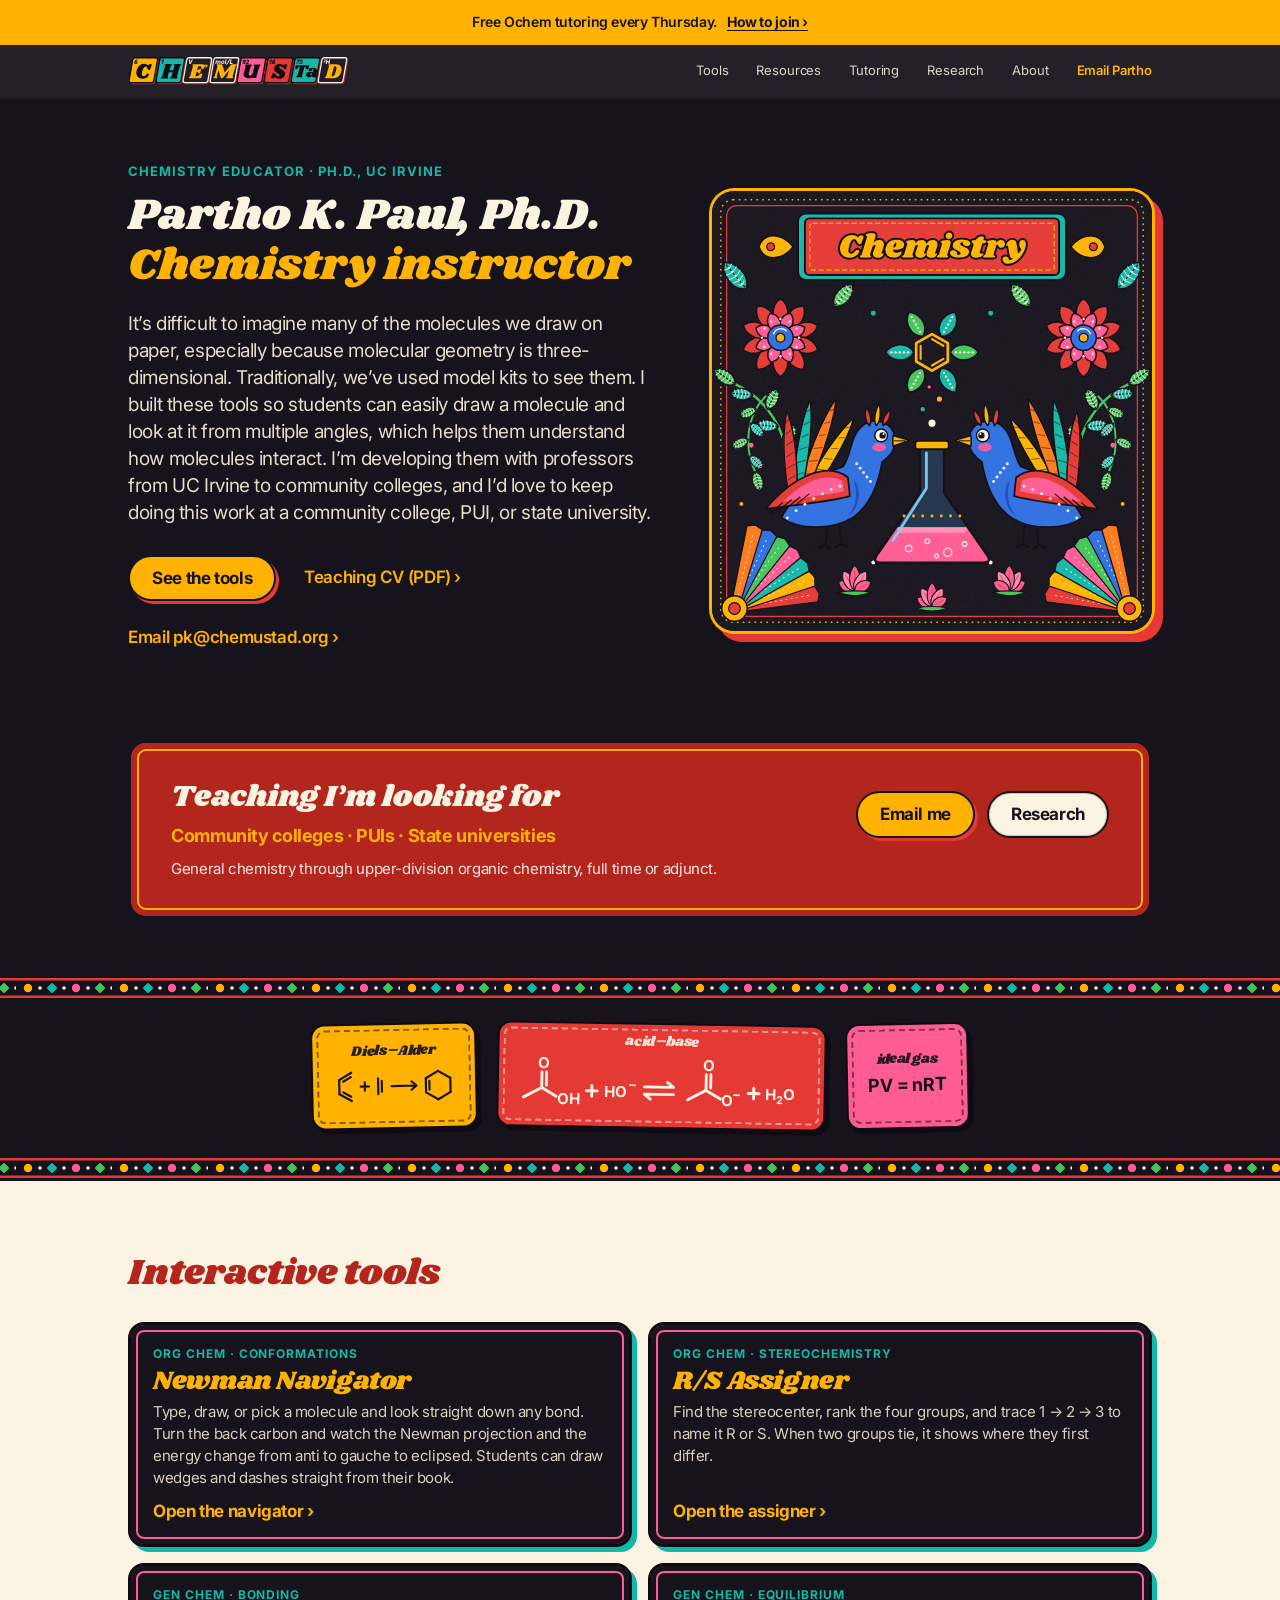
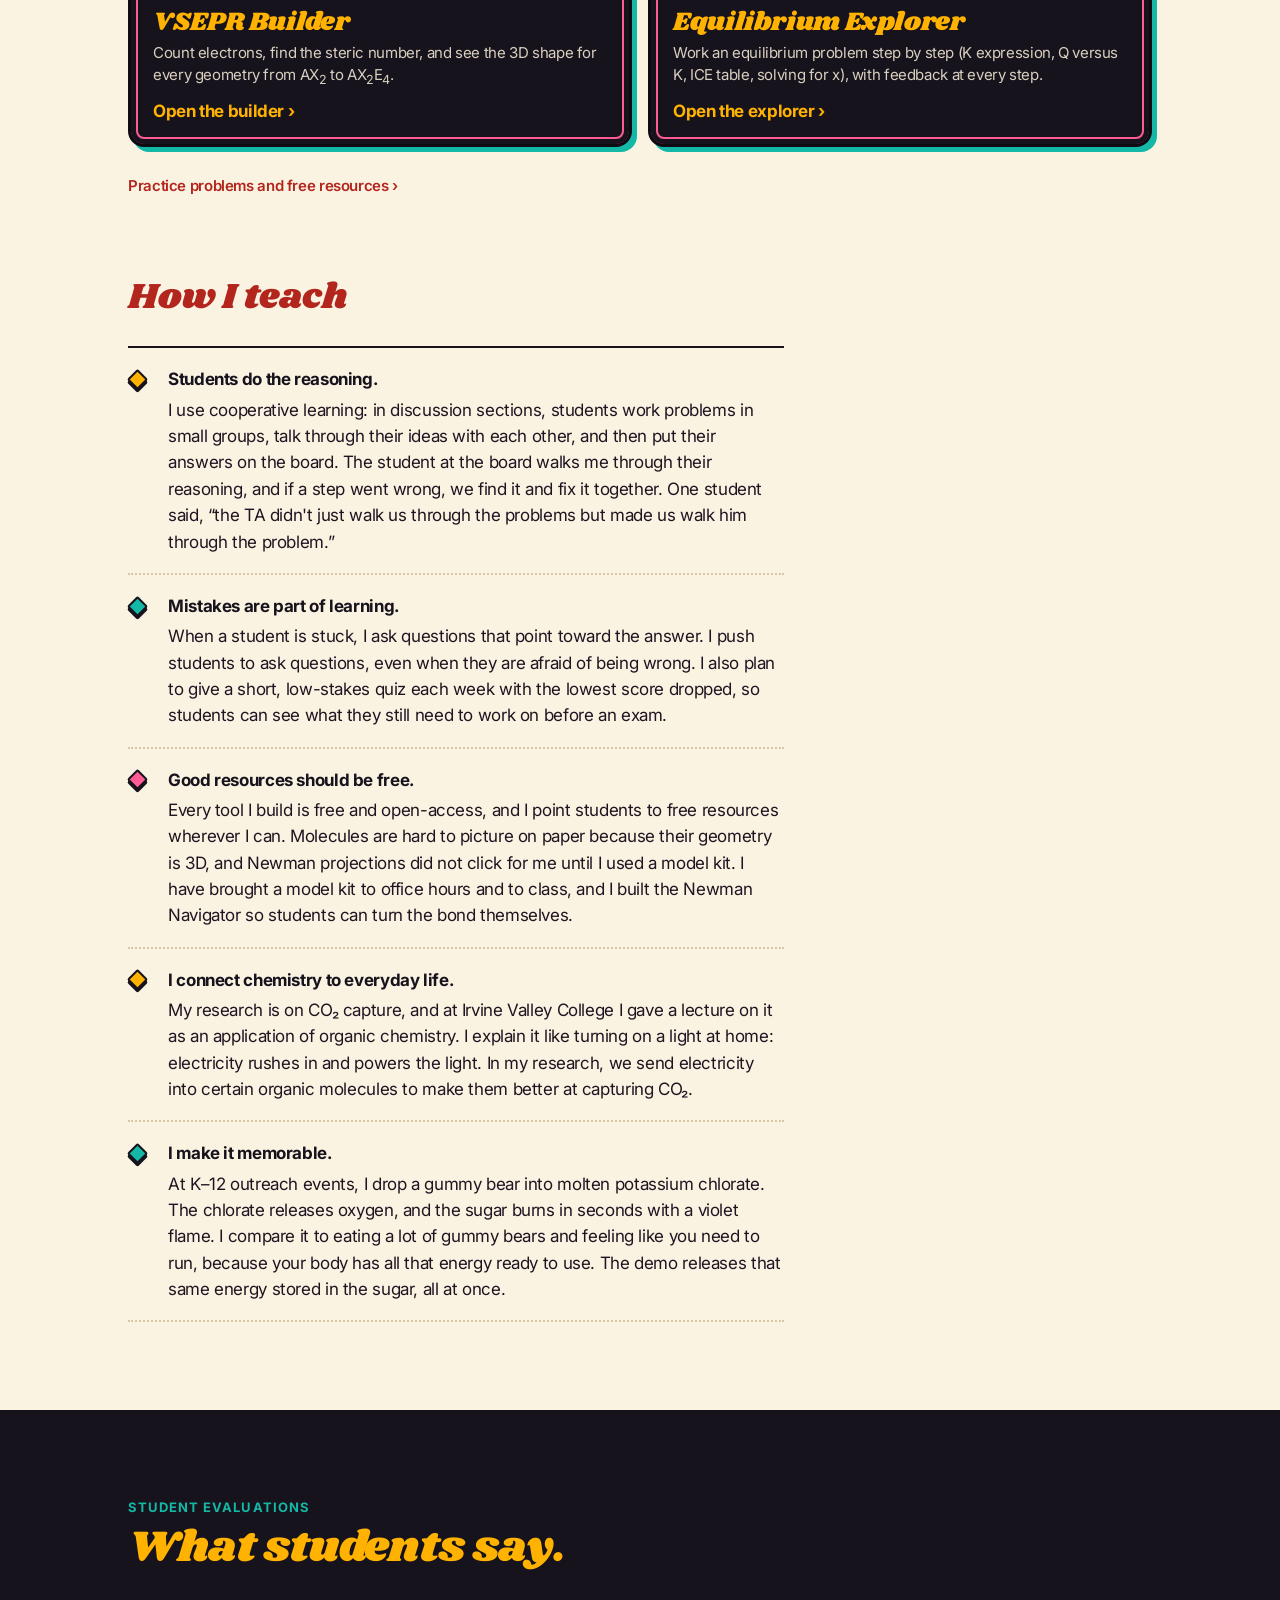
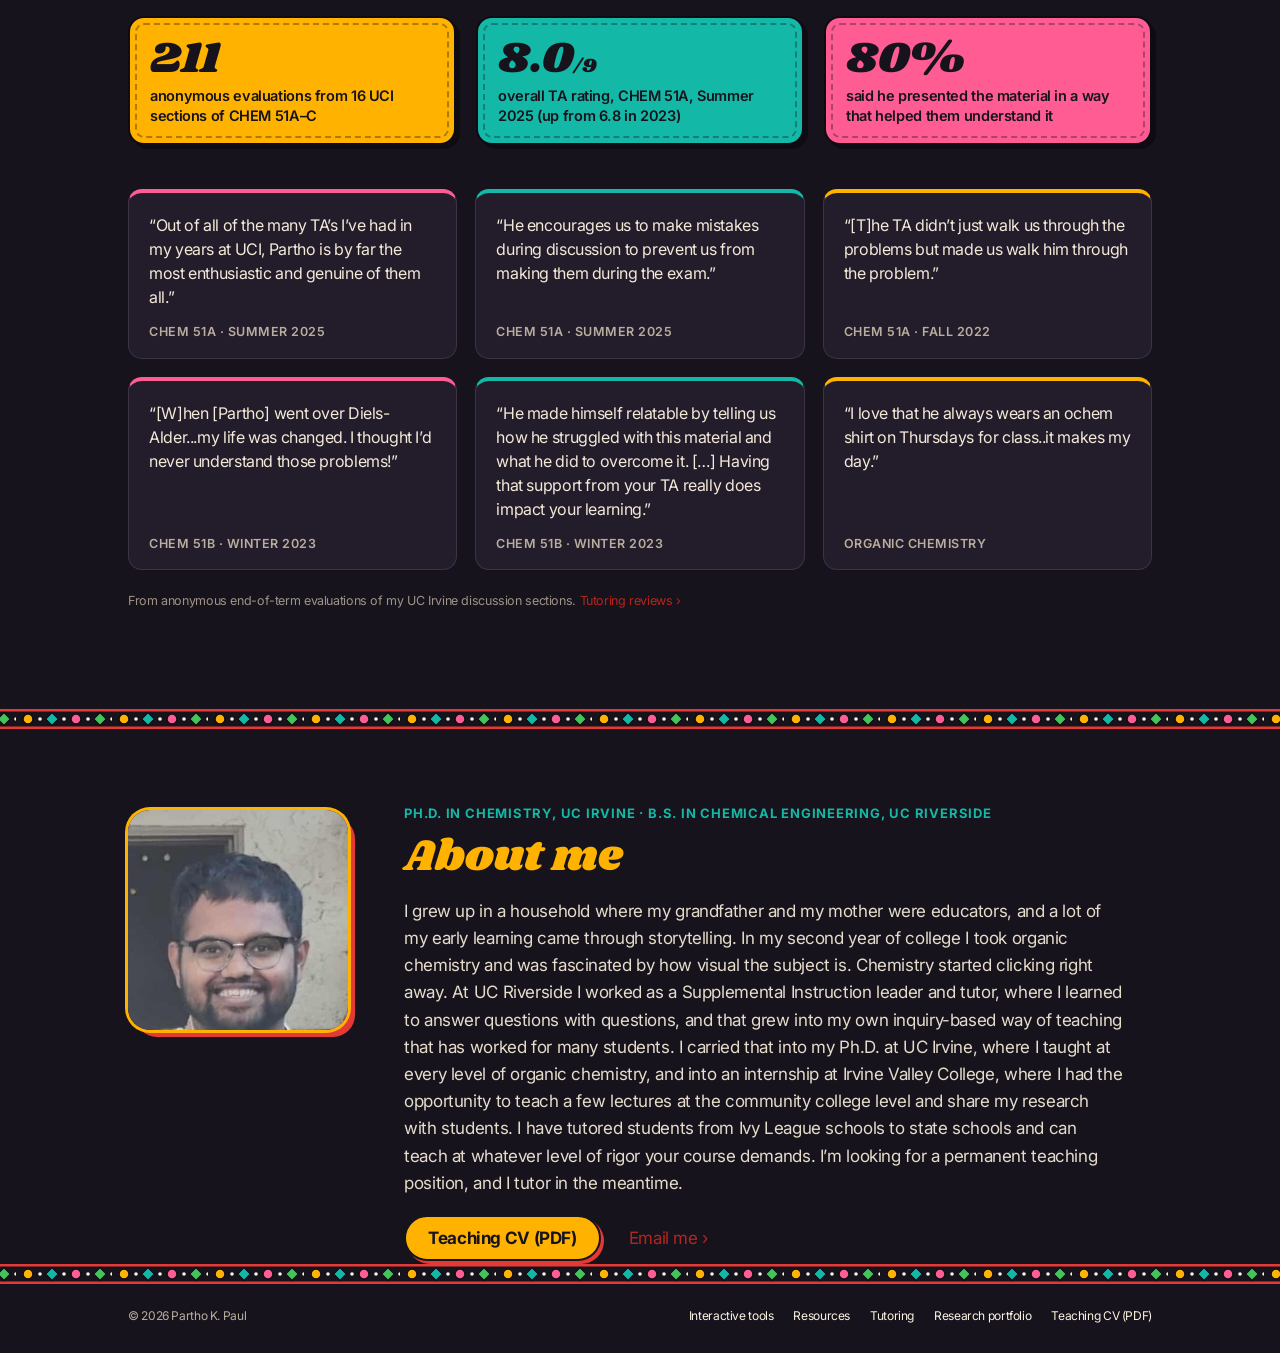
==== commit 66db9629: "Home: teaching philosophy in How I teach; tutoring: How I tutor" ====
--- a/index.html
+++ b/index.html
@@ -23,7 +23,7 @@
   <link href="https://fonts.googleapis.com/css2?family=Inter:wght@400;500;600;700&display=swap" rel="stylesheet">
   <link rel="stylesheet" href="style.css">
   <link rel="preload" href="fonts/shrikhand-latin.woff2" as="font" type="font/woff2" crossorigin>
-  <link rel="stylesheet" href="teaching.css?v=5">
+  <link rel="stylesheet" href="teaching.css?v=6">
   <script type="application/ld+json">
   {"@context":"https://schema.org","@type":"Person","name":"Partho K. Paul","jobTitle":"Chemistry educator","url":"https://chemustad.org/","email":"mailto:pk@chemustad.org","alumniOf":[{"@type":"CollegeOrUniversity","name":"University of California, Irvine"},{"@type":"CollegeOrUniversity","name":"University of California, Riverside"}]}
   </script>
@@ -138,13 +138,19 @@
       </div>
       <ul class="approach-list">
         <li class="approach-item approach-mari">
-          <p>Every session starts with me guiding you step by step through a problem, and ends with you guiding me through the same steps.</p>
+          <p><strong class="approach-lead">Students do the reasoning.</strong> I use cooperative learning: in discussion sections, students work problems in small groups, talk through their ideas with each other, and then put their answers on the board. The student at the board walks me through their reasoning, and if a step went wrong, we find it and fix it together. One student said, “the TA didn't just walk us through the problems but made us walk him through the problem.”</p>
         </li>
         <li class="approach-item approach-teal">
-          <p>Mistakes are part of learning. I want you to make them here, so we can work out what separates a more correct answer from a less correct one.</p>
+          <p><strong class="approach-lead">Mistakes are part of learning.</strong> When a student is stuck, I ask questions that point toward the answer. I push students to ask questions, even when they are afraid of being wrong. I also plan to give a short, low-stakes quiz each week with the lowest score dropped, so students can see what they still need to work on before an exam.</p>
         </li>
         <li class="approach-item approach-pink">
-          <p>I teach pattern recognition. The habits you build in chemistry carry over to any subject that asks you to reason from a small set of rules.</p>
+          <p><strong class="approach-lead">Good resources should be free.</strong> Every tool I build is free and open-access, and I point students to free resources wherever I can. Molecules are hard to picture on paper because their geometry is 3D, and Newman projections did not click for me until I used a model kit. I have brought a model kit to office hours and to class, and I built the Newman Navigator so students can turn the bond themselves.</p>
+        </li>
+        <li class="approach-item approach-mari">
+          <p><strong class="approach-lead">I connect chemistry to everyday life.</strong> My research is on CO₂ capture, and at Irvine Valley College I gave a lecture on it as an application of organic chemistry. I explain it like turning on a light at home: electricity rushes in and powers the light. In my research, we send electricity into certain organic molecules to make them better at capturing CO₂.</p>
+        </li>
+        <li class="approach-item approach-teal">
+          <p><strong class="approach-lead">I make it memorable.</strong> At K–12 outreach events, I drop a gummy bear into molten potassium chlorate. The chlorate releases oxygen, and the sugar burns in seconds with a violet flame. I compare it to eating a lot of gummy bears and feeling like you need to run, because your body has all that energy ready to use. The demo releases that same energy stored in the sugar, all at once.</p>
         </li>
       </ul>
     </div>
--- a/teaching.css
+++ b/teaching.css
@@ -622,3 +622,5 @@
 .rickshaw .t-hero-text a { color: var(--mari); font-weight: 600; }
 
 .about-actions { margin-top: 18px; }
+
+.approach-lead { display: block; font-weight: 700; color: var(--night); margin-bottom: 4px; }
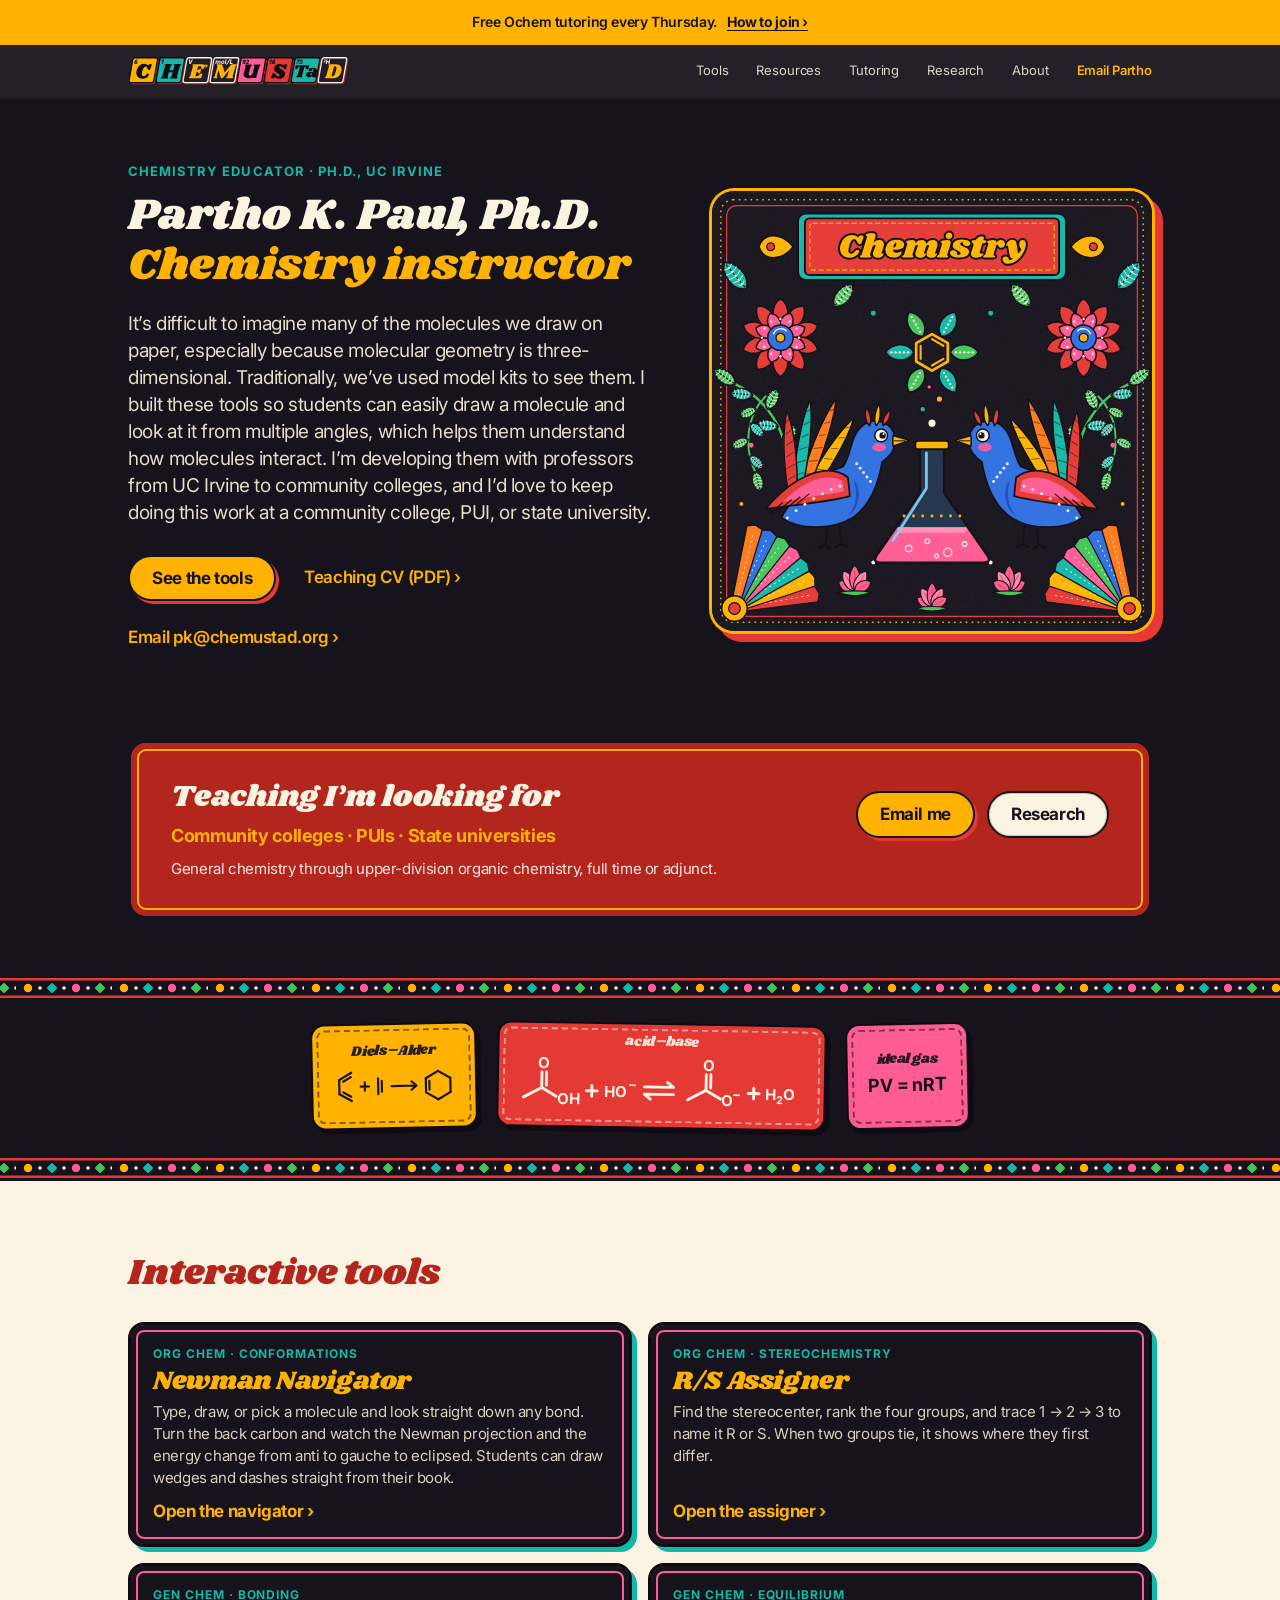
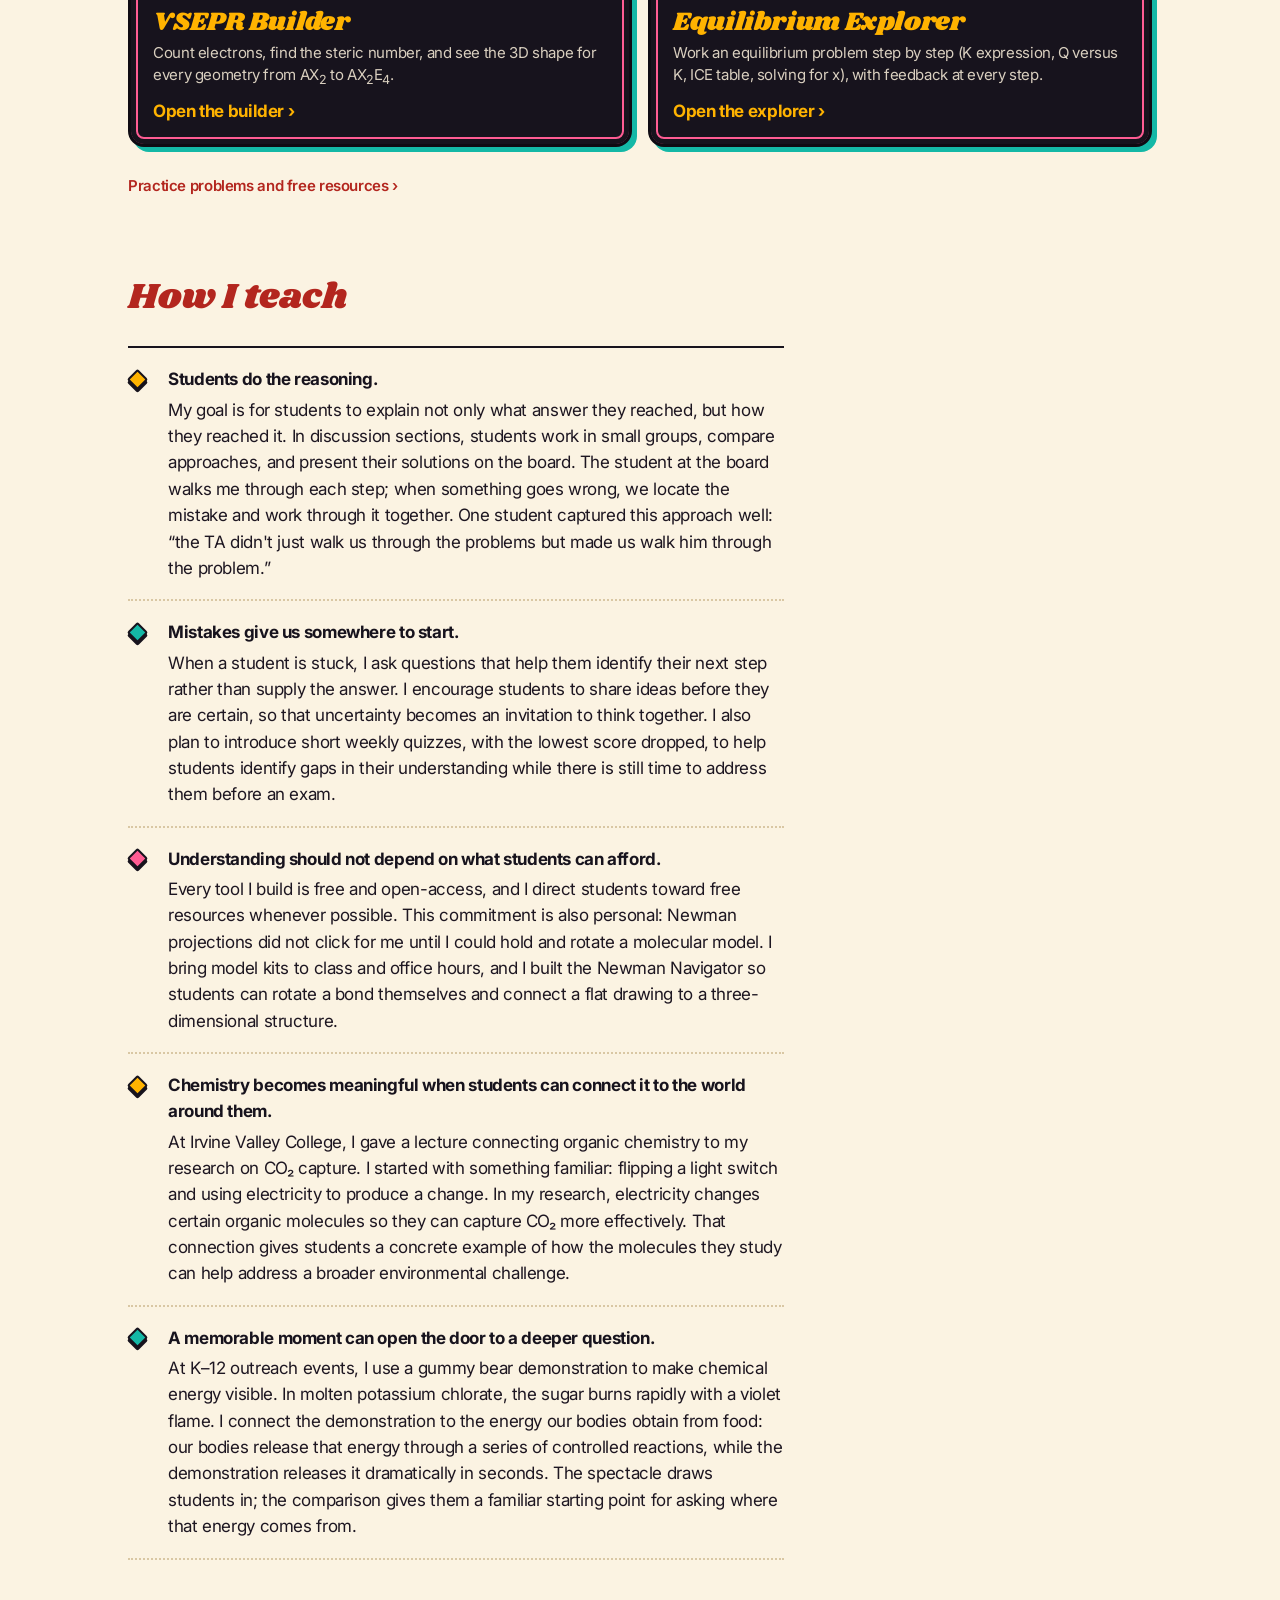
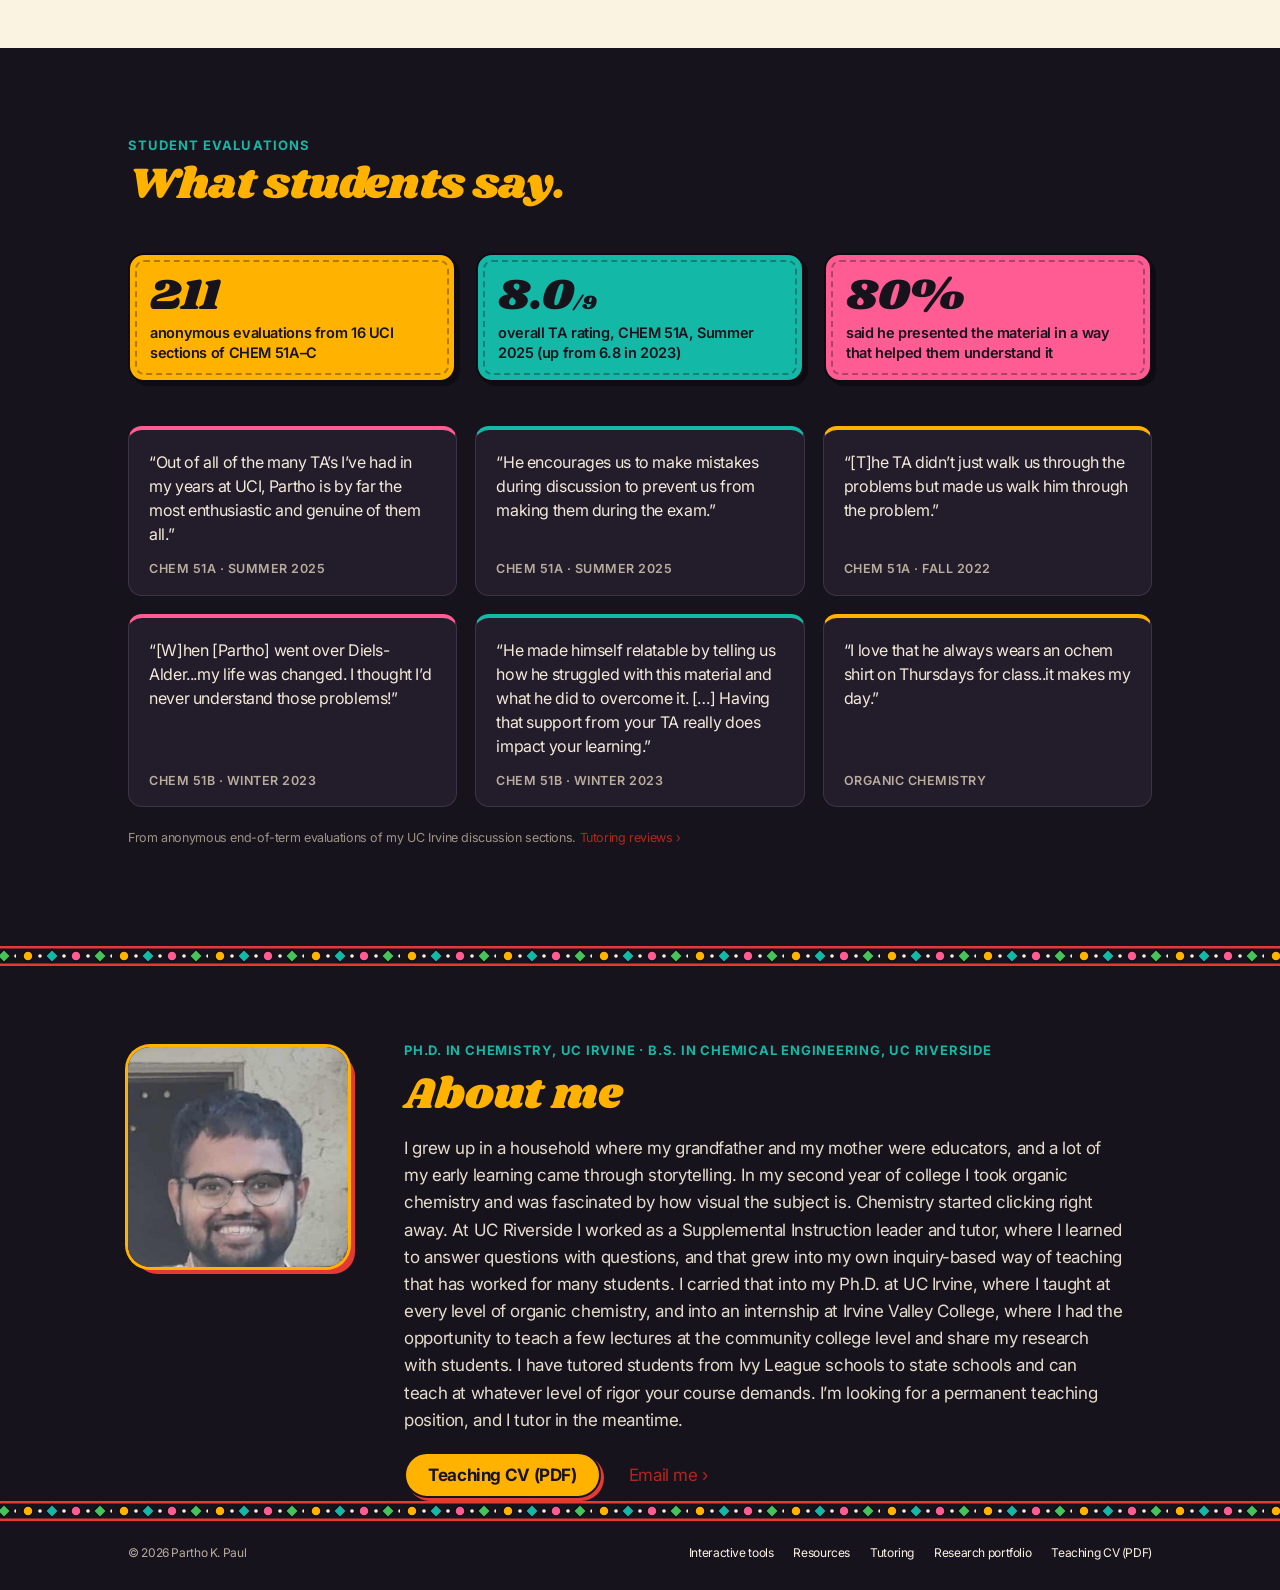
==== commit 89a9af32: "Home: How I teach in my words; resources: tighter layout, tools listed, Newman worksheet; Newman: fr" ====
--- a/index.html
+++ b/index.html
@@ -23,7 +23,7 @@
   <link href="https://fonts.googleapis.com/css2?family=Inter:wght@400;500;600;700&display=swap" rel="stylesheet">
   <link rel="stylesheet" href="style.css">
   <link rel="preload" href="fonts/shrikhand-latin.woff2" as="font" type="font/woff2" crossorigin>
-  <link rel="stylesheet" href="teaching.css?v=6">
+  <link rel="stylesheet" href="teaching.css?v=7">
   <script type="application/ld+json">
   {"@context":"https://schema.org","@type":"Person","name":"Partho K. Paul","jobTitle":"Chemistry educator","url":"https://chemustad.org/","email":"mailto:pk@chemustad.org","alumniOf":[{"@type":"CollegeOrUniversity","name":"University of California, Irvine"},{"@type":"CollegeOrUniversity","name":"University of California, Riverside"}]}
   </script>
@@ -138,19 +138,19 @@
       </div>
       <ul class="approach-list">
         <li class="approach-item approach-mari">
-          <p><strong class="approach-lead">Students do the reasoning.</strong> I use cooperative learning: in discussion sections, students work problems in small groups, talk through their ideas with each other, and then put their answers on the board. The student at the board walks me through their reasoning, and if a step went wrong, we find it and fix it together. One student said, “the TA didn't just walk us through the problems but made us walk him through the problem.”</p>
+          <p><strong class="approach-lead">Students do the reasoning.</strong> My goal is for students to explain not only what answer they reached, but how they reached it. In discussion sections, students work in small groups, compare approaches, and present their solutions on the board. The student at the board walks me through each step; when something goes wrong, we locate the mistake and work through it together. One student captured this approach well: “the TA didn't just walk us through the problems but made us walk him through the problem.”</p>
         </li>
         <li class="approach-item approach-teal">
-          <p><strong class="approach-lead">Mistakes are part of learning.</strong> When a student is stuck, I ask questions that point toward the answer. I push students to ask questions, even when they are afraid of being wrong. I also plan to give a short, low-stakes quiz each week with the lowest score dropped, so students can see what they still need to work on before an exam.</p>
+          <p><strong class="approach-lead">Mistakes give us somewhere to start.</strong> When a student is stuck, I ask questions that help them identify their next step rather than supply the answer. I encourage students to share ideas before they are certain, so that uncertainty becomes an invitation to think together. I also plan to introduce short weekly quizzes, with the lowest score dropped, to help students identify gaps in their understanding while there is still time to address them before an exam.</p>
         </li>
         <li class="approach-item approach-pink">
-          <p><strong class="approach-lead">Good resources should be free.</strong> Every tool I build is free and open-access, and I point students to free resources wherever I can. Molecules are hard to picture on paper because their geometry is 3D, and Newman projections did not click for me until I used a model kit. I have brought a model kit to office hours and to class, and I built the Newman Navigator so students can turn the bond themselves.</p>
+          <p><strong class="approach-lead">Understanding should not depend on what students can afford.</strong> Every tool I build is free and open-access, and I direct students toward free resources whenever possible. This commitment is also personal: Newman projections did not click for me until I could hold and rotate a molecular model. I bring model kits to class and office hours, and I built the Newman Navigator so students can rotate a bond themselves and connect a flat drawing to a three-dimensional structure.</p>
         </li>
         <li class="approach-item approach-mari">
-          <p><strong class="approach-lead">I connect chemistry to everyday life.</strong> My research is on CO₂ capture, and at Irvine Valley College I gave a lecture on it as an application of organic chemistry. I explain it like turning on a light at home: electricity rushes in and powers the light. In my research, we send electricity into certain organic molecules to make them better at capturing CO₂.</p>
+          <p><strong class="approach-lead">Chemistry becomes meaningful when students can connect it to the world around them.</strong> At Irvine Valley College, I gave a lecture connecting organic chemistry to my research on CO₂ capture. I started with something familiar: flipping a light switch and using electricity to produce a change. In my research, electricity changes certain organic molecules so they can capture CO₂ more effectively. That connection gives students a concrete example of how the molecules they study can help address a broader environmental challenge.</p>
         </li>
         <li class="approach-item approach-teal">
-          <p><strong class="approach-lead">I make it memorable.</strong> At K–12 outreach events, I drop a gummy bear into molten potassium chlorate. The chlorate releases oxygen, and the sugar burns in seconds with a violet flame. I compare it to eating a lot of gummy bears and feeling like you need to run, because your body has all that energy ready to use. The demo releases that same energy stored in the sugar, all at once.</p>
+          <p><strong class="approach-lead">A memorable moment can open the door to a deeper question.</strong> At K–12 outreach events, I use a gummy bear demonstration to make chemical energy visible. In molten potassium chlorate, the sugar burns rapidly with a violet flame. I connect the demonstration to the energy our bodies obtain from food: our bodies release that energy through a series of controlled reactions, while the demonstration releases it dramatically in seconds. The spectacle draws students in; the comparison gives them a familiar starting point for asking where that energy comes from.</p>
         </li>
       </ul>
     </div>
--- a/teaching.css
+++ b/teaching.css
@@ -600,18 +600,25 @@
 
 .page-hero .container { grid-template-columns: minmax(0, 1fr) !important; padding-bottom: 48px; }
 .page-hero h1 { max-width: 760px; }
-.res-layout { padding-top: 40px; padding-bottom: 96px; max-width: 880px; }
+.res-layout { padding-top: 32px; padding-bottom: 64px; max-width: 1120px; }
 .res-layout #resources { grid-column: auto; grid-row: auto; }
 
-.links { margin-top: 72px; scroll-margin-top: 72px; }
-.link-group { margin-top: 32px; }
-.link-group h3 { font-size: 13px; font-weight: 700; letter-spacing: .08em; text-transform: uppercase; color: var(--r-teal); padding-bottom: 8px; border-bottom: 2px solid var(--night); }
+.links { margin-top: 48px; scroll-margin-top: 72px; }
+.link-group { margin-top: 24px; }
+.link-group h3, .res-tools h3 { font-size: 13px; font-weight: 700; letter-spacing: .08em; text-transform: uppercase; color: var(--r-teal); padding-bottom: 8px; border-bottom: 2px solid var(--night); }
 .link-list { list-style: none; padding: 0; margin: 0; }
-.link-list li { display: grid; grid-template-columns: minmax(0, 1fr) auto; column-gap: 12px; padding: 14px 0; border-bottom: 2px dotted var(--line); }
+.link-list li { display: grid; grid-template-columns: minmax(0, 1fr) auto; column-gap: 12px; padding: 10px 0; border-bottom: 2px dotted var(--line); }
 .link-list a { font-weight: 700; font-size: 16px; color: var(--r-red-deep); }
 .link-access { grid-column: 2; grid-row: 1; align-self: start; font-size: 12px; font-weight: 700; color: var(--night); background: var(--mari); border: 1.5px solid var(--night); border-radius: 999px; padding: 2px 10px; white-space: nowrap; }
 .link-by { grid-column: 1 / -1; font-size: 13px; color: var(--text-2); margin-top: 2px; }
-.link-what { grid-column: 1 / -1; font-size: 15px; line-height: 1.5; color: var(--ink); margin-top: 4px; }
+.link-what { grid-column: 1 / -1; font-size: 15px; line-height: 1.45; color: var(--ink); margin-top: 2px; }
+.res-tools { margin-top: 32px; }
+.res-tools .tool-list { display: grid; column-gap: 40px; }
+.links .t-section-head { margin-bottom: 0; }
+@media (min-width: 900px) {
+    .link-groups { display: grid; grid-template-columns: repeat(2, minmax(0, 1fr)); column-gap: 40px; align-items: start; }
+    .res-tools .tool-list { grid-template-columns: repeat(2, minmax(0, 1fr)); }
+}
 @media (max-width: 640px) {
     .home-tools { padding: 48px 0; }
     .home-tools .t-section-head h2, .links .t-section-head h2 { font-size: 30px; }
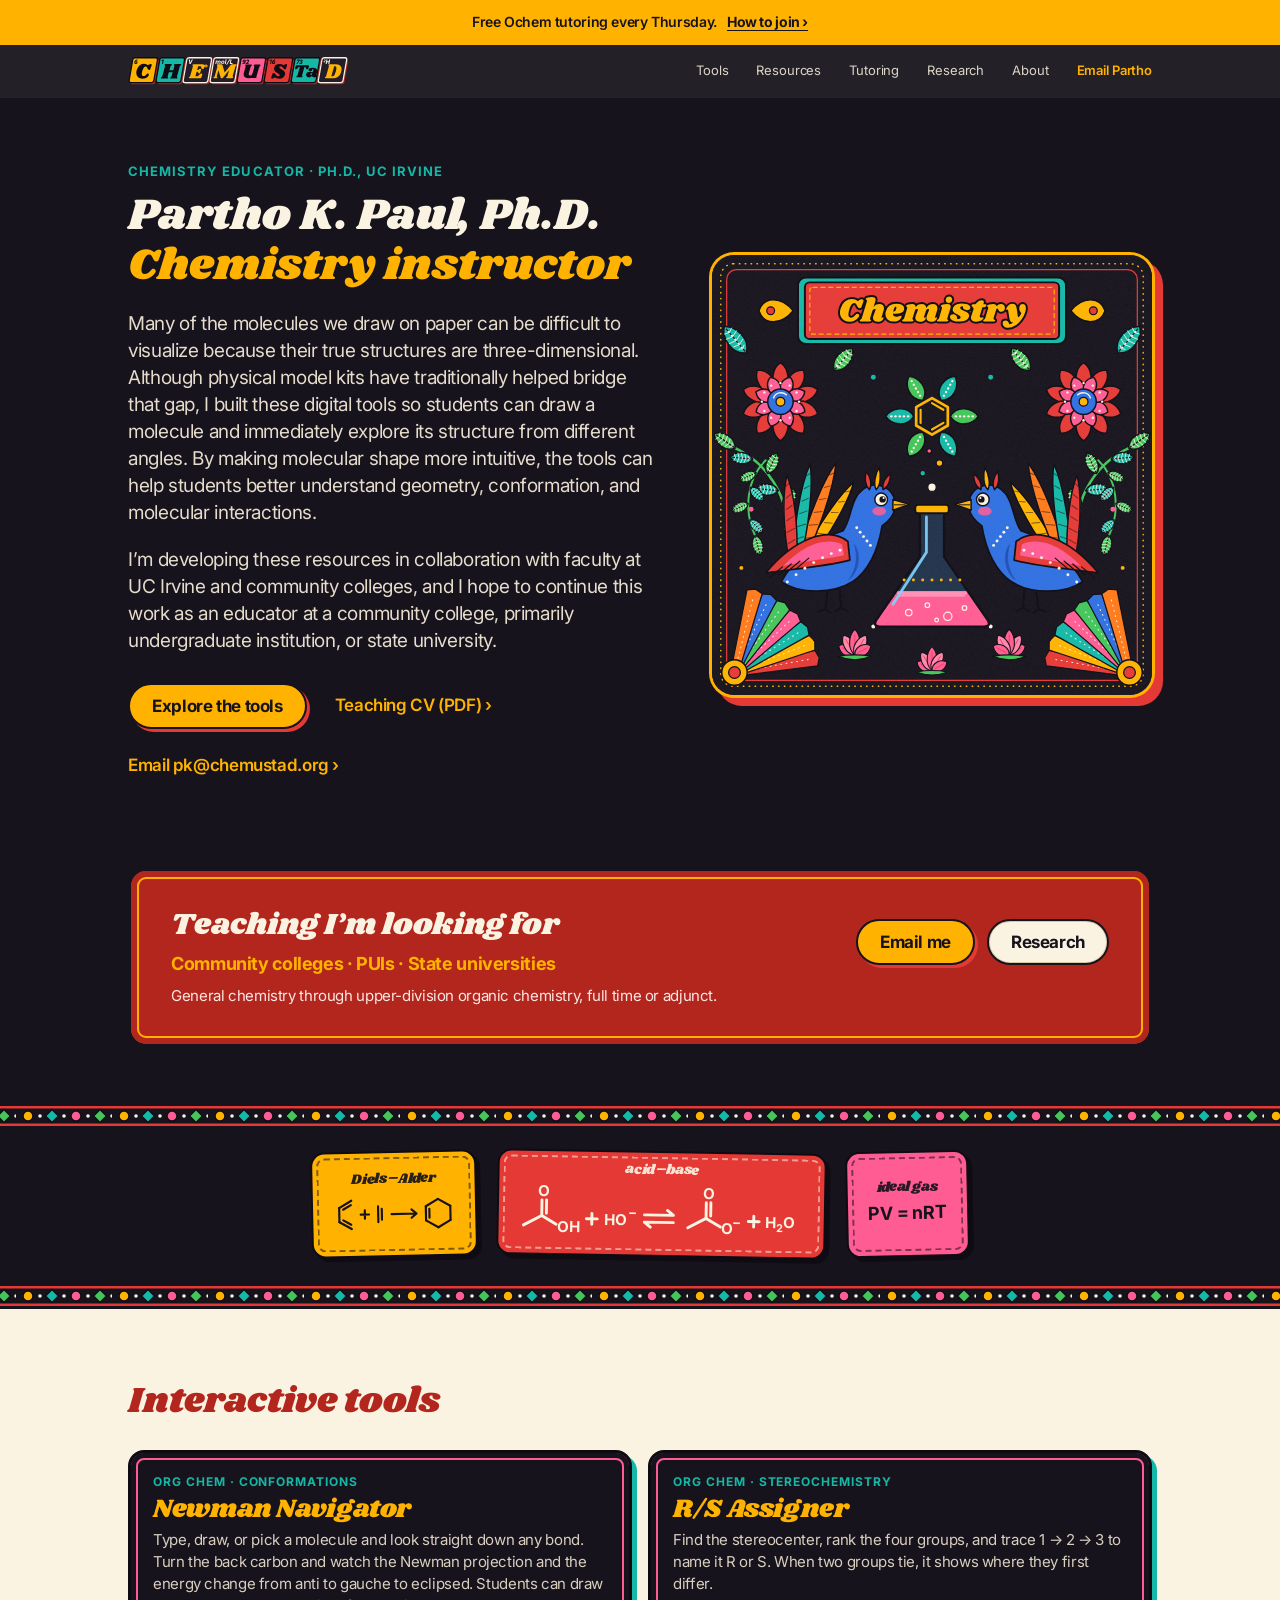
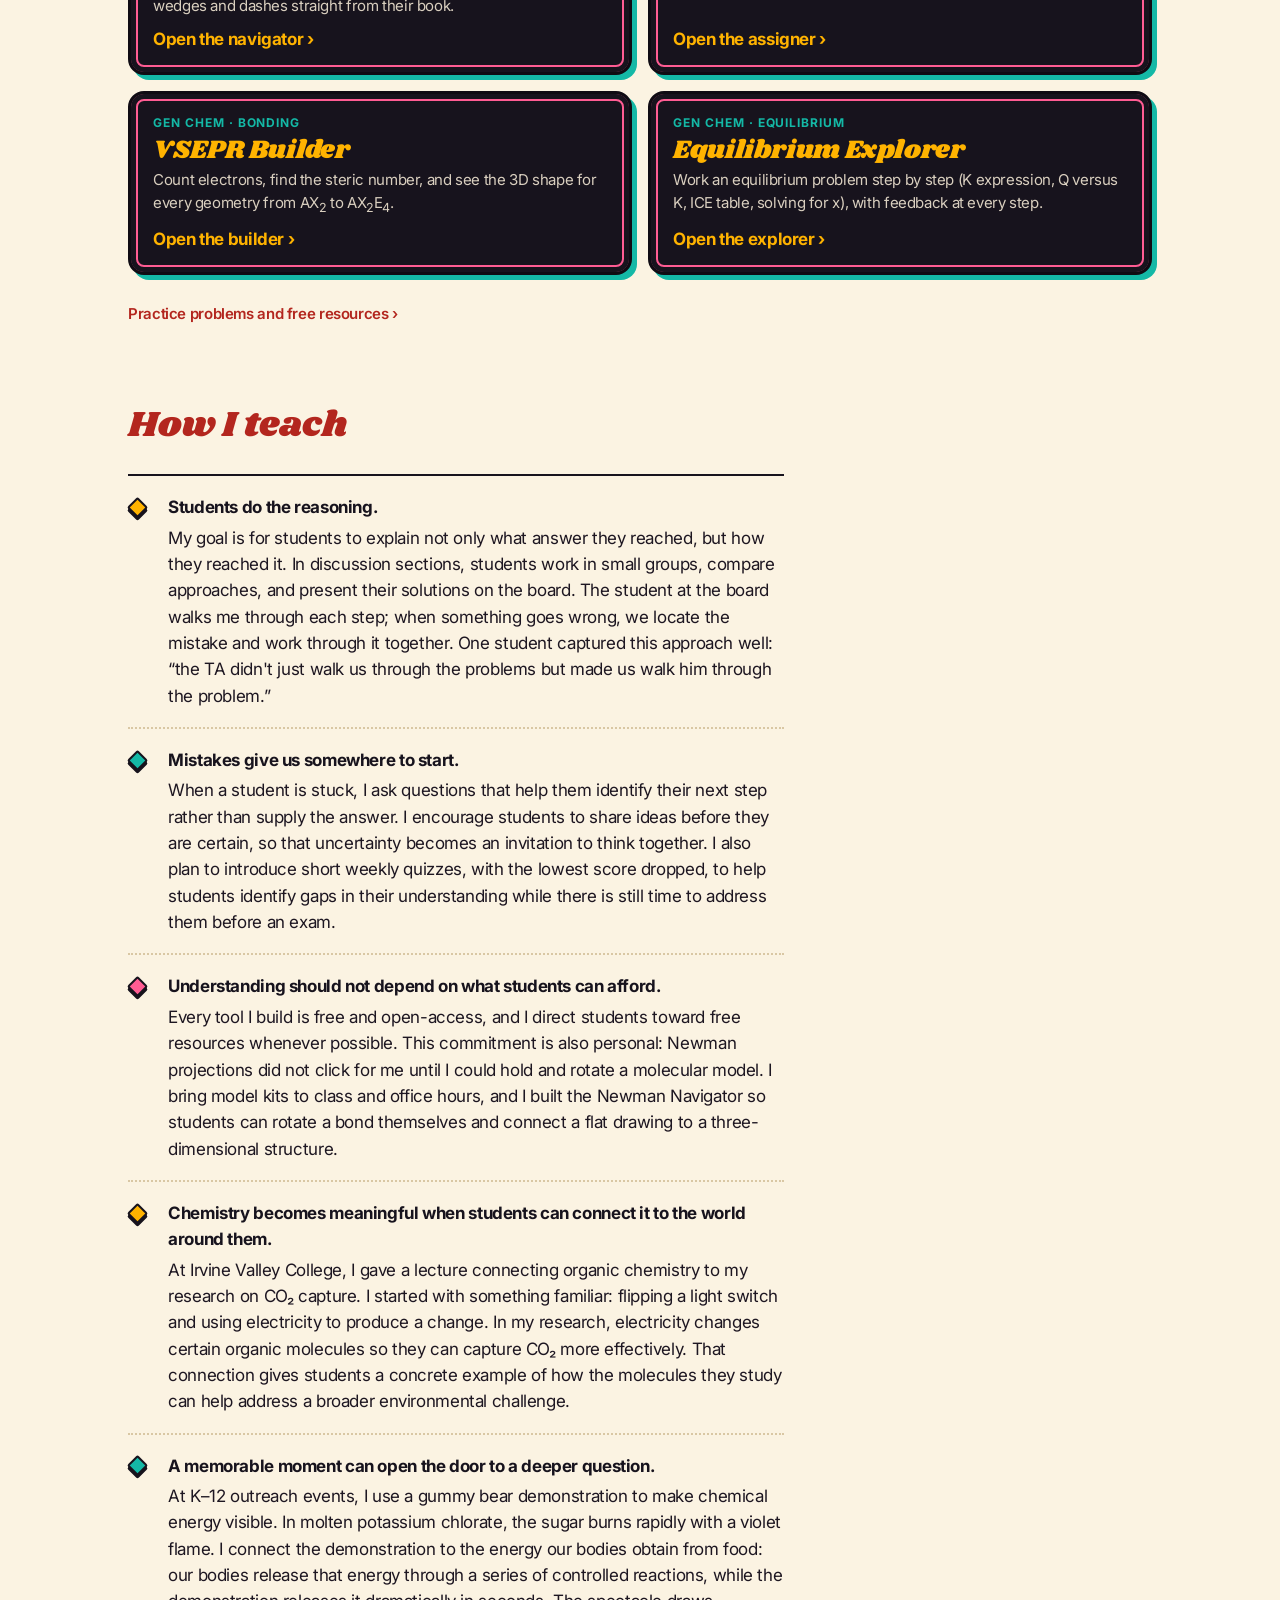
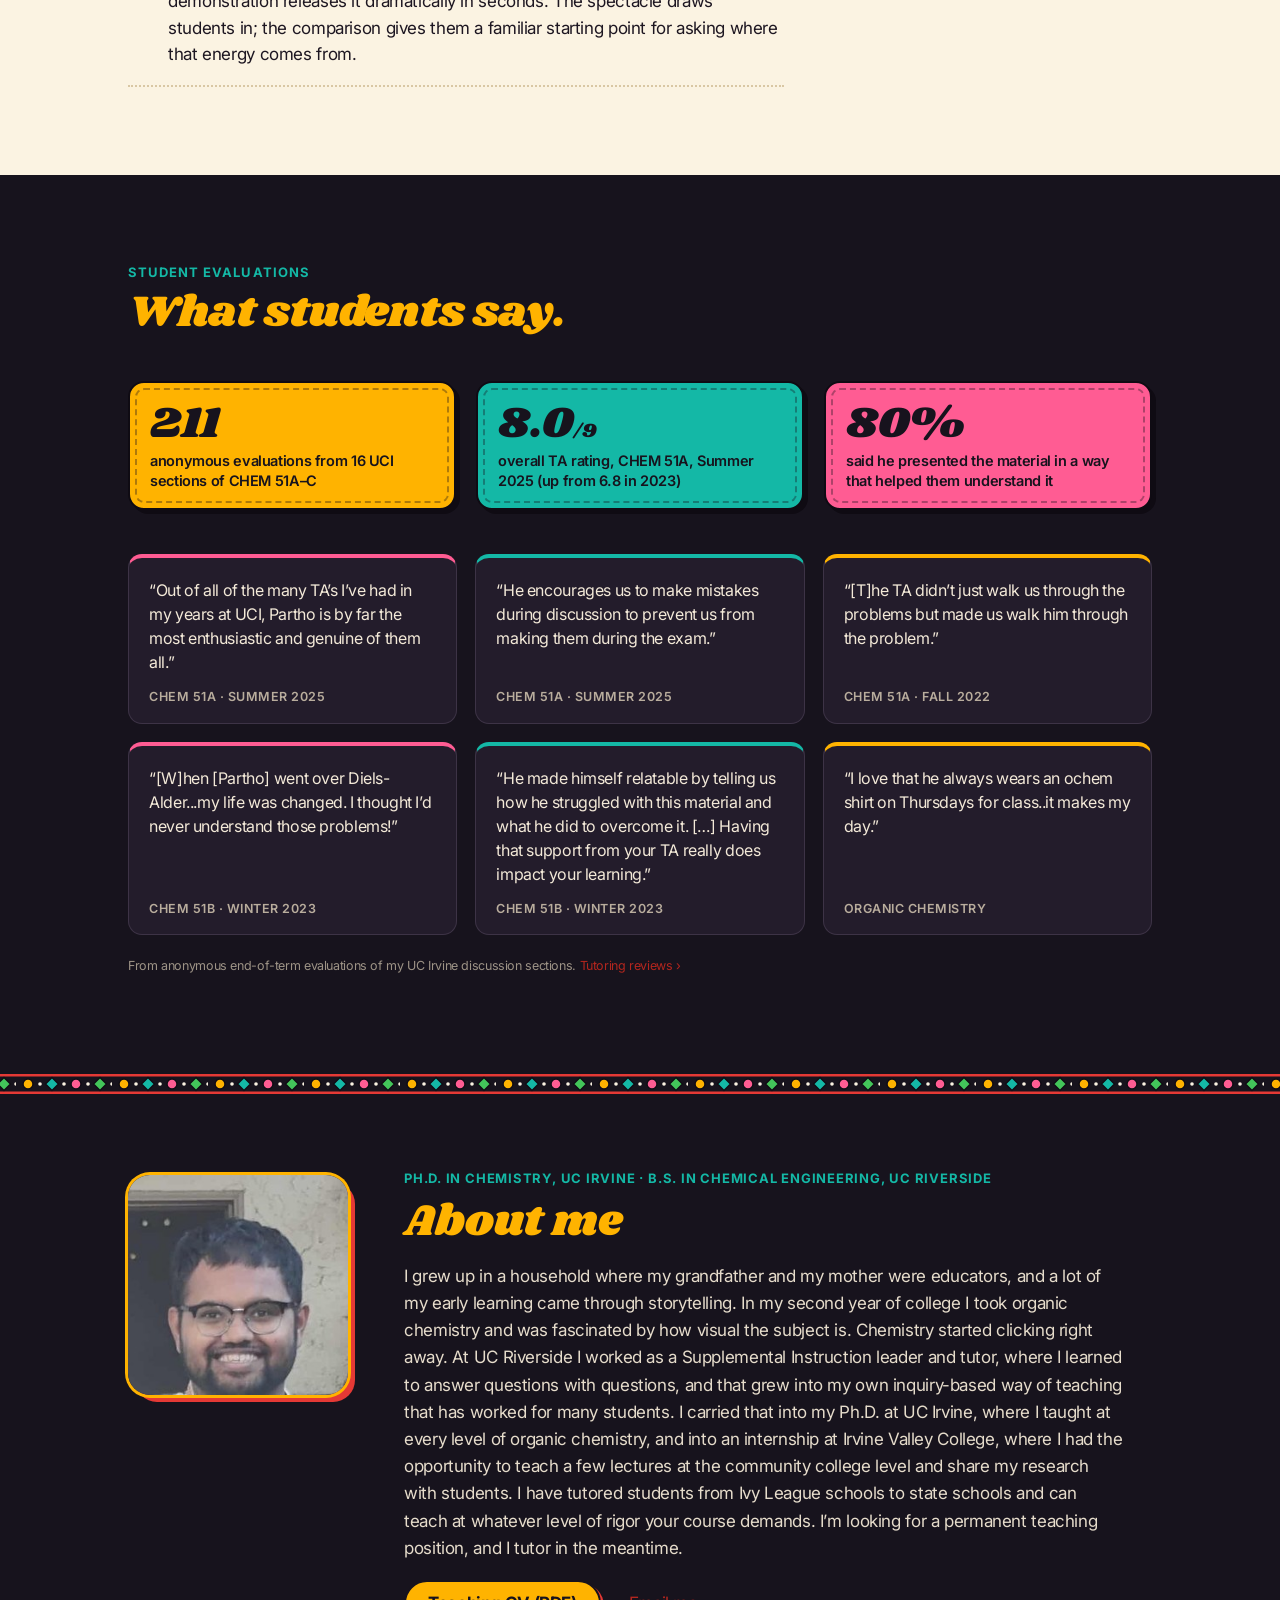
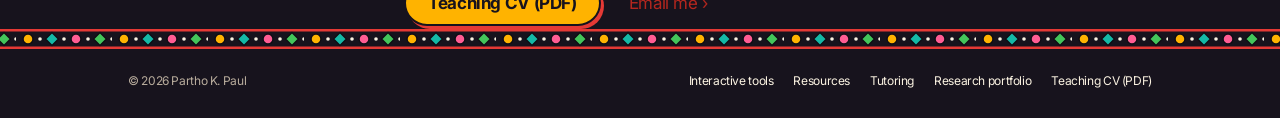
==== commit bbfa85c0: "Home: new intro text, Explore the tools button" ====
--- a/index.html
+++ b/index.html
@@ -64,9 +64,10 @@
       <div class="t-hero-copy">
         <p class="eyebrow">Chemistry educator · Ph.D., UC Irvine</p>
         <h1>Partho K. Paul, Ph.D.<br><span>Chemistry instructor</span></h1>
-        <p class="t-hero-text">It’s difficult to imagine many of the molecules we draw on paper, especially because molecular geometry is three-dimensional. Traditionally, we’ve used model kits to see them. I built these tools so students can easily draw a molecule and look at it from multiple angles, which helps them understand how molecules interact. I’m developing them with professors from UC Irvine to community colleges, and I’d love to keep doing this work at a community college, PUI, or state university.</p>
+        <p class="t-hero-text">Many of the molecules we draw on paper can be difficult to visualize because their true structures are three-dimensional. Although physical model kits have traditionally helped bridge that gap, I built these digital tools so students can draw a molecule and immediately explore its structure from different angles. By making molecular shape more intuitive, the tools can help students better understand geometry, conformation, and molecular interactions.</p>
+        <p class="t-hero-text">I’m developing these resources in collaboration with faculty at UC Irvine and community colleges, and I hope to continue this work as an educator at a community college, primarily undergraduate institution, or state university.</p>
         <div class="t-actions">
-          <a class="btn btn-primary" href="#tools">See the tools</a>
+          <a class="btn btn-primary" href="#tools">Explore the tools</a>
           <a class="link-arrow" href="research/Partho_Paul_Teaching_CV.pdf">Teaching CV (PDF)</a>
           <a class="link-arrow" href="mailto:pk@chemustad.org?subject=Teaching">Email pk@chemustad.org</a>
         </div>
